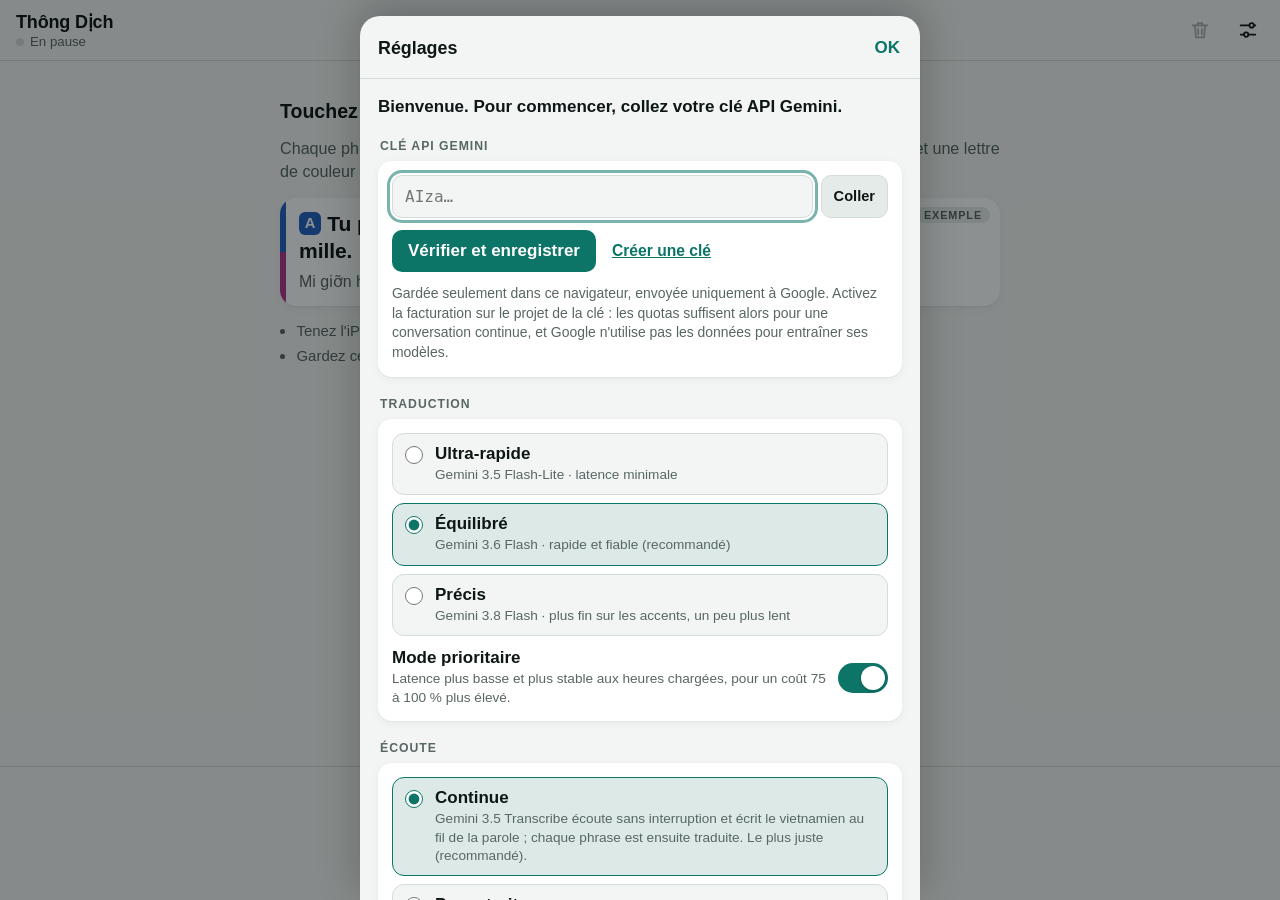
==== index.html @ 05a00b0d "Rename index-v2.0.html to index.html" ====
<!doctype html>
<html lang="fr">
<head>
<meta charset="utf-8">
<meta http-equiv="Content-Security-Policy" content="default-src 'none'; script-src 'sha256-yJY9fH6zPkQJFGFb/cnw4pHJV51orqykPOP0mcuPaDs=' 'self' blob: 'wasm-unsafe-eval' https://cdn.jsdelivr.net; style-src 'sha256-BxRQVYc7Wt/KEvdBtu6pNakLBa4/b3q5r8MsGTIOv+s='; img-src data:; connect-src 'self' https://generativelanguage.googleapis.com wss://generativelanguage.googleapis.com https://cdn.jsdelivr.net; worker-src blob:; base-uri 'none'; form-action 'none'">
<meta name="viewport" content="width=device-width, initial-scale=1, viewport-fit=cover">
<title>Thông Dịch</title>
<meta name="description" content="Interprète en direct : vietnamien du Centre vers le français, avec Gemini.">
<meta name="theme-color" content="#f2f5f4" media="(prefers-color-scheme: light)">
<meta name="theme-color" content="#0b1211" media="(prefers-color-scheme: dark)">
<meta name="apple-mobile-web-app-capable" content="yes">
<meta name="mobile-web-app-capable" content="yes">
<meta name="apple-mobile-web-app-title" content="Thông Dịch">
<meta name="apple-mobile-web-app-status-bar-style" content="default">
<meta name="format-detection" content="telephone=no">
<link rel="apple-touch-icon" href="[data-uri]">
<link rel="icon" type="image/png" href="[data-uri]">
<style>/* Une seule colonne plein écran : en-tête, fil de la conversation, gros bouton micro en bas.
   Lisible d'un coup d'œil : traduction en grand, vietnamien en retrait. */
:root {
  --bg: #f2f5f4;
  --surface: #ffffff;
  --sunken: #e5ebe9;
  --fg: #0e1716;
  --muted: #586664;
  --hair: #d3dcd9;
  --accent: #0d7468;
  --on-accent: #ffffff;
  --live: #d6312a;
  --warn: #c2530a;
  --bad: #d6312a;
  /* Une couleur par voix (A, B, C…), lisibles sur fond clair comme sombre. */
  --v1: #2563c4;
  --v2: #b0368f;
  --v3: #8a6100;
  --v4: #1f7a4a;
  --v5: #6d45d6;
  --v6: #b4441d;
  --on-voice: #ffffff;
  --banner-bg: #fbe9e7;
  --banner-fg: #7a1a14;
  --shadow: 0 1px 1px rgba(14, 23, 22, .04), 0 2px 10px rgba(14, 23, 22, .05);
  --font: -apple-system, BlinkMacSystemFont, "SF Pro Text", "Segoe UI", Roboto, "Noto Sans", "Helvetica Neue", Arial, sans-serif;
  color-scheme: light;
}
@media (prefers-color-scheme: dark) {
  :root {
    --bg: #0b1211;
    --surface: #141d1c;
    --sunken: #1d2827;
    --fg: #e8efed;
    --muted: #97a8a4;
    --hair: #263432;
    --accent: #3cc5b1;
    --on-accent: #04211d;
    --live: #ef4a40;
    --warn: #ff8b3e;
    --bad: #ff5d52;
    --v1: #79a8ff;
    --v2: #f07fd0;
    --v3: #e8c04e;
    --v4: #5fd08f;
    --v5: #b39dff;
    --v6: #ff9a6b;
    --on-voice: #0b1211;
    --banner-bg: #3b1714;
    --banner-fg: #ffd9d5;
    --shadow: none;
    color-scheme: dark;
  }
}

[hidden] { display: none !important; }
* { box-sizing: border-box; }
html { height: 100%; font-family: var(--font); font-size: 17px; -webkit-text-size-adjust: 100%; }
/* Taille du texte réglée par l'iPhone (Réglages › Luminosité et affichage › Taille du texte). */
@supports (font: -apple-system-body) {
  html { font: -apple-system-body; font-family: var(--font); }
}
body {
  height: 100%;
  margin: 0;
  background: var(--bg);
  color: var(--fg);
  overflow: hidden;
  -webkit-tap-highlight-color: transparent;
}
button { font: inherit; color: inherit; cursor: pointer; touch-action: manipulation; }
button:focus-visible, a:focus-visible, select:focus-visible, input:focus-visible {
  outline: 3px solid color-mix(in srgb, var(--accent) 55%, transparent);
  outline-offset: 2px;
}

.app { height: 100%; display: flex; flex-direction: column; }
@supports (height: 100dvh) { .app { height: 100dvh; } }

/* En-tête */
.top {
  display: flex;
  align-items: center;
  gap: 4px;
  padding-block: calc(env(safe-area-inset-top, 0px) + 8px) 8px;
  padding-left: max(16px, env(safe-area-inset-left, 0px));
  padding-right: max(10px, env(safe-area-inset-right, 0px));
  border-bottom: 1px solid var(--hair);
  background: var(--bg);
}
.brand { flex: 1; min-width: 0; }
.brand h1 { margin: 0; font-size: 1.06rem; font-weight: 700; letter-spacing: -.01em; }
.status {
  margin: 1px 0 0;
  display: flex;
  align-items: center;
  gap: 6px;
  font-size: .78rem;
  color: var(--muted);
  min-width: 0;
}
.status span:last-child { overflow: hidden; text-overflow: ellipsis; white-space: nowrap; }
.dot { flex: none; width: 8px; height: 8px; border-radius: 50%; background: var(--hair); }
.dot.on { background: var(--live); animation: pulse 1.6s ease-in-out infinite; }
@keyframes pulse { 50% { opacity: .35; } }

.icon-btn {
  min-width: 44px;
  height: 44px;
  display: inline-flex;
  align-items: center;
  justify-content: center;
  gap: 6px;
  border: 0;
  border-radius: 12px;
  background: transparent;
  padding: 0 10px;
}
.icon-btn svg { width: 22px; height: 22px; flex: none; }
.icon-btn:disabled { opacity: .3; cursor: default; }
.icon-btn .confirm { display: none; font-size: .88rem; font-weight: 700; }
.icon-btn.armed { background: var(--live); color: #fff; }
.icon-btn.armed .confirm { display: inline; }

/* Bandeau d'erreur */
.banner {
  display: flex;
  align-items: flex-start;
  gap: 8px;
  margin: 10px max(16px, env(safe-area-inset-right, 0px)) 0 max(16px, env(safe-area-inset-left, 0px));
  padding: 10px 6px 10px 12px;
  border-radius: 12px;
  background: var(--banner-bg);
  color: var(--banner-fg);
  font-size: .88rem;
  line-height: 1.38;
}
.banner p { margin: 0; flex: 1; min-width: 0; }
.banner button { flex: none; border: 0; background: transparent; font-size: 1.25rem; line-height: 1; padding: 0 8px; }

/* Conversation */
.feed {
  flex: 1;
  min-height: 0;
  overflow-y: auto;
  overscroll-behavior: contain;
  -webkit-overflow-scrolling: touch;
  padding-block: 12px 18px;
  padding-left: max(16px, env(safe-area-inset-left, 0px));
  padding-right: max(16px, env(safe-area-inset-right, 0px));
}
.lines, .empty { max-width: 720px; margin-inline: auto; }
.lines { display: flex; flex-direction: column; gap: 10px; }

.line {
  position: relative;
  min-width: 0;
  background: var(--surface);
  border-radius: 16px;
  padding: 12px 16px 13px 19px;
  box-shadow: var(--shadow);
  overflow: hidden;
  content-visibility: auto;
  contain-intrinsic-size: auto 84px;
}
.fr {
  margin: 0;
  font-size: 1.24rem;
  line-height: 1.3;
  font-weight: 600;
  letter-spacing: -.005em;
  overflow-wrap: anywhere;
  -webkit-user-select: text;
  user-select: text;
}
.line::before { content: ""; position: absolute; top: 0; bottom: 0; left: 0; width: 6px; background: var(--stripe, transparent); }
.who {
  display: inline-block;
  min-width: 1.5em;
  margin-right: .42em;
  padding: 0 .36em;
  border-radius: 6px;
  background: var(--v1);
  color: var(--on-voice);
  font-size: .7em;
  font-weight: 800;
  line-height: 1.55;
  text-align: center;
  vertical-align: .16em;
}
.turn { display: block; }
.turn + .turn { margin-top: 4px; }
.who.v2 { background: var(--v2); }
.who.v3 { background: var(--v3); }
.who.v4 { background: var(--v4); }
.who.v5 { background: var(--v5); }
.who.v6 { background: var(--v6); }
.example::before { background: linear-gradient(var(--v1) 0 50%, var(--v2) 50% 100%); }
.fr.wait { font-size: .92rem; font-weight: 500; color: var(--muted); }
.fr.wait::after { content: " …"; animation: pulse 1.1s ease-in-out infinite; }
.vi {
  margin: 6px 0 0;
  font-size: .94rem;
  line-height: 1.38;
  color: var(--muted);
  overflow-wrap: anywhere;
  -webkit-user-select: text;
  user-select: text;
}
.fr.wait + .vi { margin-top: 4px; }
.err { display: flex; flex-wrap: wrap; align-items: center; gap: 8px 12px; }
.err p { margin: 0; flex: 1 1 14em; min-width: 0; color: var(--warn); font-size: .9rem; line-height: 1.35; }
.retry {
  border: 1px solid var(--hair);
  background: var(--sunken);
  border-radius: 999px;
  padding: 7px 15px;
  font-size: .86rem;
  font-weight: 600;
}
.note-line { margin: 2px 0; text-align: center; font-size: .78rem; color: var(--muted); }
.interim {
  max-width: 720px;
  margin: 12px auto 0;
  padding: 0 6px;
  color: var(--muted);
  font-size: .95rem;
  font-style: italic;
  line-height: 1.4;
  overflow-wrap: anywhere;
}
.interim::before {
  content: "";
  display: inline-block;
  width: 8px;
  height: 8px;
  margin-right: 8px;
  border-radius: 50%;
  background: var(--live);
  vertical-align: .08em;
  animation: pulse 1.2s ease-in-out infinite;
}

/* Écran vide */
.empty { display: grid; gap: 14px; padding-top: 3vh; }
.empty-title { margin: 0; font-size: 1.15rem; font-weight: 700; }
.empty-text { margin: 0; color: var(--muted); font-size: .95rem; line-height: 1.45; }
.example { content-visibility: visible; }
.example-tag {
  position: absolute;
  top: 9px;
  right: 10px;
  padding: 2px 8px;
  border-radius: 999px;
  background: var(--sunken);
  color: var(--muted);
  font-size: .64rem;
  font-weight: 700;
  letter-spacing: .08em;
  text-transform: uppercase;
}
.example .fr { padding-right: 72px; }
.tips { margin: 0; padding-left: 1.1em; display: grid; gap: 4px; color: var(--muted); font-size: .88rem; line-height: 1.45; }

/* Bouton micro */
.dock {
  position: relative;
  display: grid;
  justify-items: center;
  gap: 16px;
  padding-block: 12px max(12px, env(safe-area-inset-bottom, 0px));
  padding-left: max(16px, env(safe-area-inset-left, 0px));
  padding-right: max(16px, env(safe-area-inset-right, 0px));
  border-top: 1px solid var(--hair);
  background: var(--bg);
}
.mic {
  position: relative;
  width: 78px;
  height: 78px;
  display: grid;
  place-items: center;
  padding: 0;
  border: 0;
  border-radius: 50%;
  background: var(--accent);
  color: var(--on-accent);
  box-shadow: 0 6px 20px color-mix(in srgb, var(--accent) 32%, transparent);
  transition: background .15s;
}
.mic svg { position: relative; width: 32px; height: 32px; }
.mic .i-stop { display: none; }
.mic.on { background: var(--live); color: #fff; box-shadow: 0 6px 20px color-mix(in srgb, var(--live) 38%, transparent); }
.mic.on .i-mic { display: none; }
.mic.on .i-stop { display: block; }
.ring {
  position: absolute;
  inset: -7px;
  border-radius: 50%;
  border: 5px solid color-mix(in srgb, var(--live) 36%, transparent);
  opacity: 0;
  transform: scale(calc(1 + var(--lvl, 0) * .25));
  transition: transform 80ms linear, opacity .2s;
  pointer-events: none;
}
.mic.on .ring { opacity: 1; }
.hint { margin: 0; font-size: .8rem; color: var(--muted); text-align: center; }
.live-pill {
  position: absolute;
  bottom: calc(100% + 10px);
  left: 50%;
  transform: translateX(-50%);
  z-index: 5;
  border: 0;
  border-radius: 999px;
  padding: 9px 16px;
  background: var(--fg);
  color: var(--bg);
  font-size: .86rem;
  font-weight: 700;
  white-space: nowrap;
  box-shadow: 0 4px 16px rgba(0, 0, 0, .18);
}

/* Réglages */
.sheet-backdrop {
  position: fixed;
  inset: 0;
  z-index: 30;
  display: flex;
  align-items: flex-end;
  justify-content: center;
  background: rgba(4, 10, 9, .45);
}
.sheet {
  width: 100%;
  max-width: 560px;
  max-height: calc(100% - env(safe-area-inset-top, 0px) - 16px);
  display: flex;
  flex-direction: column;
  background: var(--bg);
  border-radius: 20px 20px 0 0;
  box-shadow: 0 -8px 40px rgba(0, 0, 0, .25);
  animation: rise .22s ease-out;
}
@supports (height: 100dvh) { .sheet { max-height: calc(100dvh - env(safe-area-inset-top, 0px) - 16px); } }
@keyframes rise { from { transform: translateY(28px); opacity: 0; } to { transform: none; opacity: 1; } }
.sheet-head {
  display: flex;
  align-items: center;
  justify-content: space-between;
  padding-block: 12px 10px;
  padding-left: max(18px, env(safe-area-inset-left, 0px));
  padding-right: max(10px, env(safe-area-inset-right, 0px));
  border-bottom: 1px solid var(--hair);
}
.sheet-head h2 { margin: 0; font-size: 1.05rem; }
.text-btn { border: 0; background: transparent; color: var(--accent); font-weight: 700; padding: 10px 10px; border-radius: 10px; }
.sheet-body {
  overflow-y: auto;
  overscroll-behavior: contain;
  -webkit-overflow-scrolling: touch;
  display: grid;
  gap: 20px;
  padding-block: 16px max(24px, env(safe-area-inset-bottom, 0px));
  padding-left: max(18px, env(safe-area-inset-left, 0px));
  padding-right: max(18px, env(safe-area-inset-right, 0px));
}
.welcome { margin: 0; font-size: 1rem; font-weight: 600; line-height: 1.4; }
.group { display: grid; gap: 8px; min-width: 0; }
.group h3 { margin: 0 0 0 2px; font-size: .72rem; font-weight: 700; letter-spacing: .08em; text-transform: uppercase; color: var(--muted); }
.panel { display: grid; gap: 12px; padding: 14px; border-radius: 14px; background: var(--surface); box-shadow: var(--shadow); min-width: 0; }
.field { display: flex; gap: 8px; min-width: 0; }
input[type="password"], input[type="text"], select {
  width: 100%;
  min-width: 0;
  font: inherit;
  font-size: 16px;
  padding: 11px 12px;
  border: 1px solid var(--hair);
  border-radius: 10px;
  background: var(--bg);
  color: var(--fg);
}
.field input { flex: 1; font-family: ui-monospace, "SF Mono", Menlo, Consolas, monospace; font-size: 16px; }
.small-btn {
  flex: none;
  border: 1px solid var(--hair);
  border-radius: 10px;
  background: var(--sunken);
  padding: 0 12px;
  font-size: .86rem;
  font-weight: 600;
}
.row-btns { display: flex; flex-wrap: wrap; align-items: center; gap: 10px 16px; }
.primary-btn { border: 0; border-radius: 10px; background: var(--accent); color: var(--on-accent); padding: 11px 16px; font-weight: 700; }
.row-btns a { color: var(--accent); font-weight: 600; font-size: .92rem; }
.key-status { margin: 0; font-size: .88rem; line-height: 1.35; }
.key-status:empty { display: none; }
.key-status.ok { color: var(--accent); font-weight: 600; }
.key-status.bad { color: var(--bad); }
.key-status.busy { color: var(--muted); }
.note { margin: 0; font-size: .82rem; line-height: 1.42; color: var(--muted); }
.choices { display: grid; gap: 8px; }
.choice {
  display: flex;
  align-items: flex-start;
  gap: 12px;
  padding: 10px 12px;
  border: 1.5px solid var(--hair);
  border-radius: 12px;
  background: var(--bg);
  cursor: pointer;
}
.choice:has(input:checked) { border-color: var(--accent); background: color-mix(in srgb, var(--accent) 9%, var(--bg)); }
.choice input { flex: none; width: 18px; height: 18px; margin: 2px 0 0; accent-color: var(--accent); }
.choice span { display: grid; gap: 2px; min-width: 0; }
.choice small { font-size: .8rem; line-height: 1.35; color: var(--muted); }
.toggle { position: relative; display: flex; align-items: center; gap: 12px; cursor: pointer; }
.toggle > span { flex: 1; display: grid; gap: 2px; min-width: 0; }
.toggle small { font-size: .8rem; line-height: 1.38; color: var(--muted); }
.toggle input { position: absolute; opacity: 0; width: 1px; height: 1px; }
.toggle i { flex: none; position: relative; width: 50px; height: 30px; border-radius: 999px; background: var(--hair); transition: background .2s; }
.toggle i::after {
  content: "";
  position: absolute;
  top: 3px;
  left: 3px;
  width: 24px;
  height: 24px;
  border-radius: 50%;
  background: #fff;
  box-shadow: 0 1px 3px rgba(0, 0, 0, .25);
  transition: transform .2s;
}
.toggle input:checked + i { background: var(--accent); }
.toggle input:checked + i::after { transform: translateX(20px); }
.toggle input:focus-visible + i { outline: 3px solid color-mix(in srgb, var(--accent) 55%, transparent); outline-offset: 2px; }
.tech dl { display: grid; grid-template-columns: auto 1fr; gap: 6px 14px; margin: 0; font-size: .8rem; line-height: 1.35; }
.tech dt { color: var(--muted); }
.tech dd { margin: 0; min-width: 0; overflow-wrap: anywhere; font-variant-numeric: tabular-nums; }
.version { text-align: center; }

@media (prefers-reduced-motion: reduce) {
  .dot.on, .fr.wait::after, .interim::before { animation: none; }
  .ring, .mic, .toggle i, .toggle i::after { transition: none; }
  .sheet { animation: none; }
}
</style>
</head>
<body>
<div class="app" id="app">
  <header class="top">
    <div class="brand">
      <h1>Thông Dịch</h1>
      <p class="status"><span class="dot" id="dot"></span><span id="statusText">En pause</span></p>
    </div>
    <button type="button" class="icon-btn" id="clearBtn" aria-label="Effacer la conversation" disabled>
      <svg viewBox="0 0 24 24" fill="none" stroke="currentColor" stroke-width="1.9" stroke-linecap="round" stroke-linejoin="round" aria-hidden="true"><path d="M4 7h16"/><path d="M9.5 7V4.5h5V7"/><path d="M6.5 7l1 13h9l1-13"/><path d="M10 11v5.5M14 11v5.5"/></svg>
      <span class="confirm">Effacer ?</span>
    </button>
    <button type="button" class="icon-btn" id="settingsBtn" aria-label="Réglages">
      <svg viewBox="0 0 24 24" fill="none" stroke="currentColor" stroke-width="1.9" stroke-linecap="round" aria-hidden="true"><path d="M4 7h9.5M18.5 7H20M4 17h3.5M12.5 17H20"/><circle cx="16" cy="7" r="2.4"/><circle cx="10" cy="17" r="2.4"/></svg>
    </button>
  </header>

  <div class="banner" id="banner" role="alert" hidden>
    <p id="bannerText"></p>
    <button type="button" id="bannerClose" aria-label="Fermer le message">×</button>
  </div>

  <main class="feed" id="feed" aria-label="Conversation traduite">
    <section class="empty" id="empty">
      <p class="empty-title">Touchez le micro pour écouter</p>
      <p class="empty-text">Chaque phrase entendue s'affiche ici : la traduction en grand, le vietnamien en dessous, et une lettre de couleur par personne. L'écoute continue pendant que les traductions arrivent.</p>
      <article class="line example" aria-label="Exemple de phrase traduite">
        <span class="example-tag">Exemple</span>
        <p class="fr"><span class="who v1">A</span>Tu plaisantes ? <span class="who v2">B</span>C'est deux cent mille, pas cinq cent mille.</p>
        <p class="vi" lang="vi">Mi giỡn hả? / Hai trăm chớ không phải năm trăm.</p>
      </article>
      <ul class="tips">
        <li>Tenez l'iPhone tourné vers les personnes qui parlent.</li>
        <li>Gardez cette page au premier plan : l'écran reste allumé pendant l'écoute.</li>
      </ul>
    </section>
    <div class="lines" id="lines"></div>
    <p class="interim" id="interim" lang="vi" aria-live="off" hidden></p>
  </main>

  <footer class="dock">
    <button type="button" class="live-pill" id="livePill" hidden>↓ En direct</button>
    <button type="button" class="mic" id="micBtn" aria-label="Écouter" aria-pressed="false">
      <span class="ring" aria-hidden="true"></span>
      <svg class="i-mic" viewBox="0 0 24 24" fill="none" stroke="currentColor" stroke-width="2" stroke-linecap="round" stroke-linejoin="round" aria-hidden="true"><rect x="9" y="2.5" width="6" height="11.5" rx="3"/><path d="M5 11a7 7 0 0 0 14 0"/><path d="M12 18v3.5M8.5 21.5h7"/></svg>
      <svg class="i-stop" viewBox="0 0 24 24" aria-hidden="true"><rect x="6" y="6" width="12" height="12" rx="2.5" fill="currentColor"/></svg>
    </button>
    <p class="hint" id="hint">Toucher pour écouter</p>
  </footer>
</div>

<div class="sheet-backdrop" id="sheet" hidden>
  <section class="sheet" role="dialog" aria-modal="true" aria-labelledby="sheetTitle">
    <header class="sheet-head">
      <h2 id="sheetTitle">Réglages</h2>
      <button type="button" class="text-btn" id="sheetDone">OK</button>
    </header>
    <div class="sheet-body">
      <p class="welcome" id="welcome" hidden>Bienvenue. Pour commencer, collez votre clé API Gemini.</p>

      <section class="group">
        <h3>Clé API Gemini</h3>
        <div class="panel">
          <div class="field">
            <input id="keyInput" type="password" autocomplete="off" autocapitalize="off" autocorrect="off" spellcheck="false" placeholder="AIza…" aria-label="Clé API Gemini">
            <button type="button" class="small-btn" id="pasteBtn">Coller</button>
          </div>
          <div class="row-btns">
            <button type="button" class="primary-btn" id="checkBtn">Vérifier et enregistrer</button>
            <a href="https://aistudio.google.com/apikey" target="_blank" rel="noopener noreferrer">Créer une clé</a>
          </div>
          <p class="key-status" id="keyStatus" aria-live="polite"></p>
          <p class="note">Gardée seulement dans ce navigateur, envoyée uniquement à Google. Activez la facturation sur le projet de la clé : les quotas suffisent alors pour une conversation continue, et Google n'utilise pas les données pour entraîner ses modèles.</p>
        </div>
      </section>

      <section class="group">
        <h3>Traduction</h3>
        <div class="panel">
          <div class="choices" id="modelChoices" role="radiogroup" aria-label="Modèle"></div>
          <label class="toggle">
            <span><b>Mode prioritaire</b><small>Latence plus basse et plus stable aux heures chargées, pour un coût 75 à 100 % plus élevé.</small></span>
            <input type="checkbox" id="priorityToggle"><i aria-hidden="true"></i>
          </label>
        </div>
      </section>

      <section class="group">
        <h3>Écoute</h3>
        <div class="panel">
          <div class="choices" id="engineChoices" role="radiogroup" aria-label="Mode d'écoute"></div>
          <p class="note" id="engineNote" hidden>S'applique à la prochaine écoute.</p>
        </div>
      </section>

      <section class="group" id="cutGroup">
        <h3>Découpage des phrases</h3>
        <div class="panel">
          <div class="choices" id="cutChoices" role="radiogroup" aria-label="Découpage des phrases"></div>
        </div>
      </section>

      <section class="group">
        <h3>Micro</h3>
        <div class="panel">
          <select id="micSelect" aria-label="Micro utilisé"></select>
          <p class="note" id="micNames" hidden>Les noms des micros apparaissent après une première écoute.</p>
          <p class="note">Le micro de l'iPhone capte bien mieux les voix autour de vous. Ceux des AirPods visent la voix de la personne qui les porte.</p>
        </div>
      </section>

      <section class="group">
        <h3>Voix</h3>
        <div class="panel">
          <label class="toggle">
            <span><b>Une couleur par personne</b><small>Les voix sont reconnues sur l'appareil, sans rien envoyer de plus (modèle de 9 Mo téléchargé une fois). Moins fiable quand plusieurs personnes parlent en même temps.</small></span>
            <input type="checkbox" id="voicesToggle"><i aria-hidden="true"></i>
          </label>
        </div>
      </section>

      <section class="group">
        <h3>Affichage</h3>
        <div class="panel">
          <label class="toggle">
            <span><b>Afficher le texte vietnamien</b></span>
            <input type="checkbox" id="viToggle"><i aria-hidden="true"></i>
          </label>
        </div>
      </section>

      <section class="group tech">
        <h3>Infos techniques</h3>
        <div class="panel"><dl id="techInfo"></dl></div>
      </section>

      <p class="note version">Sur iPhone, ajoutez la page à l'écran d'accueil (Partager › Sur l'écran d'accueil) pour l'ouvrir comme une app. · Thông Dịch web 2.0</p>
    </div>
  </section>
</div>
<noscript><p class="note">Activez JavaScript pour utiliser Thông Dịch.</p></noscript>
<script>// ─── Traitement du son et du texte ───────────────────────────────────────────
// Code pur, sans dépendance au navigateur. Resampler et Segmenter tournent dans
// l'AudioWorklet (thread audio) : leur source y est recopiée telle quelle, elles
// ne doivent donc rien utiliser qui soit défini en dehors d'elles.

/** Descend le flux du micro (44,1 ou 48 kHz) à 16 kHz : passe-bas 6e ordre à 7 kHz puis interpolation. */
class Resampler {
  constructor(inRate, outRate) {
    this.ratio = inRate / outRate;
    this.t = 0;
    this.prev = 0;
    this.filters = [];
    if (inRate > outRate * 1.01) {
      const fc = outRate * 0.4375;
      const qs = [0.5176, 0.7071, 1.9319];
      for (let i = 0; i < qs.length; i++) {
        const w = 2 * Math.PI * fc / inRate;
        const c = Math.cos(w);
        const a = Math.sin(w) / (2 * qs[i]);
        const a0 = 1 + a;
        this.filters.push({
          b0: (1 - c) / 2 / a0, b1: (1 - c) / a0, b2: (1 - c) / 2 / a0,
          a1: -2 * c / a0, a2: (1 - a) / a0,
          x1: 0, x2: 0, y1: 0, y2: 0
        });
      }
    }
  }

  process(input) {
    const n = input.length;
    if (!n) return new Float32Array(0);
    const x = new Float32Array(input);
    for (let f = 0; f < this.filters.length; f++) {
      const s = this.filters[f];
      let x1 = s.x1, x2 = s.x2, y1 = s.y1, y2 = s.y2;
      for (let i = 0; i < n; i++) {
        const v = x[i];
        const y = s.b0 * v + s.b1 * x1 + s.b2 * x2 - s.a1 * y1 - s.a2 * y2;
        x2 = x1; x1 = v; y2 = y1; y1 = y;
        x[i] = y;
      }
      s.x1 = x1; s.x2 = x2; s.y1 = y1; s.y2 = y2;
    }
    if (this.ratio === 1) return x;
    const out = new Float32Array(Math.ceil((n - this.t) / this.ratio) + 1);
    let k = 0;
    let t = this.t;
    while (t <= n - 1) {
      const i = Math.floor(t);
      const frac = t - i;
      const a = i < 0 ? this.prev : x[i];
      const b = i + 1 < n ? x[i + 1] : a;
      out[k++] = a + (b - a) * frac;
      t += this.ratio;
    }
    this.t = t - n;
    this.prev = x[n - 1];
    return out.subarray(0, k);
  }
}

/**
 * Découpe la parole en phrases (16 kHz mono, trames de 20 ms). Détection par énergie
 * au-dessus d'un bruit de fond adaptatif (15e percentile des 2,5 dernières secondes).
 * Portage exact de SpeechSegmenter.swift.
 */
class Segmenter {
  constructor(tuning) {
    const t = Object.assign({
      endSilence: 0.45,      // silence qui clôt une phrase
      maxSegment: 5.0,       // longueur max d'un extrait pendant un monologue
      cutSearchWindow: 1.5,  // fenêtre où chercher le point le plus calme pour couper
      preRoll: 0.4,          // audio gardé avant le début détecté (première syllabe)
      tailKeep: 0.3,         // fin de phrase gardée (particules finales prononcées bas)
      minVoiced: 0.2,        // parole effective minimale (ignore claquements, klaxons brefs)
      startMarginDB: 8,
      keepMarginDB: 5,
      absoluteFloorDB: -58,
      noiseWindow: 2.5
    }, tuning || {});
    this.t = t;
    this.N = 320;
    this.startFrames = 3;
    this.calibrationFrames = 10;
    const fd = this.N / 16000;
    this.endSilenceFrames = Math.max(1, Math.round(t.endSilence / fd));
    this.maxFrames = Math.max(20, Math.round(t.maxSegment / fd));
    this.cutWindowFrames = Math.min(this.maxFrames - 1, Math.max(1, Math.round(t.cutSearchWindow / fd)));
    this.idleCapacity = Math.max(0, Math.round(t.preRoll / fd)) + this.startFrames;
    this.tailKeepFrames = Math.max(0, Math.round(t.tailKeep / fd));
    this.minVoicedFrames = Math.max(1, Math.round(t.minVoiced / fd));
    this.historySize = Math.max(25, Math.round(t.noiseWindow / fd));

    this.buf = new Float32Array(this.N);
    this.fill = 0;
    this.history = [];
    this.cursor = 0;
    this.noiseFloor = -60;
    this.framesSeen = 0;
    this.idle = [];        // trames hors parole gardées pour le pré-roll : {f, e, v}
    this.speechRun = 0;
    this.inSpeech = false;
    this.cur = [];         // trames de la phrase en cours
    this.silenceRun = 0;
    this.peak = 0;         // niveau max (0…1) depuis la dernière lecture, pour l'interface
  }

  /** Ajoute des échantillons à 16 kHz. Renvoie les phrases terminées (Float32Array). */
  push(input) {
    const out = [];
    let i = 0;
    while (i < input.length) {
      const take = Math.min(this.N - this.fill, input.length - i);
      this.buf.set(input.subarray(i, i + take), this.fill);
      this.fill += take;
      i += take;
      if (this.fill === this.N) {
        const seg = this.frame(this.buf.slice());
        this.fill = 0;
        if (seg) out.push(seg);
      }
    }
    return out;
  }

  /** À l'arrêt : rend la phrase en cours, même incomplète. */
  flush() {
    let seg = null;
    if (this.inSpeech) {
      const end = this.cur.length - this.silenceRun + Math.min(this.silenceRun, this.tailKeepFrames);
      seg = this.make(end);
    }
    this.reset();
    this.speechRun = 0;
    this.idle = [];
    this.fill = 0;
    return seg;
  }

  frame(f) {
    let sum = 0;
    for (let k = 0; k < f.length; k++) sum += f[k] * f[k];
    const db = 20 * Math.log10(Math.max(Math.sqrt(sum / f.length), 1e-6));
    const ui = Math.min(1, Math.max(0, (db + 60) / 50));
    if (ui > this.peak) this.peak = ui;
    this.framesSeen++;
    this.pushHistory(db);

    // Calibration : les premières trames estiment le bruit ambiant.
    if (this.framesSeen <= this.calibrationFrames) {
      this.noiseFloor = this.percentile();
      this.pushIdle({ f: f, e: db, v: false });
      return null;
    }

    const t = this.t;
    const isStart = db > Math.max(this.noiseFloor + t.startMarginDB, t.absoluteFloorDB);
    const isKeep = db > Math.max(this.noiseFloor + t.keepMarginDB, t.absoluteFloorDB);
    this.noiseFloor = this.noiseFloor * 0.8 + this.percentile() * 0.2;

    if (!this.inSpeech) {
      this.pushIdle({ f: f, e: db, v: isKeep });
      this.speechRun = isStart ? this.speechRun + 1 : 0;
      if (this.speechRun >= this.startFrames) {
        // Début de parole : la phrase démarre avec le pré-roll.
        this.inSpeech = true;
        this.cur = this.idle;
        this.idle = [];
        this.silenceRun = 0;
        this.speechRun = 0;
      }
      return null;
    }

    this.cur.push({ f: f, e: db, v: isKeep });
    this.silenceRun = isKeep ? 0 : this.silenceRun + 1;

    // Fin de phrase : assez de silence.
    if (this.silenceRun >= this.endSilenceFrames) {
      const total = this.cur.length;
      const end = total - this.silenceRun + Math.min(this.silenceRun, this.tailKeepFrames);
      const seg = this.make(end);
      // Le silence de fin sert de pré-roll à la phrase suivante.
      const keepFrom = Math.max(end, total - this.idleCapacity);
      this.idle = this.cur.slice(keepFrom);
      this.reset();
      return seg;
    }

    // Monologue trop long : coupe au point le plus calme des dernières secondes.
    if (this.cur.length >= this.maxFrames) {
      const total = this.cur.length;
      let cut = total - this.cutWindowFrames;
      for (let k = cut; k < total; k++) {
        if (this.cur[k].e < this.cur[cut].e) cut = k;
      }
      const end = cut + 1;
      const seg = this.make(end);
      this.cur = this.cur.slice(end);
      let run = 0;
      for (let k = this.cur.length - 1; k >= 0 && !this.cur[k].v; k--) run++;
      this.silenceRun = run;
      return seg;
    }
    return null;
  }

  make(count) {
    const n = Math.min(Math.max(count, 0), this.cur.length);
    let voiced = 0;
    for (let k = 0; k < n; k++) if (this.cur[k].v) voiced++;
    if (voiced < this.minVoicedFrames) return null;
    const out = new Float32Array(n * this.N);
    for (let k = 0; k < n; k++) out.set(this.cur[k].f, k * this.N);
    return out;
  }

  reset() {
    this.inSpeech = false;
    this.cur = [];
    this.silenceRun = 0;
  }

  pushIdle(fr) {
    this.idle.push(fr);
    const excess = this.idle.length - this.idleCapacity;
    if (excess > 0) this.idle.splice(0, excess);
  }

  pushHistory(db) {
    if (this.history.length < this.historySize) {
      this.history.push(db);
    } else {
      this.history[this.cursor] = db;
      this.cursor = (this.cursor + 1) % this.historySize;
    }
  }

  /** Bruit de fond = 15e percentile des niveaux récents. */
  percentile() {
    if (!this.history.length) return -60;
    const s = this.history.slice().sort(function (a, b) { return a - b; });
    const v = s[Math.floor(s.length * 15 / 100)];
    return Math.min(Math.max(v, -85), -25);
  }
}

/** WAV PCM 16 bits mono. Remonte les voix lointaines (gain plafonné à ×8). */
function encodeWAV(samples, rate) {
  let peak = 0;
  for (let i = 0; i < samples.length; i++) {
    const a = Math.abs(samples[i]);
    if (a > peak) peak = a;
  }
  const gain = peak > 0.0005 ? Math.min(0.89 / peak, 8) : 1;
  const n = samples.length;
  const buf = new ArrayBuffer(44 + n * 2);
  const v = new DataView(buf);
  const text = (o, s) => { for (let i = 0; i < s.length; i++) v.setUint8(o + i, s.charCodeAt(i)); };
  text(0, 'RIFF'); v.setUint32(4, 36 + n * 2, true); text(8, 'WAVE');
  text(12, 'fmt '); v.setUint32(16, 16, true); v.setUint16(20, 1, true); v.setUint16(22, 1, true);
  v.setUint32(24, rate, true); v.setUint32(28, rate * 2, true); v.setUint16(32, 2, true); v.setUint16(34, 16, true);
  text(36, 'data'); v.setUint32(40, n * 2, true);
  for (let i = 0; i < n; i++) {
    const s = Math.max(-1, Math.min(1, samples[i] * gain));
    v.setInt16(44 + i * 2, Math.round(s * 32767), true);
  }
  return new Uint8Array(buf);
}

function toBase64(bytes) {
  if (typeof bytes.toBase64 === 'function') return bytes.toBase64();
  let bin = '';
  for (let i = 0; i < bytes.length; i += 0x8000) {
    bin += String.fromCharCode.apply(null, bytes.subarray(i, i + 0x8000));
  }
  return btoa(bin);
}

/** Vide ou seulement de la ponctuation (« - », « […] », « … »). */
function isBlank(text) {
  return /^[\s\-–—.…\[\]()?]*$/.test(text || '');
}

/** Aucune parole : vide, ponctuation, ou seulement des bruits notés entre crochets ou parenthèses ([vỗ tay], (cười)…). */
function isNoiseOnly(text) {
  return isBlank(String(text || '').replace(/\[[^\]]*\]|\([^)]*\)/g, ' '));
}

/** Lit « VI: … / FR: … / TON: … », y compris une réponse partielle pendant le streaming. */
function parseResponse(raw) {
  const label = (name, line) => {
    if (line.length < name.length || line.slice(0, name.length).toUpperCase() !== name) return null;
    const rest = line.slice(name.length).replace(/^ +/, '');
    if (rest[0] !== ':' && rest[0] !== '：') return null;
    return rest.slice(1).trim();
  };
  let field = null;
  const vi = [], fr = [];
  let tone = '';
  for (const rawLine of String(raw || '').split(/\r\n|[\n\r\u2028\u2029\u0085\v\f]/)) {
    const line = rawLine.split('**').join('').trim();
    let value;
    if ((value = label('VI', line)) !== null) { field = 'vi'; vi.push(value); }
    else if ((value = label('FR', line)) !== null) { field = 'fr'; fr.push(value); }
    else if ((value = label('TON', line)) !== null) { field = 'ton'; tone += value; }
    else if (line) {
      if (field === 'vi') vi.push(line);
      else if (field === 'fr') fr.push(line);
    }
  }
  const join = (parts) => parts.filter(Boolean).join(' ').trim();
  const digit = tone.match(/\d/);
  const value = digit ? Number(digit[0]) : NaN;
  return { vi: join(vi), fr: join(fr), tone: value >= 0 && value <= 3 ? value : null };
}

if (typeof module !== 'undefined') {
  module.exports = { Resampler, Segmenter, encodeWAV, toBase64, isBlank, isNoiseOnly, parseResponse };
}

// ─── Reconnaissance des voix ─────────────────────────────────────────────────
// Chaque phrase captée donne une « empreinte vocale » (CAM++, calculée sur l'iPhone dans
// un worker). Les empreintes proches sont regroupées : une voix = une couleur.
// Fbank est recopiée dans le worker : elle ne doit rien utiliser de défini ailleurs.

/** Bancs de filtres mel 80 bandes, compatibles Kaldi (25 ms / 10 ms, fenêtre de Povey). */
class Fbank {
  constructor() {
    this.len = 400;
    this.shift = 160;
    this.nfft = 512;
    this.bins = 80;
    const win = new Float64Array(this.len);
    for (let i = 0; i < this.len; i++) win[i] = Math.pow(0.5 - 0.5 * Math.cos(2 * Math.PI * i / (this.len - 1)), 0.85);
    this.win = win;
    // Filtres triangulaires sur l'échelle mel de Kaldi, de 20 Hz à 7 600 Hz.
    const mel = (f) => 1127 * Math.log(1 + f / 700);
    const lo = mel(20), hi = mel(16000 / 2 - 400), delta = (hi - lo) / (this.bins + 1);
    const half = this.nfft / 2, width = 16000 / this.nfft;
    this.banks = [];
    for (let b = 0; b < this.bins; b++) {
      const left = lo + b * delta, center = left + delta, right = center + delta;
      const w = [];
      let first = -1;
      for (let k = 0; k < half; k++) {
        const m = mel(width * k);
        if (m > left && m < right) {
          if (first < 0) first = k;
          w.push(m <= center ? (m - left) / (center - left) : (right - m) / (right - center));
        }
      }
      this.banks.push({ first, w: Float64Array.from(w) });
    }
    // Tables de la FFT 512 points.
    this.cos = new Float64Array(half);
    this.sin = new Float64Array(half);
    for (let i = 0; i < half; i++) { this.cos[i] = Math.cos(2 * Math.PI * i / this.nfft); this.sin[i] = Math.sin(2 * Math.PI * i / this.nfft); }
    this.rev = new Uint16Array(this.nfft);
    const bits = Math.log2(this.nfft);
    for (let i = 0; i < this.nfft; i++) {
      let r = 0;
      for (let j = 0; j < bits; j++) r = (r << 1) | ((i >> j) & 1);
      this.rev[i] = r;
    }
  }

  /** Log-mel bruts, Float32Array de T × 80 (10 ms par trame). */
  compute(x) {
    const n = x.length;
    if (n < this.len) return { data: new Float32Array(0), frames: 0 };
    const frames = 1 + Math.floor((n - this.len) / this.shift);
    const out = new Float32Array(frames * this.bins);
    const re = new Float64Array(this.nfft), im = new Float64Array(this.nfft);
    const frame = new Float64Array(this.len);
    const power = new Float64Array(this.nfft / 2 + 1);
    for (let f = 0; f < frames; f++) {
      const off = f * this.shift;
      let dc = 0;
      for (let i = 0; i < this.len; i++) { frame[i] = x[off + i]; dc += frame[i]; }
      dc /= this.len;
      for (let i = 0; i < this.len; i++) frame[i] -= dc;
      for (let i = this.len - 1; i > 0; i--) frame[i] -= 0.97 * frame[i - 1];
      frame[0] -= 0.97 * frame[0];
      re.fill(0); im.fill(0);
      for (let i = 0; i < this.len; i++) re[this.rev[i]] = frame[i] * this.win[i];
      for (let size = 2; size <= this.nfft; size <<= 1) {
        const halfSize = size >> 1, step = this.nfft / size;
        for (let start = 0; start < this.nfft; start += size) {
          for (let j = 0; j < halfSize; j++) {
            const c = this.cos[j * step], s = -this.sin[j * step];
            const a = start + j, b = a + halfSize;
            const tr = re[b] * c - im[b] * s, ti = re[b] * s + im[b] * c;
            re[b] = re[a] - tr; im[b] = im[a] - ti;
            re[a] += tr; im[a] += ti;
          }
        }
      }
      for (let k = 0; k <= this.nfft / 2; k++) power[k] = re[k] * re[k] + im[k] * im[k];
      for (let b = 0; b < this.bins; b++) {
        const bank = this.banks[b];
        let e = 0;
        for (let k = 0; k < bank.w.length; k++) e += bank.w[k] * power[bank.first + k];
        out[f * this.bins + b] = Math.log(Math.max(e, 1.1920929e-7));
      }
    }
    return { data: out, frames };
  }

  /**
   * Découpe un extrait en fenêtres de 1,5 s (pas de 0,75 s), moyenne retirée dans chaque
   * fenêtre, prêtes à passer ensemble dans le modèle : {data, n, frames, spans:[[début, fin] en s]}.
   * Les fenêtres presque silencieuses sont écartées.
   */
  windows(x) {
    const { data, frames } = this.compute(x);
    if (frames < 50) return { data: new Float32Array(0), n: 0, frames: 0, spans: [] };
    const W = Math.min(150, frames), hop = 75, B = this.bins;
    const starts = [];
    for (let s = 0; s + W <= frames; s += hop) starts.push(s);
    if (starts[starts.length - 1] + W < frames) starts.push(frames - W);
    // Énergie de chaque fenêtre (moyenne des log-mel) pour écarter les passages sans voix.
    const level = starts.map((s) => {
      let sum = 0;
      for (let f = s; f < s + W; f++) for (let b = 0; b < B; b++) sum += data[f * B + b];
      return sum / (W * B);
    });
    const top = Math.max.apply(null, level);
    const keep = starts.filter((s, i) => level[i] > top - 3);
    const out = new Float32Array(keep.length * W * B);
    const mean = new Float64Array(B);
    keep.forEach((s, i) => {
      mean.fill(0);
      for (let f = s; f < s + W; f++) for (let b = 0; b < B; b++) mean[b] += data[f * B + b];
      for (let b = 0; b < B; b++) mean[b] /= W;
      for (let f = 0; f < W; f++) for (let b = 0; b < B; b++) out[(i * W + f) * B + b] = data[(s + f) * B + b] - mean[b];
    });
    return { data: out, n: keep.length, frames: W, spans: keep.map((s) => [s / 100, (s + W) / 100]) };
  }
}

/** Garde la partie parlée d'un extrait (coupe le silence au début et à la fin). */
function voicedPart(x) {
  const hop = 160, n = Math.floor(x.length / hop);
  if (n < 3) return x;
  const db = new Float64Array(n);
  let max = -200;
  for (let i = 0; i < n; i++) {
    let s = 0;
    for (let k = i * hop; k < (i + 1) * hop; k++) s += x[k] * x[k];
    db[i] = 10 * Math.log10(s / hop + 1e-12);
    if (db[i] > max) max = db[i];
  }
  let a = 0, b = n - 1;
  while (a < n && db[a] < max - 35) a++;
  while (b > a && db[b] < max - 35) b--;
  const from = Math.max(0, (a - 10) * hop), to = Math.min(x.length, (b + 11) * hop);
  return x.subarray(from, to);
}

/**
 * Regroupement en ligne : chaque fenêtre de 1,5 s rejoint la voix la plus proche si elle
 * lui ressemble assez. Une nouvelle voix naît quand au moins deux fenêtres se ressemblent
 * entre elles sans ressembler à aucune voix connue (une fenêtre isolée reste sans couleur).
 * Les voix devenues trop proches sont fusionnées.
 */
class VoiceClusters {
  constructor(options) {
    this.o = Object.assign({ join: 0.4, margin: 0.35, pair: 0.45, merge: 0.55, max: 6 }, options || {});
    this.list = [];
    this.pending = [];   // fenêtres orphelines récentes, candidates à une nouvelle voix
    this.nextId = 1;
  }

  static dot(a, b) {
    let s = 0;
    for (let i = 0; i < a.length; i++) s += a[i] * b[i];
    return s;
  }

  static normalize(v) {
    let n = 0;
    for (let i = 0; i < v.length; i++) n += v[i] * v[i];
    n = Math.sqrt(n) || 1;
    const out = new Float32Array(v.length);
    for (let i = 0; i < v.length; i++) out[i] = v[i] / n;
    return out;
  }

  best(e) {
    let best = null, score = -1;
    for (const c of this.list) {
      const s = VoiceClusters.dot(e, c.centroid);
      if (s > score) { score = s; best = c; }
    }
    return { best, score };
  }

  /**
   * Seuil d'une voix : plus ses fenêtres se ressemblent entre elles (voix nette, peu de
   * bruit), plus il faut lui ressembler pour la rejoindre. |somme| / nombre = similarité
   * moyenne des fenêtres à leur centre.
   */
  threshold(c) {
    if (c.weight < 3) return this.o.join;
    let n = 0;
    for (let i = 0; i < c.sum.length; i++) n += c.sum[i] * c.sum[i];
    return Math.max(this.o.join, Math.sqrt(n) / c.weight - this.o.margin);
  }

  /** Une voix par fenêtre (identifiant ou null), dans l'ordre des fenêtres. */
  assign(embeddings) {
    const ids = [];
    const fresh = [];
    for (const raw of embeddings) {
      const e = VoiceClusters.normalize(raw);
      const { best, score } = this.best(e);
      if (best && score >= this.threshold(best)) {
        this.add(best, e);
        ids.push(best.id);
      } else {
        ids.push(null);
        fresh.push({ e, index: ids.length - 1 });
      }
    }
    // Fenêtres orphelines : une nouvelle voix si deux d'entre elles se ressemblent.
    const pool = this.pending.concat(fresh.map((f) => ({ e: f.e, index: f.index, current: true })));
    for (let i = 0; i < pool.length && this.list.length < this.o.max; i++) {
      if (pool[i].used) continue;
      const group = [pool[i]];
      for (let j = i + 1; j < pool.length; j++) {
        if (!pool[j].used && VoiceClusters.dot(pool[i].e, pool[j].e) >= this.o.pair) group.push(pool[j]);
      }
      if (group.length < 2) continue;
      const c = { id: this.nextId++, sum: new Float32Array(pool[i].e.length), weight: 0, centroid: pool[i].e };
      for (const g of group) {
        this.add(c, g.e);
        g.used = true;
        if (g.current) ids[g.index] = c.id;
      }
      this.list.push(c);
    }
    // Les orphelines restantes attendent (les 8 plus récentes).
    this.pending = pool.filter((p) => !p.used).map((p) => ({ e: p.e })).slice(-8);
    return ids;
  }

  add(c, e) {
    for (let i = 0; i < e.length; i++) c.sum[i] += e[i];
    c.weight++;
    c.centroid = VoiceClusters.normalize(c.sum);
  }

  /** Fusionne les voix devenues trop proches. Renvoie {ancien id: id gardé}. */
  mergeClose() {
    const merged = {};
    for (;;) {
      let pair = null, score = this.o.merge;
      for (let i = 0; i < this.list.length; i++) {
        for (let j = i + 1; j < this.list.length; j++) {
          const s = VoiceClusters.dot(this.list[i].centroid, this.list[j].centroid);
          if (s > score) { score = s; pair = [this.list[i], this.list[j]]; }
        }
      }
      if (!pair) break;
      const [keep, drop] = pair[0].id < pair[1].id ? pair : [pair[1], pair[0]];
      for (let i = 0; i < keep.sum.length; i++) keep.sum[i] += drop.sum[i];
      keep.weight += drop.weight;
      keep.centroid = VoiceClusters.normalize(keep.sum);
      this.list = this.list.filter((c) => c !== drop);
      merged[drop.id] = keep.id;
      for (const k of Object.keys(merged)) if (merged[k] === drop.id) merged[k] = keep.id;
    }
    return merged;
  }

  reset() {
    this.list = [];
    this.pending = [];
    this.nextId = 1;
  }
}

/** Suite des voix d'une phrase : [A, A, null, B, B] → [A, B]. */
function voiceRuns(ids) {
  const runs = [];
  for (const id of ids) if (id !== null && runs[runs.length - 1] !== id) runs.push(id);
  return runs;
}

if (typeof module !== 'undefined') {
  module.exports = { Fbank, voicedPart, VoiceClusters, voiceRuns };
}

// ─── Thông Dịch : interprète vietnamien (Centre) → français ──────────────────
// L'écoute et la traduction sont indépendantes : le découpage en phrases tourne sur
// le thread audio (AudioWorklet) et chaque phrase part aussitôt vers Gemini, en
// parallèle des précédentes. Rien n'est perdu pendant qu'une traduction est en cours.

const PROMPT = "Tu es traducteur vietnamien → français. Tu reçois un court extrait audio capté par le micro d'un téléphone : des gens qui parlent autour, avec l'accent du Sud (Saigon), du Centre ou du Nord, souvent à plusieurs et avec du bruit.\n\nTa seule tâche : transcrire ce qui est dit, puis le traduire fidèlement. Tu ne juges pas, tu n'interprètes ni les intentions ni les émotions, tu ne commentes pas.\n\nLIGNE VI (transcription)\n- Vietnamien avec diacritiques, tel que prononcé, en gardant les mots régionaux et familiers.\n- Plusieurs personnes : sépare les répliques par « / ». Si elles parlent en même temps, transcris d'abord la voix la plus claire ; un passage trop mêlé pour être compris devient […], sans fondre les phrases ensemble.\n- Passage inaudible : […]. N'invente jamais rien.\n- Ignore les bruits, les rires, les applaudissements et la musique : ne les note pas.\n- Ignore aussi ce qui est dit en anglais ou en français : ne le transcris pas et ne le traduis pas.\n\nLIGNE FR (traduction)\n- Traduis exactement ce qui est dit : même sens, même niveau de langue, ni plus ni moins. En français courant et naturel, sans mot à mot.\n- N'ajoute ni émotion, ni intensité, ni exclamation, ni juron absents des mots prononcés. Une phrase neutre reste neutre, même dite fort ou vite : ne déduis aucune humeur du volume, du débit ou de l'accent.\n- Les particules finales (nè, nha, hen, nhen, mà, hỉ, hè, tề, nờ, nghe, à, hả, ơi…) sont des marques ordinaires de l'oral : elles n'indiquent ni agacement ni agressivité.\n- Tao/mày (tau/mi au Centre) sont des pronoms familiers ordinaires entre amis, en famille ou entre égaux : traduis-les par « je » et « tu », sans y voir d'hostilité. Anh, em, chị, cô, chú, bác, ông, bà, o, mệ : tu ou vous selon la relation ; ổng, bả, ảnh, chỉ, nó, hắn : il ou elle.\n- Une insulte ou une menace dite avec des mots explicites se traduit telle quelle, sans l'adoucir ni l'amplifier.\n- Chiffres, sommes, heures, lieux, noms : exacts. Argent à l'oral, les milliers sont souvent sous-entendus (« hai trăm » = 200 000 đ, « năm chục » = 50 000 đ) ; argot : « xị » ou « lít » = 100 000 đ, « củ » = 1 000 000 đ.\n- Passage ambigu : donne la lecture la plus probable suivie de (?).\n- L'extrait peut commencer ou finir au milieu d'une phrase : traduis le fragment tel quel, sans le compléter.\n- Autre langue que le vietnamien, l'anglais ou le français : transcris-la et traduis-la quand même en français.\n- Le contexte précédent, s'il est fourni, sert à comprendre de quoi on parle et à lever les ambiguïtés : ne le retraduis pas.\n\nPARLER DU SUD (Saigon)\n- Les tons hỏi et ngã se confondent ; v, d et gi se prononcent souvent comme un « y » : déduis le mot du contexte.\n- Mots fréquents : hông, hổng = không ; dzậy = vậy ; dzô, vô = vào ; dìa = về ; nè = này (« tiens », « regarde ») ; hồi sáng = sáng nay ; hồi nãy = lúc nãy ; bữa nay = hôm nay ; mắc = đắt ; mắc cười = buồn cười ; xài = dùng, tiêu ; kêu = gọi ; tụi = bọn ; ổng, bả, ảnh, chỉ = ông ấy, bà ấy, anh ấy, chị ấy ; bển = bên đó ; chén = bát ; muỗng = thìa ; trái = quả ; heo = lợn ; nhậu = boire entre amis ; « cái quần (què) » = rejet moqueur (« mon œil », « n'importe quoi »).\n\nPARLERS DU CENTRE (Huế, Quảng Trị, Quảng Bình, Nghệ An, Hà Tĩnh, Đà Nẵng, Quảng Nam, Quảng Ngãi, Bình Định)\n- Les tons hỏi, ngã et nặng se confondent souvent : déduis le mot du contexte.\n- Mots fréquents : mô = đâu, tê = kia, ni = này, nớ = đó, răng = sao, rứa = vậy/thế, ri = thế này, chi = gì, chừ = bây giờ, mần = làm, nỏ = không, ưng = thích, tau = tao, mi = mày, hắn = nó, bọn bay = chúng mày, mạ = mẹ, o = cô, mệ = bà, eng = anh, ả = chị, nác = nước, trốc = đầu, chộ = thấy, nhởi = chơi, bổ = ngã, đọi = bát.\n- Accent quảng (Đà Nẵng, Quảng Nam) : voyelles déformées (« Quảng Nôm » = Quảng Nam).\n\nFORMAT STRICT : deux lignes, rien d'autre, pas de markdown.\nVI: <transcription>\nFR: <traduction>\n\nAucune parole vietnamienne intelligible (bruit, rires, applaudissements, musique, silence, ou seulement de l'anglais ou du français) : réponds uniquement par la ligne VI: -";

const MODELS = [
  { id: 'gemini-3.5-flash-lite', title: 'Ultra-rapide', sub: 'Gemini 3.5 Flash-Lite · latence minimale', thinking: 'minimal' },
  { id: 'gemini-3.6-flash', title: 'Équilibré', sub: 'Gemini 3.6 Flash · rapide et fiable (recommandé)', thinking: 'minimal' },
  { id: 'gemini-3.8-flash', title: 'Précis', sub: 'Gemini 3.8 Flash · plus fin sur les accents, un peu plus lent', thinking: 'low' }
];
const DEFAULT_MODEL = 'gemini-3.6-flash';
const API = 'https://generativelanguage.googleapis.com/v1beta';
const FORCE_SCRIPT_PROCESSOR = /[?&]audio=script\b/.test(location.search);

// ─── Réglages (gardés dans ce navigateur seulement) ──────────────────────────
const store = {
  get(key, fallback) {
    try {
      const raw = localStorage.getItem('td.' + key);
      return raw === null ? fallback : JSON.parse(raw);
    } catch (e) { return fallback; }
  },
  set(key, value) {
    try { localStorage.setItem('td.' + key, JSON.stringify(value)); } catch (e) { /* stockage indisponible */ }
  }
};

const S = {
  apiKey: store.get('apiKey', ''),
  model: store.get('model', DEFAULT_MODEL),
  priority: store.get('priority', true),
  showVi: store.get('showVi', true),
  cut: store.get('cut', 'complete'),
  engine: store.get('engine', 'live'),
  micId: store.get('micId', ''),
  micLabel: store.get('micLabel', ''),
  voices: store.get('voices', true)
};
if (!MODELS.some((m) => m.id === S.model)) S.model = DEFAULT_MODEL;
function save(key, value) { S[key] = value; store.set(key, value); }

function userText(context) {
  if (!context.length) return "Transcris et traduis l'extrait audio suivant.";
  const recent = context.map((c) => 'VI: ' + c.vi + '\nFR: ' + c.fr).join('\n');
  return 'Contexte récent (pour comprendre de quoi on parle, ne pas retraduire) :\n' + recent +
    "\n\nTranscris et traduis l'extrait audio suivant.";
}

// ─── Client Gemini ───────────────────────────────────────────────────────────
// Un seul appel par phrase : l'audio part avec la consigne, Gemini renvoie en streaming
// la transcription puis la traduction. Si l'API refuse un paramètre optionnel, on passe
// à une configuration plus simple (une seule fois, avant le premier succès).
const CONFIGS = [
  { api: 'interactions', tier: true, safety: true, thinking: true, label: 'Interactions API' },
  { api: 'interactions', tier: false, safety: true, thinking: true, label: 'Interactions API (sans mode prioritaire)' },
  { api: 'interactions', tier: false, safety: false, thinking: true, label: 'Interactions API (simplifiée)' },
  { api: 'generate', tier: false, safety: true, thinking: true, label: 'generateContent' },
  { api: 'generate', tier: false, safety: false, thinking: false, label: 'generateContent (simplifiée)' }
];
let cfgIndex = 0;
const tech = { note: '', mode: '', rate: 0, ttfb: null, total: null, probe: null };

class GemError extends Error {
  constructor(kind, message, status) {
    super(message || kind);
    this.kind = kind;       // http | stream | empty | network | timeout
    this.status = status || 0;
  }
}

function currentModel() { return MODELS.find((m) => m.id === S.model) || MODELS[1]; }

function buildRequest(cfg, opts) {
  const m = currentModel();
  if (cfg.api === 'interactions') {
    const body = {
      model: m.id,
      input: [{ type: 'text', text: opts.text }],
      generation_config: { max_output_tokens: opts.maxTokens },
      store: false,
      stream: true
    };
    if (opts.system) body.system_instruction = opts.system;
    if (opts.audio) body.input.push({ type: 'audio', data: opts.audio, mime_type: 'audio/wav' });
    if (cfg.thinking) body.generation_config.thinking_level = m.thinking;
    // Une dispute contient insultes et menaces : elles doivent être traduites, pas filtrées.
    if (cfg.safety) body.safety_settings = ['harassment', 'hate_speech', 'sexually_explicit', 'dangerous_content'].map((type) => ({ type, threshold: 'off' }));
    if (cfg.tier && S.priority) body.service_tier = 'priority';
    return { url: API + '/interactions', body };
  }
  const parts = [{ text: opts.text }];
  if (opts.audio) parts.push({ inlineData: { mimeType: 'audio/wav', data: opts.audio } });
  const body = { contents: [{ role: 'user', parts }], generationConfig: { maxOutputTokens: opts.maxTokens } };
  if (opts.system) body.systemInstruction = { parts: [{ text: opts.system }] };
  if (cfg.thinking) body.generationConfig.thinkingConfig = { thinkingLevel: m.thinking };
  if (cfg.safety) {
    body.safetySettings = ['HARM_CATEGORY_HARASSMENT', 'HARM_CATEGORY_HATE_SPEECH', 'HARM_CATEGORY_SEXUALLY_EXPLICIT', 'HARM_CATEGORY_DANGEROUS_CONTENT']
      .map((category) => ({ category, threshold: 'OFF' }));
  }
  return { url: API + '/models/' + m.id + ':streamGenerateContent?alt=sse', body };
}

function errorText(raw) {
  try {
    const json = JSON.parse(raw);
    const obj = Array.isArray(json) ? json[0] : json;
    if (obj && obj.error && obj.error.message) return obj.error.message;
    if (obj && obj.message) return obj.message;
  } catch (e) { /* pas du JSON */ }
  return String(raw || '').slice(0, 300);
}

/** Texte apporté par un événement SSE, quel que soit le format (Interactions ou generateContent). */
function eventText(o, sseName) {
  const type = o.event_type || sseName || '';
  if (type === 'error' || (o.error && !o.candidates)) {
    throw new GemError('stream', (o.error && o.error.message) || 'erreur inconnue');
  }
  if (type === 'interaction.completed' || type === 'interaction.complete') {
    if (o.interaction && o.interaction.status === 'failed') throw new GemError('stream', 'échec de la génération');
    return '';
  }
  const texts = (items) => (Array.isArray(items) ? items : [])
    .filter((i) => i && i.type === 'text' && typeof i.text === 'string').map((i) => i.text).join('');
  if (type === 'step.start') return o.step && o.step.type !== 'thought' ? texts(o.step.content) : '';
  if (type === 'content.start') return o.content ? texts([o.content]) : '';
  if (o.delta) return o.delta.type === 'text' && typeof o.delta.text === 'string' ? o.delta.text : '';
  if (o.candidates) {
    const c = o.candidates[0];
    const parts = c && c.content && c.content.parts;
    return Array.isArray(parts) ? parts.filter((p) => !p.thought && typeof p.text === 'string').map((p) => p.text).join('') : '';
  }
  if (o.promptFeedback && o.promptFeedback.blockReason) {
    throw new GemError('stream', 'contenu bloqué (' + o.promptFeedback.blockReason + ')');
  }
  return '';
}

async function streamOnce(cfg, opts) {
  const req = buildRequest(cfg, opts);
  const ctl = new AbortController();
  let timedOut = false;
  let idleTimer = 0;
  const arm = () => {
    clearTimeout(idleTimer);
    idleTimer = setTimeout(() => { timedOut = true; ctl.abort(); }, 20000);
  };
  const hardTimer = setTimeout(() => { timedOut = true; ctl.abort(); }, 60000);
  arm();
  let text = '';
  try {
    let res;
    try {
      res = await fetch(req.url, {
        method: 'POST',
        headers: { 'Content-Type': 'application/json', 'x-goog-api-key': S.apiKey },
        body: JSON.stringify(req.body),
        signal: ctl.signal,
        cache: 'no-store'
      });
    } catch (e) {
      throw new GemError(timedOut ? 'timeout' : 'network', e && e.message);
    }
    if (!res.ok) {
      const raw = await res.text().catch(() => '');
      throw new GemError('http', errorText(raw), res.status);
    }
    const reader = res.body.getReader();
    const decoder = new TextDecoder();
    let buf = '';
    let eventName = '';
    let data = [];
    const dispatch = () => {
      if (!data.length) { eventName = ''; return; }
      const payload = data.join('\n');
      const name = eventName;
      data = [];
      eventName = '';
      if (payload === '[DONE]') return;
      let obj;
      try { obj = JSON.parse(payload); } catch (e) { return; }
      const added = eventText(obj, name);
      if (added) {
        text += added;
        if (opts.onText) opts.onText(text);
      }
    };
    const line = (l) => {
      if (l.endsWith('\r')) l = l.slice(0, -1);
      if (l === '') { dispatch(); return; }
      if (l[0] === ':') return;
      const colon = l.indexOf(':');
      const field = colon < 0 ? l : l.slice(0, colon);
      let value = colon < 0 ? '' : l.slice(colon + 1);
      if (value[0] === ' ') value = value.slice(1);
      if (field === 'event') eventName = value;
      else if (field === 'data') data.push(value);
    };
    for (;;) {
      let chunk;
      try { chunk = await reader.read(); } catch (e) {
        throw new GemError(timedOut ? 'timeout' : 'network', e && e.message);
      }
      if (chunk.done) break;
      arm();
      buf += decoder.decode(chunk.value, { stream: true });
      let nl;
      while ((nl = buf.indexOf('\n')) >= 0) {
        line(buf.slice(0, nl));
        buf = buf.slice(nl + 1);
      }
    }
    buf += decoder.decode();
    if (buf) line(buf);
    dispatch();
  } finally {
    clearTimeout(idleTimer);
    clearTimeout(hardTimer);
  }
  if (!text) throw new GemError('empty', 'Réponse vide de Gemini.');
  return text;
}

function isKeyError(err) {
  return err && err.kind === 'http' &&
    (err.status === 401 || err.status === 403 || (err.status === 400 && /api.?key/i.test(err.message)));
}

function isTransient(err) {
  if (!err) return false;
  if (err.kind === 'http') return err.status === 408 || err.status === 429 || err.status >= 500;
  return err.kind === 'stream' || err.kind === 'empty' || err.kind === 'network' || err.kind === 'timeout';
}

/** Paramètre refusé par l'API (et pas un problème de clé, de modèle ou d'audio déjà validé). */
function shouldSimplify(err, cfg, withAudio) {
  if (!err || err.kind !== 'http' || isKeyError(err)) return false;
  if (err.status === 404) return cfg.api === 'interactions' && err.message.indexOf(S.model) < 0;
  if (err.status !== 400) return false;
  return withAudio ? !cfg.audioProven : !cfg.proven;
}

function errorMessage(err) {
  if (!err) return 'Erreur inconnue.';
  switch (err.kind) {
    case 'network':
      return navigator.onLine === false
        ? "Pas de connexion. L'audio est gardé et repartira dès que le réseau revient."
        : 'Réseau : impossible de joindre Gemini.';
    case 'timeout': return 'Délai dépassé (réseau lent).';
    case 'stream': return 'Gemini : ' + err.message;
    case 'empty': return 'Réponse vide de Gemini.';
    case 'http':
      if (/referer|referrer/i.test(err.message)) return "Cette clé n'accepte pas les appels depuis ce site : ajoutez l'adresse de la page dans ses restrictions (Google Cloud).";
      if (isKeyError(err)) return err.status === 400 ? 'Clé API invalide : vérifiez-la dans les réglages.' : 'Clé API refusée : vérifiez-la dans les réglages.';
      if (err.status === 404) return 'Modèle introuvable : choisissez-en un autre dans les réglages.';
      if (err.status === 429) return 'Quota Gemini atteint. Activez la facturation sur le projet de la clé (Google AI Studio).';
      if (err.status >= 500) return 'Gemini est momentanément indisponible.';
      return 'Erreur Gemini ' + err.status + ' : ' + err.message;
    default: return String(err.message || err);
  }
}

const sleep = (ms) => new Promise((r) => setTimeout(r, ms));

/** Configuration suivante qui change vraiment la requête (sans mode prioritaire, la 1re et la 2e sont identiques). */
function nextConfig(index) {
  const same = (a, b) => a.api === b.api && a.safety === b.safety && a.thinking === b.thinking && (a.tier && S.priority) === (b.tier && S.priority);
  let next = index + 1;
  while (next < CONFIGS.length - 1 && same(CONFIGS[next], CONFIGS[index])) next++;
  return next;
}

/** Appel complet : simplification automatique et nouvelles tentatives sur les erreurs passagères. */
async function gemini(opts) {
  let attempt = 0;
  let simplifications = 0;
  for (;;) {
    const index = cfgIndex;
    const cfg = CONFIGS[index];
    attempt++;
    try {
      const text = await streamOnce(cfg, opts);
      cfg.proven = true;
      if (opts.audio) cfg.audioProven = true;
      return text;
    } catch (err) {
      if (shouldSimplify(err, cfg, !!opts.audio) && simplifications < CONFIGS.length) {
        if (index === cfgIndex && cfgIndex < CONFIGS.length - 1) {
          cfgIndex = err.status === 404 ? CONFIGS.findIndex((c) => c.api === 'generate') : nextConfig(cfgIndex);
          tech.note = 'Paramètre refusé (' + err.status + ' : ' + err.message.slice(0, 120) + ')';
        }
        if (index !== cfgIndex) {
          simplifications++;
          attempt--;
          continue;
        }
      }
      if (attempt >= 3 || !isTransient(err)) throw err;
      await sleep(err.status === 429 ? 1500 * attempt : 400 * attempt);
    }
  }
}

/** Requête minuscule (texte seul) : vérifie la clé et les paramètres, et ouvre la connexion à l'avance. */
async function probe() {
  const t0 = performance.now();
  try {
    await gemini({ text: 'Réponds uniquement : OK', maxTokens: 256 });
    return { ok: true, ms: performance.now() - t0 };
  } catch (err) {
    if (err.kind === 'empty') return { ok: true, ms: performance.now() - t0 };
    return { ok: false, err };
  }
}

function warmUp() {
  if (!S.apiKey) return;
  probe().then((r) => {
    tech.probe = r;
    if (!r.ok && (isKeyError(r.err) || (r.err.kind === 'http' && (r.err.status === 404 || r.err.status === 429)))) {
      showBanner(errorMessage(r.err));
    }
    if (!sheet.hidden) renderTech();
  });
}

// ─── Interface ───────────────────────────────────────────────────────────────
const $ = (id) => document.getElementById(id);
const app = $('app');
const feed = $('feed');
const linesEl = $('lines');
const emptyEl = $('empty');
const micBtn = $('micBtn');
const hint = $('hint');
const statusText = $('statusText');
const dot = $('dot');
const clearBtn = $('clearBtn');
const livePill = $('livePill');
const banner = $('banner');
const sheet = $('sheet');

const lines = [];
let lineSeq = 0;
let listening = false;
let starting = false;
let inFlight = 0;
let follow = true;
let micName = '';
let micBusy = false;

function showBanner(text) {
  $('bannerText').textContent = text;
  banner.hidden = false;
}
function hideBanner() { banner.hidden = true; }
$('bannerClose').addEventListener('click', hideBanner);

function updateStatus() {
  let text;
  if (listening) {
    text = (micBusy ? 'Micro occupé' : (micName || 'Micro')) +
      (engine === 'live' && live.on && live.state !== 'connected' ? (live.state === 'reconnecting' ? ' · reconnexion…' : ' · connexion…') : '') +
      (inFlight ? ' · ' + inFlight + ' en cours' : '');
  } else {
    text = starting ? 'Démarrage…' : 'En pause';
  }
  statusText.textContent = text;
  dot.classList.toggle('on', listening && !micBusy);
  micBtn.classList.toggle('on', listening);
  micBtn.setAttribute('aria-label', listening ? "Arrêter l'écoute" : 'Écouter');
  micBtn.setAttribute('aria-pressed', listening ? 'true' : 'false');
  hint.textContent = listening ? 'En écoute · toucher pour arrêter' : (starting ? 'Démarrage du micro…' : 'Toucher pour écouter');
  clearBtn.disabled = !linesEl.children.length;
  emptyEl.hidden = linesEl.children.length > 0;
}

function setLevel(v) {
  micBtn.style.setProperty('--lvl', listening ? v.toFixed(3) : '0');
}

// Lignes : rendu groupé à chaque image, seuls les nœuds modifiés sont touchés.
const dirty = new Set();
let rafId = 0;
function render(line) {
  dirty.add(line);
  if (!rafId) rafId = requestAnimationFrame(flushRender);
}
function flushRender() {
  rafId = 0;
  dirty.forEach(paint);
  dirty.clear();
  if (follow) toBottom();
}

function mountLine(line) {
  const el = document.createElement('article');
  const fr = document.createElement('p');
  fr.className = 'fr';
  const vi = document.createElement('p');
  vi.className = 'vi';
  vi.lang = 'vi';
  const err = document.createElement('div');
  err.className = 'err';
  const errText = document.createElement('p');
  const retry = document.createElement('button');
  retry.type = 'button';
  retry.className = 'retry';
  retry.textContent = 'Réessayer';
  retry.addEventListener('click', () => retryLine(line));
  err.append(errText, retry);
  el.append(fr, vi, err);
  line.el = el;
  line.parts = { fr, vi, err, errText };
  linesEl.appendChild(el);
  paint(line);
  updateStatus();
  if (follow) toBottom();
}

function paint(line) {
  if (!line.el) return;
  const p = line.parts;
  line.el.className = 'line is-' + line.status;
  const failed = line.status === 'failed';
  p.err.hidden = !failed;
  p.fr.hidden = failed;
  if (failed) p.errText.textContent = line.error;
  const labels = S.voices && line.voiceIds ? voiceRuns(line.voiceIds).map(voiceLabel) : [];
  if (labels.length) {
    const n = labels.length;
    line.el.style.setProperty('--stripe', n === 1 ? 'var(--v' + labels[0].color + ')'
      : 'linear-gradient(' + labels.map((l, i) => 'var(--v' + l.color + ') ' + (i * 100 / n) + '% ' + ((i + 1) * 100 / n) + '%').join(', ') + ')');
  } else {
    line.el.style.removeProperty('--stripe');
  }
  if (line.fr) {
    renderFrench(p.fr, line.fr, labels);
    p.fr.classList.remove('wait');
  } else if (!failed) {
    p.fr.textContent = '';
    for (const l of labels) p.fr.append(voiceChip(l));
    p.fr.append('Traduction');
    p.fr.classList.add('wait');
  }
  const showVi = S.showVi && !isBlank(line.vi);
  p.vi.hidden = !showVi;
  if (showVi) p.vi.textContent = line.vi;
}

function addNote(text) {
  const note = document.createElement('p');
  note.className = 'note-line';
  note.textContent = text;
  linesEl.appendChild(note);
  updateStatus();
  if (follow) toBottom();
}

function toBottom() { feed.scrollTop = feed.scrollHeight; }

feed.addEventListener('scroll', () => {
  const atBottom = feed.scrollTop + feed.clientHeight >= feed.scrollHeight - 60;
  if (atBottom !== follow) {
    follow = atBottom;
    livePill.hidden = follow;
  }
}, { passive: true });

livePill.addEventListener('click', () => {
  follow = true;
  livePill.hidden = true;
  feed.scrollTo({ top: feed.scrollHeight, behavior: 'smooth' });
});

// Effacer : un deuxième appui confirme (dans les 3 secondes).
let clearArmed = 0;
clearBtn.addEventListener('click', () => {
  if (clearArmed) {
    clearTimeout(clearArmed);
    clearArmed = 0;
    clearBtn.classList.remove('armed');
    clearAll();
    return;
  }
  clearBtn.classList.add('armed');
  clearArmed = setTimeout(() => { clearArmed = 0; clearBtn.classList.remove('armed'); }, 3000);
});

function clearAll() {
  for (const line of lines) { line.dead = true; line.el = null; }
  lines.length = 0;
  voiceReset();
  live.lastLine = null;
  liveHideInterim();
  linesEl.textContent = '';
  follow = true;
  livePill.hidden = true;
  updateStatus();
}

// ─── Traduction ──────────────────────────────────────────────────────────────
function enqueue(samples) {
  const line = {
    id: ++lineSeq,
    createdAt: Date.now(),
    audio: toBase64(encodeWAV(samples, 16000)),
    vi: '', fr: '',
    status: 'waiting', error: '', autoRetry: false, voiceIds: null
  };
  lines.push(line);
  mountLine(line);
  translate(line);
  voiceEmbed(line, samples);
}

function recentContext(line) {
  const index = lines.indexOf(line);
  const cutoff = line.createdAt - 120000;
  const out = [];
  for (let k = index - 1; k >= 0 && out.length < 4; k--) {
    const prev = lines[k];
    if (prev.createdAt < cutoff) break;
    if (prev.status === 'done' && prev.fr) out.unshift({ vi: prev.vi, fr: prev.fr });
  }
  return out;
}

async function translate(line) {
  if (!line.audio || line.dead) return;
  if (!S.apiKey) {
    Object.assign(line, { status: 'failed', error: 'Ajoutez votre clé API Gemini dans les réglages.', autoRetry: false });
    render(line);
    return;
  }
  Object.assign(line, { status: 'waiting', error: '', autoRetry: false, vi: '', fr: '' });
  render(line);
  inFlight++;
  updateStatus();
  const t0 = performance.now();
  let first = 0;
  try {
    const raw = await gemini({
      system: PROMPT,
      text: userText(recentContext(line)),
      audio: line.audio,
      maxTokens: 1024,
      onText: (text) => {
        if (!first) first = performance.now();
        if (line.dead) return;
        const parsed = parseResponse(text);
        line.vi = parsed.vi;
        line.fr = parsed.fr;
        line.status = 'streaming';
        render(line);
      }
    });
    tech.ttfb = first ? first - t0 : null;
    tech.total = performance.now() - t0;
    finishLine(line, raw);
    retryFailed();
  } catch (err) {
    if (!line.dead) {
      // Clé refusée : l'audio est gardé et repartira dès qu'une clé valide sera enregistrée.
      Object.assign(line, { status: 'failed', error: errorMessage(err), autoRetry: isTransient(err) || isKeyError(err) });
      render(line);
    }
    if (isKeyError(err)) showBanner(errorMessage(err));
  } finally {
    inFlight--;
    updateStatus();
  }
}

function finishLine(line, raw) {
  if (line.dead) return;
  const parsed = parseResponse(raw);
  if (isNoiseOnly(parsed.vi) && isNoiseOnly(parsed.fr)) {
    // Bruit, rires, applaudissements, musique, silence : la ligne disparaît.
    removeLine(line);
    return;
  }
  Object.assign(line, {
    vi: parsed.vi,
    fr: parsed.fr || '(pas de traduction)',
    status: 'done',
    audio: null
  });
  render(line);
}

function removeLine(line) {
  line.dead = true;
  const i = lines.indexOf(line);
  if (i >= 0) lines.splice(i, 1);
  if (line.el) line.el.remove();
  line.el = null;
  updateStatus();
}

function retryLine(line) {
  if (line.status !== 'failed') return;
  if (line.kind === 'live') translateText(line);
  else translate(line);
}

/** Le réseau est revenu : on relance les phrases perdues pendant la coupure. */
function retryFailed() {
  for (const line of lines) {
    if (line.status === 'failed' && line.autoRetry && (line.kind === 'live' || line.audio)) retryLine(line);
  }
}
window.addEventListener('online', retryFailed);

// ─── Voix : une couleur par personne ─────────────────────────────────────────
// L'empreinte vocale de chaque phrase est calculée sur l'appareil (CAM++, ONNX Runtime Web,
// dans un worker) pendant que Gemini traduit. Rien de plus n'est envoyé sur le réseau.
// ONNX Runtime Web : copie publiée à côté de la page (dossier ort/) si elle existe, sinon jsDelivr.
const ORT_DIRS = [new URL('ort/', location.href).href, 'https://cdn.jsdelivr.net/npm/onnxruntime-web@1.22.0/dist/'];
const VOICE_MODEL = 'voix.onnx';
const VOICE_WORKER = [
  Fbank.toString(),
  voicedPart.toString(),
  `const fb = new Fbank();
let ort = null;
let ready = null;
async function runtime(dirs) {
  let last = null;
  for (const dir of dirs) {
    try {
      const m = await import(dir + 'ort.wasm.min.mjs');
      m.env.wasm.wasmPaths = dir;
      m.env.wasm.numThreads = 1;
      return m;
    } catch (e) { last = e; }
  }
  throw new Error('moteur ONNX introuvable (' + ((last && last.message) || last) + ')');
}
async function load(url, dirs) {
  ort = await runtime(dirs);
  let res = null;
  try {
    const cache = await caches.open('td-voix-1');
    res = await cache.match(url);
    if (!res) {
      const fresh = await fetch(url);
      if (!fresh.ok) throw new Error('modèle introuvable (' + fresh.status + ')');
      await cache.put(url, fresh.clone()).catch(() => {});
      res = fresh;
    }
  } catch (e) {
    if (e && /introuvable/.test(e.message)) throw e;
    res = await fetch(url);
    if (!res.ok) throw new Error('modèle introuvable (' + res.status + ')');
  }
  const buf = await res.arrayBuffer();
  const session = await ort.InferenceSession.create(buf, { executionProviders: ['wasm'], graphOptimizationLevel: 'all' });
  return { session, size: buf.byteLength };
}
self.onmessage = async (e) => {
  const m = e.data;
  if (m.type === 'init') {
    ready = load(m.url, m.ort);
    ready.then((r) => postMessage({ type: 'ready', size: r.size }), (err) => postMessage({ type: 'error', message: String((err && err.message) || err) }));
    return;
  }
  if (m.type === 'embed') {
    const list = [];
    const t0 = performance.now();
    try {
      const { session } = await ready;
      const w = fb.windows(voicedPart(m.samples));
      if (w.n) {
        const out = await session.run({ [session.inputNames[0]]: new ort.Tensor('float32', w.data, [w.n, w.frames, 80]) });
        const all = out[session.outputNames[0]].data, d = all.length / w.n;
        for (let i = 0; i < w.n; i++) list.push(all.slice(i * d, (i + 1) * d));
      }
    } catch (err) { /* modèle indisponible : la phrase reste sans couleur */ }
    postMessage({ type: 'embeddings', id: m.id, list, ms: performance.now() - t0 });
  }
};`
].join('\n');

const voice = { worker: null, state: 'off', error: '', size: 0, ms: 0, seq: 0, waiting: new Map(), clusters: new VoiceClusters(), labels: new Map() };

function voiceStart() {
  if (!S.voices || voice.worker || typeof Worker === 'undefined') return;
  try {
    const url = URL.createObjectURL(new Blob([VOICE_WORKER], { type: 'text/javascript' }));
    voice.worker = new Worker(url, { type: 'module' });
    voice.worker.onmessage = (e) => voiceMessage(e.data);
    voice.worker.onerror = (e) => { voice.state = 'error'; voice.error = (e && e.message) || 'le calcul des voix a échoué'; if (!sheet.hidden) renderTech(); };
    voice.state = 'loading';
    voice.worker.postMessage({ type: 'init', url: new URL(VOICE_MODEL, location.href).href, ort: ORT_DIRS });
  } catch (e) {
    voice.state = 'error';
    voice.error = String((e && e.message) || e);
  }
}

function voiceStop() {
  if (voice.worker) voice.worker.terminate();
  voice.worker = null;
  voice.state = 'off';
  voice.waiting.clear();
}

function voiceEmbed(line, samples) {
  if (!S.voices || !voice.worker || voice.state === 'error') return;
  const id = ++voice.seq;
  voice.waiting.set(id, line);
  voice.worker.postMessage({ type: 'embed', id, samples }, [samples.buffer]);
}

function voiceMessage(m) {
  if (m.type === 'ready') {
    voice.state = 'ready';
    voice.size = m.size;
  } else if (m.type === 'error') {
    voice.state = 'error';
    voice.error = m.message;
  } else if (m.type === 'embeddings') {
    voice.ms = m.ms;
    const line = voice.waiting.get(m.id);
    voice.waiting.delete(m.id);
    if (!line || line.dead || !m.list.length) return;
    line.voiceIds = voice.clusters.assign(m.list);
    const merged = voice.clusters.mergeClose();
    if (Object.keys(merged).length) {
      for (const other of lines) {
        if (!other.voiceIds) continue;
        other.voiceIds = other.voiceIds.map((id) => (id !== null && merged[id] ? merged[id] : id));
        render(other);
      }
    }
    render(line);
  }
  if (!sheet.hidden) renderTech();
}

function voiceReset() {
  voice.clusters.reset();
  voice.labels.clear();
  voice.waiting.clear();
}

/** Lettre et couleur d'une voix, dans l'ordre d'apparition (A, B, C…). */
function voiceLabel(id) {
  if (!voice.labels.has(id)) {
    const n = voice.labels.size;
    voice.labels.set(id, { letter: String.fromCharCode(65 + (n % 26)), color: (n % 6) + 1 });
  }
  return voice.labels.get(id);
}

function voiceChip(label) {
  const chip = document.createElement('span');
  chip.className = 'who v' + label.color;
  chip.textContent = label.letter;
  chip.setAttribute('aria-label', 'Voix ' + label.letter);
  return chip;
}

/** Traduction avec la lettre de chaque voix ; « / » sépare les répliques quand Gemini en entend plusieurs. */
function renderFrench(el, text, labels) {
  el.textContent = '';
  const turns = text.split(/\s+\/\s+/);
  if (labels.length > 1 && turns.length === labels.length) {
    turns.forEach((turn, i) => {
      const row = document.createElement('span');
      row.className = 'turn';
      row.append(voiceChip(labels[i]), frenchSpacing(turn));
      el.append(row);
    });
    return;
  }
  for (const l of labels) el.append(voiceChip(l));
  el.append(frenchSpacing(text));
}

// ─── Écoute continue : Gemini 3.5 Transcribe Live ────────────────────────────
// Le micro part en continu (PCM 16 kHz, morceaux de 100 ms) vers un modèle fait pour la
// transcription. Il renvoie le vietnamien au fil de la parole, puis une transcription finale
// à chaque pause, avec sa langue et ses horodatages. Chaque phrase finale est traduite en
// texte seul. Une session dure au plus 10 minutes : la suivante s'ouvre avant, sans coupure.
const LIVE_URL = 'wss://generativelanguage.googleapis.com/ws/google.ai.generativelanguage.v1beta.GenerativeService.BidiGenerateContent';
const LIVE_MODEL = 'models/gemini-3.5-transcribe-live';
const LIVE_ROTATE_MS = 9 * 60 * 1000;
const RATE = 16000;

const TRANSLATE_PROMPT = `Tu es traducteur vietnamien → français. On te donne la transcription automatique de ce qui vient d'être dit autour d'une personne qui ne parle pas vietnamien : accent du Sud (Saigon), du Centre ou du Nord, souvent une conversation à plusieurs, avec du bruit. La transcription peut contenir des erreurs.

Ta seule tâche : traduire la phrase en français, fidèlement. Tu ne juges pas, tu n'interprètes ni les intentions ni les émotions, tu ne commentes pas.

- Même sens, même niveau de langue, ni plus ni moins. Français courant et naturel, sans mot à mot.
- N'ajoute ni émotion, ni intensité, ni exclamation, ni juron absents du texte.
- Mot sans doute mal transcrit : prends le sens le plus vraisemblable d'après la phrase et le contexte, suivi de (?). Passage qui n'a aucun sens : traduis ce qui est sûr et mets […] pour le reste. N'invente rien.
- Phrases de plusieurs personnes mêlées : traduis séparément chaque morceau compréhensible, séparés par « / », sans les fondre en une seule phrase.
- Phrase incomplète : traduis le fragment tel quel, sans le compléter.
- Particules finales (nè, nha, hen, mà, hả, ơi, hỉ, tề, nghe…) : marques ordinaires de l'oral, sans agacement ni agressivité. Tao/mày (tau/mi au Centre) : « je » et « tu » familiers, sans hostilité. Anh, chị, em, cô, chú, bác, ông, bà : tu ou vous selon la relation ; ổng, bả, ảnh, chỉ, nó, hắn : il ou elle.
- Insulte ou menace dite avec des mots explicites : traduis-la telle quelle, sans l'adoucir ni l'amplifier.
- Chiffres, sommes, heures, lieux, noms : exacts. À l'oral, les milliers sont souvent sous-entendus (« hai trăm » = 200 000 đ, « năm chục » = 50 000 đ) ; argot : « xị » ou « lít » = 100 000 đ, « củ » = 1 000 000 đ.
- Sud : hông, hổng = không ; dzậy = vậy ; dzô = vào ; dìa = về ; nè = này ; hồi sáng = sáng nay ; hồi nãy = lúc nãy ; mắc = đắt ; xài = dùng ; kêu = gọi ; tụi = bọn ; bển = bên đó ; « cái quần (què) » = rejet moqueur (« mon œil », « n'importe quoi »).
- Centre : mô = đâu, tê = kia, ni = này, nớ = đó, răng = sao, rứa = vậy, chi = gì, chừ = bây giờ, mần = làm, nỏ = không, ưng = thích, hắn = nó, mạ = mẹ, o = cô, mệ = bà, nác = nước, trốc = đầu, chộ = thấy.
- Le contexte précédent sert à comprendre de quoi on parle : ne le retraduis pas.
- Texte en anglais ou en français, ou sans parole réelle : réponds uniquement -

Réponds uniquement par la traduction française, sur une ligne, sans guillemets ni étiquette.`;

let engine = 'clips';
const live = {
  on: false, current: null, next: null, sessions: new Set(), queue: [], ring: [], pos: 0,
  worked: false, retries: 0, state: 'off', error: '', lastLine: null, interimTimer: 0, rotateTimer: 0, seq: 0
};

/** Lettres propres au vietnamien (absentes du français et de l'anglais). */
const VIET_ONLY = /[áảãạăằắẳẵặấầẩẫậđẻẽẹếềểễệìíỉĩịòóỏõọốồổỗộơờớởỡợúủũụưừứửữựỳýỷỹỵ]/i;
function isForeignSpeech(text, code) {
  if (code) {
    if (/^vi/i.test(code)) return false;
    if (/^(en|fr)/i.test(code)) return true;
  }
  return !VIET_ONLY.test(text);
}

function durationSeconds(d) {
  if (d === undefined || d === null) return null;
  if (typeof d === 'number') return d;
  if (typeof d === 'string') { const v = parseFloat(d); return Number.isFinite(v) ? v : null; }
  if (typeof d === 'object') { const v = Number(d.seconds || 0) + Number(d.nanos || 0) / 1e9; return Number.isFinite(v) ? v : null; }
  return null;
}

function liveStart() {
  for (const old of live.sessions) { old.closing = true; try { old.ws.close(); } catch (e) { /* déjà fermée */ } }
  Object.assign(live, { on: true, current: null, next: null, queue: [], ring: [], pos: 0, worked: false, retries: 0, state: 'connecting', error: '', lastLine: null });
  live.sessions = new Set();
  liveOpen('current');
}

function liveOpen(role) {
  const session = { id: ++live.seq, ws: null, ready: false, base: null, closing: false, setupTimer: 0 };
  live.sessions.add(session);
  if (role === 'next') live.next = session; else live.current = session;
  let ws;
  try {
    ws = new WebSocket(LIVE_URL + '?key=' + encodeURIComponent(S.apiKey));
  } catch (e) {
    setTimeout(() => liveClosed(session, { code: 0, reason: 'connexion impossible' }), 0);
    return session;
  }
  session.ws = ws;
  ws.onopen = () => {
    ws.send(JSON.stringify({
      setup: {
        model: LIVE_MODEL,
        generationConfig: { responseModalities: ['TEXT'] },
        inputAudioTranscription: { languageCodes: ['vi-VN', 'en-US'] }
      }
    }));
  };
  ws.onmessage = (e) => {
    if (typeof e.data === 'string') liveMessage(session, e.data);
    else if (e.data && typeof e.data.text === 'function') e.data.text().then((t) => liveMessage(session, t));
    else if (e.data instanceof ArrayBuffer) liveMessage(session, new TextDecoder().decode(e.data));
  };
  ws.onerror = () => { /* la fermeture suit et donne la raison */ };
  ws.onclose = (e) => liveClosed(session, e);
  session.setupTimer = setTimeout(() => {
    if (!session.ready) { try { ws.close(4000, 'pas de réponse du serveur'); } catch (e) { /* déjà fermée */ } }
  }, 8000);
  return session;
}

function liveMessage(session, text) {
  let msg;
  try { msg = JSON.parse(text); } catch (e) { return; }
  if (msg.setupComplete) {
    session.ready = true;
    clearTimeout(session.setupTimer);
    Object.assign(live, { worked: true, retries: 0, state: 'connected', error: '' });
    if (session === live.next) {
      const old = live.current;
      live.current = session;
      live.next = null;
      if (old) liveEnd(old);
    }
    if (session === live.current) {
      liveFlushQueue();
      clearTimeout(live.rotateTimer);
      live.rotateTimer = setTimeout(liveRotate, LIVE_ROTATE_MS);
    }
    updateStatus();
    if (!sheet.hidden) renderTech();
    return;
  }
  if (msg.goAway) {
    if (session === live.current) liveRotate();
    return;
  }
  const c = msg.serverContent;
  if (!c) return;
  if (c.interimInputTranscription && c.interimInputTranscription.text) liveInterim(c.interimInputTranscription.text);
  if (c.inputTranscription && c.inputTranscription.text) liveFinal(session, c.inputTranscription);
}

/** Morceau de 100 ms venu du micro. */
function liveSend(chunk) {
  live.ring.push(chunk);
  if (live.ring.length > 900) live.ring.shift();   // 90 s gardées pour la reconnaissance des voix
  live.pos = chunk.end;
  if (!live.on) return;
  const s = live.current;
  if (s && s.ready && s.ws && s.ws.readyState === 1) liveWrite(s, chunk);
  else {
    live.queue.push(chunk);
    if (live.queue.length > 300) live.queue.shift();   // 30 s au plus pendant une reconnexion
  }
}

function liveWrite(session, chunk) {
  if (session.base === null) session.base = chunk.end - chunk.data.length;
  session.ws.send(JSON.stringify({
    realtimeInput: { audio: { data: toBase64(new Uint8Array(chunk.data.buffer, chunk.data.byteOffset, chunk.data.byteLength)), mimeType: 'audio/pcm;rate=16000' } }
  }));
}

function liveFlushQueue() {
  const s = live.current;
  if (!s || !s.ready || !s.ws || s.ws.readyState !== 1) return;
  while (live.queue.length) liveWrite(s, live.queue.shift());
}

/** Relève avant la limite de 10 minutes (ou à l'annonce du serveur). */
function liveRotate() {
  if (!live.on || live.next) return;
  liveOpen('next');
}

/** Fin propre : le serveur finalise la phrase en cours, puis la session se ferme. */
function liveEnd(session) {
  if (session.closing) return;
  session.closing = true;
  try { if (session.ws && session.ws.readyState === 1) session.ws.send(JSON.stringify({ realtimeInput: { audioStreamEnd: true } })); } catch (e) { /* fermée */ }
  setTimeout(() => { try { session.ws.close(1000, 'fin'); } catch (e) { /* fermée */ } }, 3000);
}

function liveClosed(session, e) {
  clearTimeout(session.setupTimer);
  live.sessions.delete(session);
  if (session.closing || !live.on) return;
  const reason = (e && e.reason) || ('fermeture ' + ((e && e.code) || '?'));
  if (session === live.next) {
    live.next = null;
    setTimeout(liveRotate, 5000);
    return;
  }
  if (session !== live.current) return;
  live.current = null;
  // Refusé dès l'ouverture (modèle indisponible, clé…) : retour au mode par extraits.
  if (!session.ready && !live.worked) { liveFallback(reason); return; }
  if (++live.retries > 4) { liveFallback(reason); return; }
  Object.assign(live, { state: 'reconnecting', error: reason });
  updateStatus();
  setTimeout(() => { if (live.on && !live.current) liveOpen('current'); }, Math.min(4000, 250 * Math.pow(2, live.retries)));
}

/** Au retour au premier plan : rouvrir si iOS a coupé la connexion. */
function liveEnsure() {
  if (!live.on) return;
  const s = live.current;
  if (!s || (s.ws && s.ws.readyState > 1)) {
    if (s) { s.closing = true; live.sessions.delete(s); }
    live.current = null;
    liveOpen('current');
  }
}

function liveFallback(reason) {
  live.on = false;
  Object.assign(live, { state: 'error', error: reason });
  for (const s of live.sessions) { s.closing = true; try { s.ws.close(); } catch (e) { /* fermée */ } }
  live.sessions = new Set();
  live.current = null;
  live.next = null;
  clearTimeout(live.rotateTimer);
  liveHideInterim();
  engine = 'clips';
  if (cap.node) cap.node.port.postMessage({ type: 'stream', on: false });
  // L'audio pas encore transcrit passe par le découpage habituel : rien n'est perdu.
  const pending = live.queue.splice(0);
  if (pending.length) {
    const seg = new Segmenter(currentTuning());
    for (const c of pending) {
      const f = new Float32Array(c.data.length);
      for (let i = 0; i < f.length; i++) f[i] = c.data[i] / 32768;
      for (const out of seg.push(f)) enqueue(out);
    }
    const last = seg.flush();
    if (last) enqueue(last);
  }
  showBanner('Écoute continue indisponible (' + reason + "). L'app traduit par extraits, comme avant.");
  updateStatus();
}

async function liveStop() {
  live.on = false;
  clearTimeout(live.rotateTimer);
  liveHideInterim();
  const s = live.current;
  if (s && s.ready && s.ws && s.ws.readyState === 1) {
    liveEnd(s);
    await sleep(1500);   // laisse arriver la dernière phrase
  }
  for (const x of live.sessions) { x.closing = true; try { x.ws.close(1000, 'fin'); } catch (e) { /* fermée */ } }
  live.sessions = new Set();
  live.current = null;
  live.next = null;
  live.state = 'off';
}

function liveInterim(text) {
  const el = $('interim');
  el.textContent = text;
  el.hidden = false;
  emptyEl.hidden = true;
  clearTimeout(live.interimTimer);
  live.interimTimer = setTimeout(liveHideInterim, 4000);
  if (follow) toBottom();
}

function liveHideInterim() {
  clearTimeout(live.interimTimer);
  const el = $('interim');
  el.hidden = true;
  el.textContent = '';
  emptyEl.hidden = linesEl.children.length > 0;
}

function liveFinal(session, tr) {
  const text = String(tr.text || '').replace(/\s+/g, ' ').trim();
  if (!text) return;
  liveHideInterim();
  const now = performance.now();
  const at = (d) => {
    const v = durationSeconds(d);
    return v === null || session.base === null ? null : session.base + Math.round(v * RATE);
  };
  let end = at(tr.endOffset);
  let start = at(tr.startOffset);
  if (end === null) end = live.pos - Math.round(0.6 * RATE);
  if (start === null || start >= end) start = end - Math.round(Math.min(8, Math.max(0.8, text.split(' ').length * 0.25)) * RATE);
  // Une phrase livrée en plusieurs morceaux rapprochés reste une seule ligne.
  const prev = live.lastLine;
  if (prev && !prev.dead && prev.session === session && now - prev.finalAt < 350) {
    prev.vi += ' ' + text;
    prev.finalAt = now;
    prev.span[1] = Math.max(prev.span[1], end);
    render(prev);
    translateText(prev);
    return;
  }
  if (isForeignSpeech(text, tr.languageCode)) return;   // anglais ou français : rien à traduire
  const line = {
    id: ++lineSeq, kind: 'live', session, createdAt: Date.now(), finalAt: now,
    vi: text, fr: '', status: 'waiting', error: '', autoRetry: false, voiceIds: null, span: [start, end]
  };
  live.lastLine = line;
  lines.push(line);
  mountLine(line);
  translateText(line);
  liveVoice(line);
}

/** Audio d'une phrase, retrouvé dans les 90 dernières secondes, pour la couleur de la voix. */
function liveVoice(line) {
  if (!S.voices || !voice.worker || voice.state === 'error') return;
  const a = Math.max(0, line.span[0] - Math.round(0.15 * RATE));
  const b = Math.min(live.pos, line.span[1] + Math.round(0.15 * RATE));
  if (b - a < 0.6 * RATE) return;
  const out = new Float32Array(Math.min(b - a, 12 * RATE));
  let filled = 0;
  for (const c of live.ring) {
    const cs = c.end - c.data.length;
    if (c.end <= a || cs >= b) continue;
    for (let i = Math.max(a, cs); i < Math.min(b, c.end) && i - a < out.length; i++) { out[i - a] = c.data[i - cs] / 32768; filled++; }
  }
  if (filled >= 0.6 * RATE) voiceEmbed(line, out);
}

function cleanFrench(text) {
  return String(text || '').replace(/\s*\n+\s*/g, ' ').replace(/^\s*FR\s*[:：]\s*/i, '').replace(/^["«“]\s*|\s*["»”]$/g, '').trim();
}

function translateUserText(context, vi) {
  const recent = context.length ? 'Contexte récent (ne pas retraduire) :\n' + context.map((c) => 'VI: ' + c.vi + '\nFR: ' + c.fr).join('\n') + '\n\n' : '';
  return recent + 'Phrase à traduire :\n' + vi;
}

/** Traduction d'une phrase transcrite (texte seul : plus rapide qu'avec l'audio). */
async function translateText(line) {
  if (line.dead) return;
  if (line.translating) { line.again = true; return; }
  if (!S.apiKey) {
    Object.assign(line, { status: 'failed', error: 'Ajoutez votre clé API Gemini dans les réglages.', autoRetry: false });
    render(line);
    return;
  }
  line.translating = true;
  line.again = false;
  Object.assign(line, { status: 'waiting', error: '', autoRetry: false, fr: '' });
  render(line);
  inFlight++;
  updateStatus();
  const vi = line.vi;
  const t0 = performance.now();
  let first = 0;
  try {
    const raw = await gemini({
      system: TRANSLATE_PROMPT,
      text: translateUserText(recentContext(line), vi),
      maxTokens: 512,
      onText: (text) => {
        if (!first) first = performance.now();
        if (line.dead || line.vi !== vi) return;
        line.fr = cleanFrench(text);
        line.status = 'streaming';
        render(line);
      }
    });
    tech.ttfb = first ? first - t0 : null;
    tech.total = performance.now() - t0;
    if (!line.dead && line.vi === vi && !line.again) {
      const fr = cleanFrench(raw);
      if (fr === '-' || isNoiseOnly(fr)) removeLine(line);
      else { Object.assign(line, { fr, status: 'done' }); render(line); }
    }
    retryFailed();
  } catch (err) {
    if (!line.dead) {
      Object.assign(line, { status: 'failed', error: errorMessage(err), autoRetry: isTransient(err) || isKeyError(err) });
      render(line);
    }
    if (isKeyError(err)) showBanner(errorMessage(err));
  } finally {
    line.translating = false;
    inFlight--;
    updateStatus();
    if (line.again && !line.dead) translateText(line);
  }
}

// ─── Micro ───────────────────────────────────────────────────────────────────
const WORKLET_SOURCE = [
  Resampler.toString(),
  Segmenter.toString(),
  `class TDCapture extends AudioWorkletProcessor {
  constructor(options) {
    super();
    const o = (options && options.processorOptions) || {};
    this.rs = new Resampler(sampleRate, 16000);
    this.seg = new Segmenter(o.tuning);
    this.count = 0;
    this.every = Math.round(sampleRate * 0.05);
    this.stream = !!o.stream;
    this.pcm = new Int16Array(1600);
    this.fill = 0;
    this.pos = 0;
    this.port.onmessage = (e) => {
      const m = e.data || {};
      if (m.type === 'stream') { this.stream = !!m.on; return; }
      if (m.type === 'flush' || m.type === 'tune') {
        const s = this.seg.flush();
        if (s) this.port.postMessage({ type: 'segment', samples: s }, [s.buffer]);
        if (m.type === 'tune') this.seg = new Segmenter(m.tuning);
        else this.port.postMessage({ type: 'flushed', id: m.id });
      }
    };
  }
  process(inputs) {
    const input = inputs[0];
    if (input && input.length) {
      const down = this.rs.process(input[0]);
      if (this.stream) {
        for (let i = 0; i < down.length; i++) {
          const v = down[i] > 1 ? 1 : down[i] < -1 ? -1 : down[i];
          this.pcm[this.fill++] = v < 0 ? v * 32768 : v * 32767;
          if (this.fill === 1600) {
            this.port.postMessage({ type: 'pcm', data: this.pcm, end: this.pos + i + 1 }, [this.pcm.buffer]);
            this.pcm = new Int16Array(1600);
            this.fill = 0;
          }
        }
      }
      this.pos += down.length;
      const segs = this.seg.push(down);
      if (!this.stream) for (const s of segs) this.port.postMessage({ type: 'segment', samples: s }, [s.buffer]);
      this.count += input[0].length;
      if (this.count >= this.every) {
        this.port.postMessage({ type: 'level', v: this.seg.peak });
        this.seg.peak = 0;
        this.count = 0;
      }
    }
    return true;
  }
}
registerProcessor('td-capture', TDCapture);`
].join('\n');

// Découpage : attendre la fin de la phrase donne à Gemini plus de contexte (moins d'erreurs) ;
// le mode rapide coupe plus tôt, au prix de phrases parfois tronquées.
const CUTS = [
  { id: 'complete', title: 'Phrases complètes', sub: 'Attend 0,7\u00a0s de silence, extraits jusqu\'à 8\u00a0s : plus juste, la traduction arrive un peu plus tard (recommandé)', tuning: { endSilence: 0.7, maxSegment: 8, cutSearchWindow: 2 } },
  { id: 'fast', title: 'Rapide', sub: 'Coupe dès 0,45\u00a0s de silence, extraits jusqu\'à 5\u00a0s : plus réactif, mais phrases parfois coupées', tuning: {} }
];
function currentTuning() {
  return (CUTS.find((c) => c.id === S.cut) || CUTS[0]).tuning;
}
/** Change le découpage pendant l'écoute : la phrase en cours part telle quelle. */
function applyTuning() {
  if (!listening) return;
  if (cap.node) cap.node.port.postMessage({ type: 'tune', tuning: currentTuning() });
  else if (cap.dsp) {
    const s = cap.dsp.flush();
    if (s) enqueue(s);
    cap.dsp = new Segmenter(currentTuning());
  }
}

const cap = { ctx: null, stream: null, src: null, node: null, sp: null, dsp: null, sink: null, url: '', lastAudio: 0, failures: 0 };
const flushWaiters = new Map();
let flushSeq = 0;
let recovering = false;
let hiddenAt = 0;
let heardWhileHidden = false;
let mutedSince = 0;

function onCapture(msg) {
  cap.lastAudio = performance.now();
  if (document.hidden) heardWhileHidden = true;
  if (msg.type === 'level') setLevel(msg.v);
  else if (msg.type === 'pcm') liveSend(msg);
  else if (msg.type === 'segment') { if (engine === 'clips') enqueue(msg.samples); }
  else if (msg.type === 'flushed') {
    const done = flushWaiters.get(msg.id);
    flushWaiters.delete(msg.id);
    if (done) done();
  }
}

const getMic = (audio) => navigator.mediaDevices.getUserMedia({ audio, video: false });

async function openStream() {
  const base = { echoCancellation: false, noiseSuppression: false, autoGainControl: false, channelCount: 1 };
  let stream = null;
  if (S.micId) {
    try { stream = await getMic(Object.assign({}, base, { deviceId: { exact: S.micId } })); } catch (e) {
      if (e.name === 'NotAllowedError' || e.name === 'SecurityError') throw e;
    }
  }
  if (!stream) stream = await getMic(base);
  // Les identifiants de micro changent d'une session à l'autre : on retrouve le choix par son nom.
  const track = stream.getAudioTracks()[0];
  if (S.micLabel && track && track.label !== S.micLabel) {
    try {
      const devices = await navigator.mediaDevices.enumerateDevices();
      const wanted = devices.find((d) => d.kind === 'audioinput' && d.label === S.micLabel);
      if (wanted) {
        const again = await getMic(Object.assign({}, base, { deviceId: { exact: wanted.deviceId } }));
        stream.getTracks().forEach((t) => t.stop());
        stream = again;
        save('micId', wanted.deviceId);
      }
    } catch (e) { /* on garde le micro par défaut */ }
  }
  return stream;
}

async function buildGraph(ctx) {
  cap.sink = ctx.createGain();
  cap.sink.gain.value = 0;
  cap.sink.connect(ctx.destination);
  if (ctx.audioWorklet && typeof AudioWorkletNode !== 'undefined' && !FORCE_SCRIPT_PROCESSOR) {
    try {
      if (!cap.url) cap.url = URL.createObjectURL(new Blob([WORKLET_SOURCE], { type: 'text/javascript' }));
      await ctx.audioWorklet.addModule(cap.url);
      const node = new AudioWorkletNode(ctx, 'td-capture', {
        numberOfInputs: 1, numberOfOutputs: 1, outputChannelCount: [1],
        channelCount: 1, channelCountMode: 'explicit', channelInterpretation: 'speakers',
        processorOptions: { tuning: currentTuning(), stream: engine === 'live' }
      });
      node.port.onmessage = (e) => onCapture(e.data);
      node.connect(cap.sink);
      cap.node = node;
      tech.mode = 'AudioWorklet';
    } catch (e) {
      cap.node = null;
    }
  }
  if (!cap.node) {
    // Secours : même traitement, sur le thread principal.
    const sp = ctx.createScriptProcessor(2048, 1, 1);
    const rs = new Resampler(ctx.sampleRate, 16000);
    cap.dsp = new Segmenter(currentTuning());
    let pcm = new Int16Array(1600), fill = 0, pos = 0;
    sp.onaudioprocess = (e) => {
      const seg = cap.dsp;
      if (!seg) return;
      const down = rs.process(e.inputBuffer.getChannelData(0));
      if (engine === 'live') {
        for (let i = 0; i < down.length; i++) {
          const v = Math.max(-1, Math.min(1, down[i]));
          pcm[fill++] = v < 0 ? v * 32768 : v * 32767;
          if (fill === 1600) { onCapture({ type: 'pcm', data: pcm, end: pos + i + 1 }); pcm = new Int16Array(1600); fill = 0; }
        }
      }
      pos += down.length;
      const segs = seg.push(down);
      for (const s of segs) onCapture({ type: 'segment', samples: s });
      onCapture({ type: 'level', v: seg.peak });
      seg.peak = 0;
    };
    sp.connect(cap.sink);
    cap.sp = sp;
    tech.mode = 'ScriptProcessor';
  }
  tech.rate = ctx.sampleRate;
}

function attachStream(stream) {
  cap.stream = stream;
  cap.src = cap.ctx.createMediaStreamSource(stream);
  cap.src.connect(cap.node || cap.sp);
  const track = stream.getAudioTracks()[0];
  micName = shortMicName(track && track.label);
  mutedSince = track && track.muted ? performance.now() : 0;
  micBusy = false;
  if (track) {
    track.onended = () => { if (listening) recover(); };
    track.onmute = () => { mutedSince = performance.now(); };
    track.onunmute = () => { mutedSince = 0; micBusy = false; updateStatus(); };
  }
}

function shortMicName(label) {
  if (!label) return 'Micro';
  const clean = label.replace(/^(Default|Par défaut)\s*-\s*/i, '').replace(/\s*\([^)]*\)\s*$/, '');
  return clean.length > 30 ? clean.slice(0, 29) + '…' : clean;
}

function micError(e) {
  const name = e && e.name;
  if (name === 'NotAllowedError' || name === 'SecurityError') {
    return "Le micro est bloqué pour ce site. Autorisez-le (Safari : menu de la page › Réglages du site web › Micro, ou Réglages iOS › Apps › Safari › Micro), puis réessayez.";
  }
  if (name === 'NotFoundError' || name === 'OverconstrainedError') return 'Aucun micro trouvé.';
  if (name === 'NotReadableError' || name === 'AbortError') return 'Le micro est utilisé par une autre app (appel en cours ?). Réessayez.';
  return 'Impossible de démarrer le micro : ' + ((e && (e.message || e.name)) || 'erreur inconnue');
}

function flushCapture() {
  return new Promise((resolve) => {
    if (cap.node) {
      const id = ++flushSeq;
      flushWaiters.set(id, resolve);
      cap.node.port.postMessage({ type: 'flush', id });
      setTimeout(() => { if (flushWaiters.delete(id)) resolve(); }, 400);
    } else {
      if (cap.dsp) {
        const s = cap.dsp.flush();
        if (s) enqueue(s);
      }
      resolve();
    }
  });
}

async function startListening() {
  if (listening || starting) return;
  if (!S.apiKey) { openSettings(true); return; }
  if (!navigator.mediaDevices || !navigator.mediaDevices.getUserMedia) {
    showBanner(window.isSecureContext ? "Ce navigateur ne donne pas accès au micro." : "Le micro n'est accessible que sur une page sécurisée (https).");
    return;
  }
  starting = true;
  engine = S.engine === 'clips' ? 'clips' : 'live';
  updateStatus();
  lockScreen();   // demandé pendant le toucher : Safari l'accorde plus volontiers
  // L'AudioContext doit naître pendant le toucher (règle de Safari), avant toute attente.
  const AC = window.AudioContext || window.webkitAudioContext;
  let ctx;
  try { ctx = new AC({ latencyHint: 'interactive' }); } catch (e) { ctx = new AC(); }
  cap.ctx = ctx;
  const resumed = ctx.resume().catch(() => {});
  try {
    const stream = await openStream();
    await resumed;
    await buildGraph(ctx);
    attachStream(stream);
    if (ctx.state !== 'running') await ctx.resume().catch(() => {});
    ctx.onstatechange = () => { if (listening && !document.hidden && ctx.state !== 'running' && ctx.state !== 'closed') ctx.resume().catch(() => {}); };
    listening = true;
    cap.lastAudio = performance.now();
    cap.failures = 0;
    hideBanner();
    lockScreen();
    if (engine === 'live') liveStart();
    warmUp();
    voiceStart();
  } catch (e) {
    try { ctx.close(); } catch (x) { /* déjà fermé */ }
    Object.assign(cap, { ctx: null, node: null, sp: null, dsp: null, sink: null, src: null, stream: null });
    unlockScreen();
    showBanner(micError(e));
  } finally {
    starting = false;
    updateStatus();
  }
}

async function stopListening() {
  if (!listening) return;
  listening = false;
  micBusy = false;
  setLevel(0);
  updateStatus();
  unlockScreen();
  if (engine === 'live') await liveStop();
  else await flushCapture().catch(() => {});
  try { if (cap.src) cap.src.disconnect(); } catch (e) { /* déjà déconnecté */ }
  if (cap.stream) cap.stream.getTracks().forEach((t) => t.stop());
  try { if (cap.node) cap.node.port.onmessage = null; } catch (e) { /* rien */ }
  try { if (cap.ctx) await cap.ctx.close(); } catch (e) { /* déjà fermé */ }
  Object.assign(cap, { ctx: null, node: null, sp: null, dsp: null, sink: null, src: null, stream: null });
  updateStatus();
}

/** Le micro s'est arrêté (iOS, autre app, changement de micro) : on le rouvre. */
async function recover() {
  if (recovering || !listening || !cap.ctx) return;
  recovering = true;
  try {
    try { if (cap.src) cap.src.disconnect(); } catch (e) { /* rien */ }
    if (cap.stream) cap.stream.getTracks().forEach((t) => t.stop());
    const stream = await openStream();
    if (!listening || !cap.ctx) { stream.getTracks().forEach((t) => t.stop()); return; }
    attachStream(stream);
    if (cap.ctx.state !== 'running') await cap.ctx.resume().catch(() => {});
    cap.lastAudio = performance.now();
    cap.failures = 0;
    updateStatus();
  } catch (e) {
    cap.failures++;
    if (cap.failures >= 3 || (e && e.name === 'NotAllowedError')) {
      await stopListening();
      showBanner(micError(e));
    }
  } finally {
    recovering = false;
  }
}

// Surveillance : relance le micro s'il ne livre plus rien (interruption iOS, appel, Siri…).
setInterval(() => {
  if (!listening || document.hidden || recovering || !cap.ctx) return;
  if (cap.ctx.state !== 'running') {
    cap.ctx.resume().catch(() => {});
    if (performance.now() - cap.lastAudio > 4000) showBanner("L'écoute est en pause : touchez l'écran pour la reprendre.");
    return;
  }
  const track = cap.stream && cap.stream.getAudioTracks()[0];
  if (track && track.muted && mutedSince) {
    if (!micBusy) { micBusy = true; updateStatus(); }
    if (performance.now() - mutedSince > 4000) { mutedSince = performance.now(); recover(); }
    return;
  }
  if (!track || track.readyState === 'ended' || performance.now() - cap.lastAudio > 3000) recover();
}, 1000);

// Un toucher n'importe où relance l'audio si Safari l'a suspendu.
document.addEventListener('pointerdown', () => {
  if (listening && !wakeLock) lockScreen();
  if (listening && cap.ctx && cap.ctx.state !== 'running') {
    cap.ctx.resume().then(() => { if (cap.ctx && cap.ctx.state === 'running') hideBanner(); }).catch(() => {});
  }
}, true);

document.addEventListener('visibilitychange', () => {
  if (!listening) return;
  if (document.hidden) {
    hiddenAt = Date.now();
    heardWhileHidden = false;
    flushCapture();
    return;
  }
  lockScreen();
  if (cap.ctx && cap.ctx.state !== 'running') cap.ctx.resume().catch(() => {});
  cap.lastAudio = performance.now();
  if (engine === 'live') liveEnsure();
  if (hiddenAt) {
    const gap = (Date.now() - hiddenAt) / 1000;
    hiddenAt = 0;
    // Sur iPhone le micro s'arrête quand la page passe en arrière-plan ; ailleurs il continue.
    if (gap >= 2 && !heardWhileHidden) addNote('Écoute coupée pendant ' + formatGap(gap) + ' (écran verrouillé ou autre app)');
    warmUp();
  }
});

function formatGap(sec) {
  if (sec < 60) return Math.round(sec) + '\u00a0s';
  const m = Math.floor(sec / 60);
  const s = Math.round(sec % 60);
  return m + '\u00a0min' + (s ? ' ' + s + '\u00a0s' : '');
}

/** Typographie française : espace insécable avant ? ! : ; » et après «, pour qu'aucun signe ne reste seul en début de ligne. */
function frenchSpacing(text) {
  return text.replace(/ ([?!:;»])/g, '\u00a0$1').replace(/« /g, '«\u00a0');
}

// Écran toujours allumé pendant l'écoute (Safari arrête le micro quand l'écran se verrouille).
let wakeLock = null;
async function lockScreen() {
  if (!('wakeLock' in navigator) || wakeLock || document.hidden) return;
  try {
    wakeLock = await navigator.wakeLock.request('screen');
    wakeLock.addEventListener('release', () => { wakeLock = null; });
  } catch (e) { wakeLock = null; }
}
function unlockScreen() {
  try { if (wakeLock) wakeLock.release(); } catch (e) { /* déjà libéré */ }
  wakeLock = null;
}

micBtn.addEventListener('click', () => {
  if (listening) stopListening();
  else startListening();
});

document.addEventListener('keydown', (e) => {
  if (e.code !== 'Space' || !sheet.hidden || e.target.closest('input, select, textarea, button, a')) return;
  e.preventDefault();
  micBtn.click();
});

// ─── Réglages ────────────────────────────────────────────────────────────────
const keyInput = $('keyInput');
const keyStatus = $('keyStatus');

function openSettings(welcome) {
  $('welcome').hidden = !welcome;
  keyInput.value = S.apiKey;
  setKeyStatus('', '');
  renderModels();
  renderEngines();
  renderCuts();
  $('priorityToggle').checked = S.priority;
  $('viToggle').checked = S.showVi;
  $('voicesToggle').checked = S.voices;
  fillMics();
  renderTech();
  sheet.hidden = false;
  document.body.classList.add('sheet-open');
  if (welcome) setTimeout(() => keyInput.focus(), 60);
}

function closeSettings() {
  const key = keyInput.value.trim();
  if (key && key !== S.apiKey) saveKey(key, false);
  sheet.hidden = true;
  document.body.classList.remove('sheet-open');
}

$('settingsBtn').addEventListener('click', () => openSettings(false));
$('sheetDone').addEventListener('click', closeSettings);
sheet.addEventListener('click', (e) => { if (e.target === sheet) closeSettings(); });
document.addEventListener('keydown', (e) => { if (e.key === 'Escape' && !sheet.hidden) closeSettings(); });

function setKeyStatus(text, kind) {
  keyStatus.textContent = text;
  keyStatus.className = 'key-status' + (kind ? ' ' + kind : '');
}

function resetConfigs() {
  cfgIndex = 0;
  tech.note = '';
  for (const c of CONFIGS) { c.proven = false; c.audioProven = false; }
}

async function saveKey(key, showResult) {
  save('apiKey', key);
  resetConfigs();
  if (showResult) setKeyStatus('Vérification…', 'busy');
  const r = await probe();
  tech.probe = r;
  if (r.ok) {
    if (showResult) setKeyStatus('✓ Clé valide · Gemini répond en ' + seconds(r.ms), 'ok');
    hideBanner();
    retryFailed();
  } else {
    const msg = isKeyError(r.err) ? "Clé refusée par Google. Vérifiez qu'elle a été copiée en entier." : errorMessage(r.err);
    if (showResult) setKeyStatus(msg, 'bad');
    else showBanner(msg);
  }
  if (!sheet.hidden) renderTech();
}

$('checkBtn').addEventListener('click', () => {
  const key = keyInput.value.trim();
  if (!key) { setKeyStatus('Collez d\'abord la clé.', 'bad'); keyInput.focus(); return; }
  saveKey(key, true);
});

$('pasteBtn').addEventListener('click', async () => {
  try {
    const text = (await navigator.clipboard.readText()).trim();
    if (text) {
      keyInput.value = text;
      setKeyStatus('', '');
    }
  } catch (e) {
    keyInput.focus();
    setKeyStatus('Appuyez longuement dans le champ puis « Coller ».', '');
  }
});

const ENGINES = [
  { id: 'live', title: 'Continue', sub: "Gemini 3.5 Transcribe écoute sans interruption et écrit le vietnamien au fil de la parole ; chaque phrase est ensuite traduite. Le plus juste (recommandé)." },
  { id: 'clips', title: 'Par extraits', sub: "L'ancien mode : chaque phrase est envoyée en audio à Gemini, qui transcrit et traduit d'un coup." }
];
function renderEngines() {
  const box = $('engineChoices');
  box.textContent = '';
  for (const en of ENGINES) {
    const label = document.createElement('label');
    label.className = 'choice';
    const input = document.createElement('input');
    input.type = 'radio';
    input.name = 'engine';
    input.value = en.id;
    input.id = 'engine-' + en.id;
    input.checked = en.id === (S.engine === 'clips' ? 'clips' : 'live');
    input.addEventListener('change', () => {
      save('engine', en.id);
      $('cutGroup').hidden = en.id !== 'clips';
      $('engineNote').hidden = !listening;
    });
    const text = document.createElement('span');
    const title = document.createElement('b');
    title.textContent = en.title;
    const sub = document.createElement('small');
    sub.textContent = en.sub;
    text.append(title, sub);
    label.append(input, text);
    box.appendChild(label);
  }
  $('cutGroup').hidden = S.engine !== 'clips';
  $('engineNote').hidden = true;
}

function renderCuts() {
  const box = $('cutChoices');
  box.textContent = '';
  for (const c of CUTS) {
    const label = document.createElement('label');
    label.className = 'choice';
    const input = document.createElement('input');
    input.type = 'radio';
    input.name = 'cut';
    input.value = c.id;
    input.id = 'cut-' + c.id;
    input.checked = c.id === (CUTS.find((x) => x.id === S.cut) || CUTS[0]).id;
    input.addEventListener('change', () => {
      save('cut', c.id);
      applyTuning();
    });
    const text = document.createElement('span');
    const title = document.createElement('b');
    title.textContent = c.title;
    const sub = document.createElement('small');
    sub.textContent = c.sub;
    text.append(title, sub);
    label.append(input, text);
    box.appendChild(label);
  }
}

function renderModels() {
  const box = $('modelChoices');
  box.textContent = '';
  for (const m of MODELS) {
    const label = document.createElement('label');
    label.className = 'choice';
    const input = document.createElement('input');
    input.type = 'radio';
    input.name = 'model';
    input.value = m.id;
    input.id = 'model-' + m.id;
    input.checked = m.id === S.model;
    input.addEventListener('change', () => {
      save('model', m.id);
      resetConfigs();
      if (S.apiKey) warmUp();
    });
    const text = document.createElement('span');
    const title = document.createElement('b');
    title.textContent = m.title;
    const sub = document.createElement('small');
    sub.textContent = m.sub;
    text.append(title, sub);
    label.append(input, text);
    box.appendChild(label);
  }
}

$('priorityToggle').addEventListener('change', (e) => save('priority', e.target.checked));
$('voicesToggle').addEventListener('change', (e) => {
  save('voices', e.target.checked);
  if (e.target.checked) { if (listening) voiceStart(); } else voiceStop();
  lines.forEach(render);
  renderTech();
});
$('viToggle').addEventListener('change', (e) => {
  save('showVi', e.target.checked);
  lines.forEach(render);
});

async function fillMics() {
  const select = $('micSelect');
  select.textContent = '';
  const def = document.createElement('option');
  def.value = '';
  def.textContent = 'Micro par défaut';
  select.appendChild(def);
  let devices = [];
  try { devices = (await navigator.mediaDevices.enumerateDevices()).filter((d) => d.kind === 'audioinput' && d.deviceId && d.deviceId !== 'default'); } catch (e) { devices = []; }
  let unnamed = 0;
  devices.forEach((d, i) => {
    const o = document.createElement('option');
    o.value = d.deviceId;
    o.textContent = d.label || 'Micro ' + (i + 1);
    if (!d.label) unnamed++;
    o.dataset.label = d.label;
    select.appendChild(o);
  });
  const match = devices.find((d) => (S.micLabel && d.label === S.micLabel) || d.deviceId === S.micId);
  select.value = match ? match.deviceId : '';
  $('micNames').hidden = !(unnamed && !listening);
}

$('micSelect').addEventListener('change', (e) => {
  const option = e.target.selectedOptions[0];
  save('micId', e.target.value);
  save('micLabel', e.target.value ? (option.dataset.label || '') : '');
  if (listening) recover();
});

function seconds(ms) {
  return (ms / 1000).toFixed(1).replace('.', ',') + '\u00a0s';
}

function liveStatusText() {
  if (engine === 'live' && live.on) {
    if (live.state === 'connected') return 'continue · Gemini 3.5 Transcribe connecté';
    if (live.state === 'reconnecting') return 'continue · reconnexion (' + live.error + ')';
    return 'continue · connexion…';
  }
  if (live.state === 'error') return 'par extraits (continue indisponible : ' + live.error + ')';
  return S.engine === 'clips' ? 'par extraits' : 'continue (au démarrage de l\'écoute)';
}

function voiceStatus() {
  if (!S.voices) return 'désactivées';
  if (voice.state === 'off') return 'au démarrage de l\'écoute';
  if (voice.state === 'loading') return 'chargement du modèle…';
  if (voice.state === 'error') return 'indisponibles : ' + voice.error;
  const n = voice.clusters.list.length;
  return (n ? n + ' voix reconnue' + (n > 1 ? 's' : '') : 'prêtes') + ' · modèle ' + (voice.size / 1e6).toFixed(1).replace('.', ',') + '\u00a0Mo' + (voice.ms ? ' · ' + Math.round(voice.ms) + '\u00a0ms par phrase' : '');
}

function renderTech() {
  const rows = [
    ['Écoute', liveStatusText()],
    ['Connexion', CONFIGS[cfgIndex].label + (S.priority && CONFIGS[cfgIndex].tier ? ' · prioritaire' : '')],
    ['Audio', tech.mode ? tech.mode + ' · ' + tech.rate + ' Hz → 16 kHz' : 'pas encore démarré'],
    ['Dernière phrase', tech.total ? (tech.ttfb ? 'premiers mots ' + seconds(tech.ttfb) + ' · ' : '') + 'complète ' + seconds(tech.total) : '—'],
    ['Écran allumé', 'wakeLock' in navigator ? (wakeLock ? 'actif' : 'pendant l\'écoute') : 'non pris en charge'],
    ['Voix', voiceStatus()]
  ];
  if (tech.probe && !tech.probe.ok) rows.push(['Dernier test', errorMessage(tech.probe.err)]);
  if (tech.note) rows.push(['Note', tech.note]);
  const dl = $('techInfo');
  dl.textContent = '';
  for (const [k, v] of rows) {
    const dt = document.createElement('dt');
    dt.textContent = k;
    const dd = document.createElement('dd');
    dd.textContent = v;
    dl.append(dt, dd);
  }
}

// ─── Démarrage ───────────────────────────────────────────────────────────────
updateStatus();
if (!S.apiKey) openSettings(true);
</script>
</body>
</html>
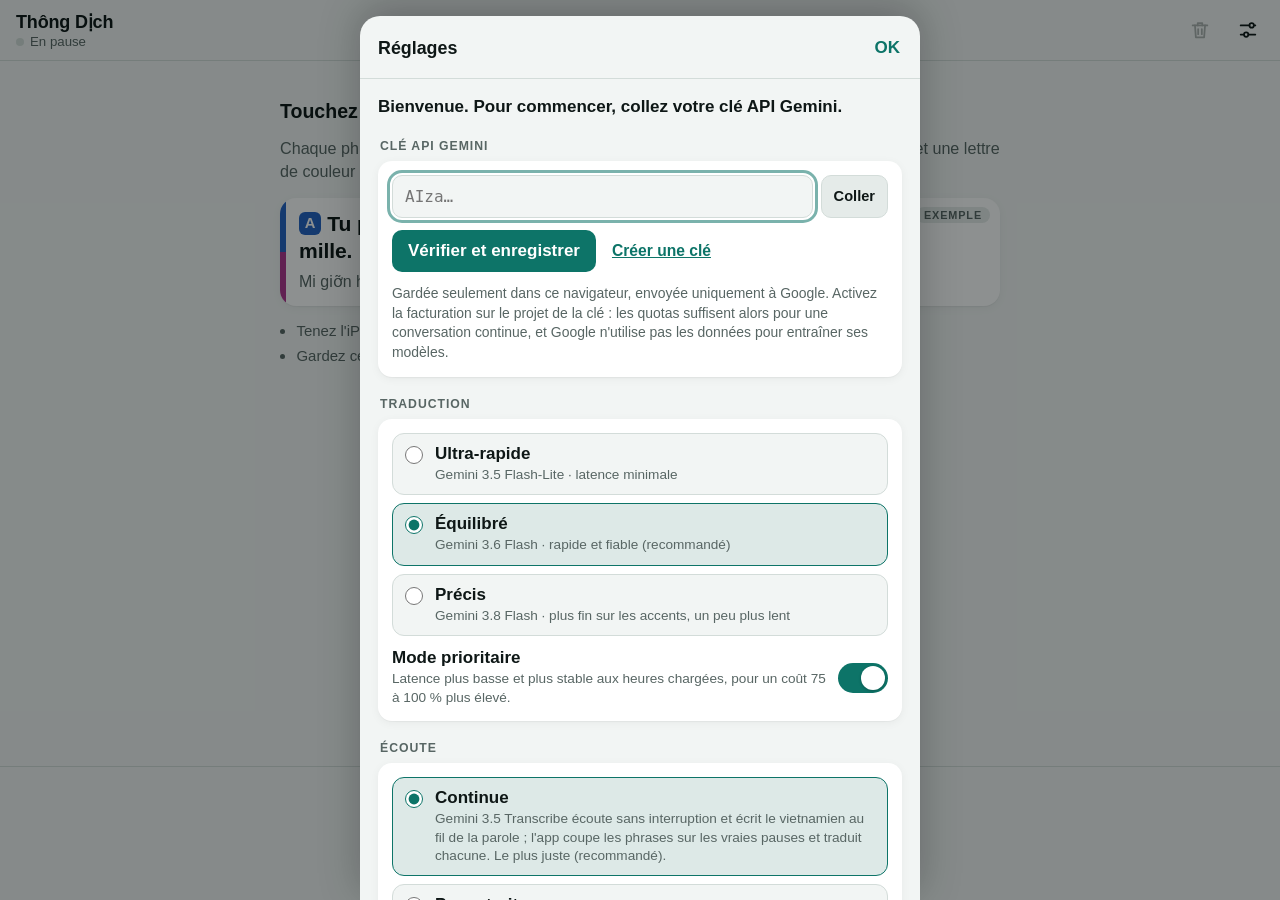
==== commit 5ad19143: "Version 2.2 : phrases découpées par l'app, voix lointaines transcrites En écoute continue, la détect" ====
--- a/index.html
+++ b/index.html
@@ -2,7 +2,7 @@
 <html lang="fr">
 <head>
 <meta charset="utf-8">
-<meta http-equiv="Content-Security-Policy" content="default-src 'none'; script-src 'sha256-yJY9fH6zPkQJFGFb/cnw4pHJV51orqykPOP0mcuPaDs=' 'self' blob: 'wasm-unsafe-eval' https://cdn.jsdelivr.net; style-src 'sha256-BxRQVYc7Wt/KEvdBtu6pNakLBa4/b3q5r8MsGTIOv+s='; img-src data:; connect-src 'self' https://generativelanguage.googleapis.com wss://generativelanguage.googleapis.com https://cdn.jsdelivr.net; worker-src blob:; base-uri 'none'; form-action 'none'">
+<meta http-equiv="Content-Security-Policy" content="default-src 'none'; script-src 'sha256-14CaXYsXapu0q/La3n14waj1UbkkfhUVKiIC4ZBx8+4=' 'self' blob: 'wasm-unsafe-eval' https://cdn.jsdelivr.net; style-src 'sha256-BxRQVYc7Wt/KEvdBtu6pNakLBa4/b3q5r8MsGTIOv+s='; img-src data:; connect-src 'self' https://generativelanguage.googleapis.com wss://generativelanguage.googleapis.com https://cdn.jsdelivr.net; worker-src blob:; base-uri 'none'; form-action 'none'">
 <meta name="viewport" content="width=device-width, initial-scale=1, viewport-fit=cover">
 <title>Thông Dịch</title>
 <meta name="description" content="Interprète en direct : vietnamien du Centre vers le français, avec Gemini.">
@@ -600,13 +600,13 @@
         <div class="panel"><dl id="techInfo"></dl></div>
       </section>
 
-      <p class="note version">Sur iPhone, ajoutez la page à l'écran d'accueil (Partager › Sur l'écran d'accueil) pour l'ouvrir comme une app. · Thông Dịch web 2.0</p>
+      <p class="note version">Sur iPhone, ajoutez la page à l'écran d'accueil (Partager › Sur l'écran d'accueil) pour l'ouvrir comme une app. · Thông Dịch web 2.2</p>
     </div>
   </section>
 </div>
 <noscript><p class="note">Activez JavaScript pour utiliser Thông Dịch.</p></noscript>
 <script>// ─── Traitement du son et du texte ───────────────────────────────────────────
-// Code pur, sans dépendance au navigateur. Resampler et Segmenter tournent dans
+// Code pur, sans dépendance au navigateur. Resampler, Segmenter, Agc, Turns et Capture tournent dans
 // l'AudioWorklet (thread audio) : leur source y est recopiée telle quelle, elles
 // ne doivent donc rien utiliser qui soit défini en dehors d'elles.
 
@@ -711,6 +711,7 @@
     this.cur = [];         // trames de la phrase en cours
     this.silenceRun = 0;
     this.peak = 0;         // niveau max (0…1) depuis la dernière lecture, pour l'interface
+    this.onFrame = null;   // (parole ?, numéro de trame) : décision de chaque trame, pour Turns
   }
 
   /** Ajoute des échantillons à 16 kHz. Renvoie les phrases terminées (Float32Array). */
@@ -749,7 +750,8 @@
     let sum = 0;
     for (let k = 0; k < f.length; k++) sum += f[k] * f[k];
     const db = 20 * Math.log10(Math.max(Math.sqrt(sum / f.length), 1e-6));
-    const ui = Math.min(1, Math.max(0, (db + 60) / 50));
+    // Niveau affiché : écart au bruit de fond, pour qu'une voix lointaine fasse bouger l'anneau.
+    const ui = Math.min(1, Math.max(0, (db - this.noiseFloor - 3) / 27));
     if (ui > this.peak) this.peak = ui;
     this.framesSeen++;
     this.pushHistory(db);
@@ -758,6 +760,7 @@
     if (this.framesSeen <= this.calibrationFrames) {
       this.noiseFloor = this.percentile();
       this.pushIdle({ f: f, e: db, v: false });
+      if (this.onFrame) this.onFrame(false, this.framesSeen);
       return null;
     }
 
@@ -765,6 +768,7 @@
     const isStart = db > Math.max(this.noiseFloor + t.startMarginDB, t.absoluteFloorDB);
     const isKeep = db > Math.max(this.noiseFloor + t.keepMarginDB, t.absoluteFloorDB);
     this.noiseFloor = this.noiseFloor * 0.8 + this.percentile() * 0.2;
+    if (this.onFrame) this.onFrame(isKeep, this.framesSeen);
 
     if (!this.inSpeech) {
       this.pushIdle({ f: f, e: db, v: isKeep });
@@ -853,14 +857,291 @@
   }
 }
 
-/** WAV PCM 16 bits mono. Remonte les voix lointaines (gain plafonné à ×8). */
+/**
+ * Gain automatique guidé par la parole, pour l'écoute continue (16 kHz, trames de 20 ms).
+ * Le micro est pris brut, sans traitement d'iOS : une voix à deux ou trois mètres arrive
+ * 20 à 30 dB plus bas qu'une voix collée au micro, trop bas pour que Gemini l'entende.
+ * On mesure le niveau de la parole seule (trames nettement au-dessus du bruit de fond) et on
+ * la ramène vers un niveau constant. Le gain ne suit que la parole et reste figé pendant les
+ * silences, pour ne pas faire monter le bruit ; il baisse tout de suite sur une voix forte,
+ * et un limiteur doux absorbe les attaques. Un passe-haut coupe le grondement sous ~75 Hz
+ * (moteurs, vent, téléphone manipulé), qui fausserait la mesure.
+ */
+class Agc {
+  constructor(options) {
+    const o = Object.assign({
+      target: -22,      // dBFS visé pour le haut de la parole (trames de 20 ms)
+      maxGain: 30,      // dB au plus : voix à deux ou trois mètres
+      minGain: -6,      // dB : baisse aussi une voix criée tout près du micro
+      startGain: 12,    // dB avant la première parole
+      rise: 0.5,        // dB par trame au moins quand le gain monte…
+      riseFrac: 0.15,   // …ou cette part de l'écart : une voix lointaine est remontée en ~0,5 s
+      fall: 2,          // dB par trame quand il baisse (100 dB/s)
+      up: 0.25,         // suivi d'une voix plus forte (part de l'écart rattrapée par trame)
+      down: 0.08,       // suivi d'une voix plus faible
+      hot: -10,         // trame plus forte que ça après gain : baisse immédiate
+      margin: 6,        // dB au-dessus du bruit de fond pour compter comme parole
+      floor: -66,       // dBFS : en dessous, jamais de la parole
+      noiseWindow: 2.5  // s : fenêtre du bruit de fond
+    }, options || {});
+    this.o = o;
+    this.N = 320;
+    this.sum = 0;
+    this.n = 0;
+    this.x1 = 0;
+    this.y1 = 0;
+    this.history = [];
+    this.historySize = Math.max(25, Math.round(o.noiseWindow * 16000 / this.N));
+    this.cursor = 0;
+    this.level = o.target - o.startGain;   // haut de la parole, avant gain (dBFS)
+    this.gainDb = o.startGain;
+    this.g = Math.pow(10, o.startGain / 20);   // gain appliqué, en rampe vers gainDb
+    this.step = 0;
+    this.limited = 0;   // échantillons passés par le limiteur
+  }
+
+  /** Filtre et amplifie sur place ; renvoie le même tableau. */
+  process(x) {
+    for (let i = 0; i < x.length; i++) {
+      const v = x[i] - this.x1 + 0.97 * this.y1;
+      this.x1 = x[i];
+      this.y1 = v;
+      this.sum += v * v;
+      let y = v * this.g;
+      this.g += this.step;
+      const a = y < 0 ? -y : y;
+      if (a > 0.9) {
+        y = (y < 0 ? -1 : 1) * (0.9 + 0.1 * Math.tanh((a - 0.9) / 0.1));
+        this.limited++;
+      }
+      x[i] = y;
+      if (++this.n === this.N) this.frame();
+    }
+    return x;
+  }
+
+  frame() {
+    const o = this.o;
+    const db = 10 * Math.log10(Math.max(this.sum / this.N, 1e-12));
+    this.sum = 0;
+    this.n = 0;
+    if (this.history.length < this.historySize) this.history.push(db);
+    else {
+      this.history[this.cursor] = db;
+      this.cursor = (this.cursor + 1) % this.historySize;
+    }
+    const sorted = this.history.slice().sort(function (a, b) { return a - b; });
+    const noise = sorted[Math.floor(sorted.length * 15 / 100)];
+    // Parole : suit vite une voix plus forte, lentement une voix plus faible.
+    if (this.history.length >= 10 && db > Math.max(noise + o.margin, o.floor)) {
+      this.level += (db > this.level ? o.up : o.down) * (db - this.level);
+    }
+    const goal = Math.min(o.maxGain, Math.max(o.minGain, o.target - this.level));
+    const climb = Math.max(o.rise, o.riseFrac * (goal - this.gainDb));
+    let gain = goal > this.gainDb ? Math.min(goal, this.gainDb + climb) : Math.max(goal, this.gainDb - o.fall);
+    if (db + gain > o.hot) gain = Math.max(o.minGain, o.hot - db);
+    this.gainDb = gain;
+    this.step = (Math.pow(10, gain / 20) - this.g) / this.N;
+  }
+}
+
+/**
+ * Phrases de l'écoute continue : une fenêtre = une phrase ou une réplique, que Gemini transcrit
+ * d'un bloc et qui est traduite d'un bloc. Elle se ferme sur une vraie pause (endSilence) ;
+ * pendant un long monologue, sur la première courte pause passé softMax de parole, au plus tard
+ * à hardMax. Un long silence est aussi refermé (idleMax), toujours pendant le silence.
+ * Reçoit la décision parole / silence de Segmenter pour chaque trame de 20 ms.
+ */
+class Turns {
+  constructor(tuning) {
+    const t = Object.assign({
+      endSilence: 0.8,   // pause qui clôt une phrase
+      softMax: 8,        // passé cette durée depuis le premier mot, une courte pause suffit…
+      softPause: 0.25,   // …de cette longueur
+      hardMax: 14,       // durée maximale depuis le premier mot
+      idleMax: 20,       // fenêtre sans parole refermée après cette durée
+      minVoiced: 0.2     // parole minimale pour qu'une fenêtre compte
+    }, tuning || {});
+    const fd = 0.02;
+    this.endFrames = Math.max(1, Math.round(t.endSilence / fd));
+    this.softFrames = Math.max(1, Math.round(t.softMax / fd));
+    this.pauseFrames = Math.max(1, Math.round(t.softPause / fd));
+    this.hardFrames = Math.max(this.softFrames, Math.round(t.hardMax / fd));
+    this.idleFrames = Math.max(1, Math.round(t.idleMax / fd));
+    this.minVoiced = Math.max(1, Math.round(t.minVoiced / fd));
+    this.reset(0);
+  }
+
+  reset(at) {
+    this.start = at;
+    this.frames = 0;
+    this.voiced = 0;
+    this.run = 0;
+    this.silence = 0;
+    this.first = -1;
+    this.last = -1;
+    this.spoke = false;
+  }
+
+  /**
+   * Trame de 20 ms finissant à `end` (position en échantillons). Rend { type: 'speech' } au
+   * début de la parole, { type: 'cut' } à la fin de la fenêtre, sinon null.
+   */
+  frame(keep, end) {
+    this.frames++;
+    let event = null;
+    // Une trame isolée au-dessus du bruit (claquement, klaxon bref) ne compte pas : il en faut deux de suite.
+    this.run = keep ? this.run + 1 : 0;
+    if (this.run >= 2) {
+      if (this.first < 0) this.first = end - 640;
+      this.voiced += this.run === 2 ? 2 : 1;
+      this.last = end;
+      this.silence = 0;
+      if (!this.spoke && this.voiced >= this.minVoiced) {
+        this.spoke = true;
+        event = { type: 'speech', at: end };
+      }
+    } else {
+      this.silence++;
+    }
+    const speech = this.voiced >= this.minVoiced;
+    if (!speech) {
+      // Pas encore de vraie parole : un bruit bref suivi d'une pause est oublié, et un long
+      // silence est refermé (pendant le silence, donc sans couper personne).
+      if (this.first >= 0 && this.silence >= this.endFrames) { this.first = -1; this.last = -1; this.voiced = 0; }
+      if (this.frames >= this.idleFrames && this.silence >= this.endFrames) return this.cut(end);
+      return event;
+    }
+    const spoken = (end - this.first) / 320;   // trames depuis le premier mot
+    if (this.silence >= this.endFrames ||
+        (spoken >= this.softFrames && this.silence >= this.pauseFrames) ||
+        spoken >= this.hardFrames) {
+      return this.cut(end);
+    }
+    return event;
+  }
+
+  /** Ferme la fenêtre à la position `at` et en ouvre une nouvelle. */
+  cut(at) {
+    const w = {
+      type: 'cut', at: at, start: this.start, first: this.first, last: this.last,
+      voiced: this.voiced * 0.02, speech: this.voiced >= this.minVoiced
+    };
+    this.reset(at);
+    return w;
+  }
+}
+
+/**
+ * Chaîne du micro à 16 kHz, commune à l'AudioWorklet et au mode de secours (ScriptProcessor).
+ * Par extraits : rend chaque phrase découpée (« segment »). En continu : flux PCM 16 bits par
+ * morceaux de 100 ms avec gain automatique, et marqueurs de fin de phrase (« cut ») placés
+ * exactement entre deux morceaux. `post(message, transferts)` reçoit les messages pour l'app.
+ */
+class Capture {
+  constructor(options, post) {
+    const o = options || {};
+    this.post = post;
+    this.stream = !!o.stream;
+    this.pos = 0;          // échantillons à 16 kHz reçus depuis le début
+    this.agc = new Agc();
+    this.pcm = new Int16Array(1600);
+    this.fill = 0;
+    this.events = [];
+    this.count = 0;
+    this.retune(o.tuning, o.turns);
+  }
+
+  retune(tuning, turns) {
+    const self = this;
+    this.seg = new Segmenter(tuning);
+    this.segBase = this.pos;
+    this.seg.onFrame = function (keep, n) { self.frame(keep, self.segBase + n * 320); };
+    this.turns = new Turns(turns);
+    this.turns.reset(this.pos);
+  }
+
+  frame(keep, end) {
+    if (!this.stream) return;
+    const e = this.turns.frame(keep, end);
+    if (e) this.events.push(e);
+  }
+
+  /** Échantillons à 16 kHz (modifiés sur place en continu). */
+  process(down) {
+    const base = this.pos;
+    const segs = this.seg.push(down);
+    if (this.stream) {
+      this.agc.process(down);
+      let k = 0;
+      for (let i = 0; i < down.length; i++) {
+        const v = down[i] > 1 ? 1 : down[i] < -1 ? -1 : down[i];
+        this.pcm[this.fill++] = v < 0 ? v * 32768 : v * 32767;
+        const at = base + i + 1;
+        if (this.fill === 1600) this.sendPcm(at);
+        while (k < this.events.length && this.events[k].at <= at) {
+          const e = this.events[k++];
+          if (e.type === 'cut') this.sendPcm(at);
+          this.post(e);
+        }
+      }
+      while (k < this.events.length) this.post(this.events[k++]);
+      this.events.length = 0;
+    } else {
+      for (const s of segs) this.post({ type: 'segment', samples: s }, [s.buffer]);
+    }
+    this.pos = base + down.length;
+    this.count += down.length;
+    if (this.count >= 800) {
+      this.post({ type: 'level', v: this.seg.peak, gain: this.stream ? this.agc.gainDb : null });
+      this.seg.peak = 0;
+      this.count = 0;
+    }
+  }
+
+  sendPcm(at) {
+    if (!this.fill) return;
+    let data;
+    if (this.fill === this.pcm.length) {
+      data = this.pcm;
+      this.pcm = new Int16Array(1600);
+    } else {
+      data = this.pcm.slice(0, this.fill);
+    }
+    this.fill = 0;
+    this.post({ type: 'pcm', data: data, end: at }, [data.buffer]);
+  }
+
+  /** Commandes de l'app : stream (continu ou extraits), flush (rendre la phrase en cours), tune. */
+  command(m) {
+    if (m.type === 'stream') {
+      this.stream = !!m.on;
+      this.turns.reset(this.pos);
+      return;
+    }
+    if (m.type !== 'flush' && m.type !== 'tune') return;
+    if (this.stream) {
+      this.sendPcm(this.pos);
+      this.post(this.turns.cut(this.pos));
+    } else {
+      const s = this.seg.flush();
+      // La trame entamée est abandonnée : on recale la position des trames suivantes.
+      this.segBase = this.pos - this.seg.framesSeen * 320;
+      if (s) this.post({ type: 'segment', samples: s }, [s.buffer]);
+    }
+    if (m.type === 'tune') this.retune(m.tuning, m.turns);
+    else this.post({ type: 'flushed', id: m.id });
+  }
+}
+
+/** WAV PCM 16 bits mono. Remonte les voix lointaines (gain plafonné à ×16). */
 function encodeWAV(samples, rate) {
   let peak = 0;
   for (let i = 0; i < samples.length; i++) {
     const a = Math.abs(samples[i]);
     if (a > peak) peak = a;
   }
-  const gain = peak > 0.0005 ? Math.min(0.89 / peak, 8) : 1;
+  const gain = peak > 0.0005 ? Math.min(0.89 / peak, 16) : 1;
   const n = samples.length;
   const buf = new ArrayBuffer(44 + n * 2);
   const v = new DataView(buf);
@@ -924,7 +1205,7 @@
 }
 
 if (typeof module !== 'undefined') {
-  module.exports = { Resampler, Segmenter, encodeWAV, toBase64, isBlank, isNoiseOnly, parseResponse };
+  module.exports = { Resampler, Segmenter, Agc, Turns, Capture, encodeWAV, toBase64, isBlank, isNoiseOnly, parseResponse };
 }
 
 // ─── Reconnaissance des voix ─────────────────────────────────────────────────
@@ -1262,7 +1543,7 @@
   { api: 'generate', tier: false, safety: false, thinking: false, label: 'generateContent (simplifiée)' }
 ];
 let cfgIndex = 0;
-const tech = { note: '', mode: '', rate: 0, ttfb: null, total: null, probe: null };
+const tech = { note: '', mode: '', rate: 0, gain: null, ttfb: null, total: null, probe: null };
 
 class GemError extends Error {
   constructor(kind, message, status) {
@@ -1695,7 +1976,8 @@
   for (const line of lines) { line.dead = true; line.el = null; }
   lines.length = 0;
   voiceReset();
-  live.lastLine = null;
+  if (live.win) live.win.line = null;
+  for (const w of live.wins) w.line = null;
   liveHideInterim();
   linesEl.textContent = '';
   follow = true;
@@ -1983,14 +2265,30 @@
 }
 
 // ─── Écoute continue : Gemini 3.5 Transcribe Live ────────────────────────────
-// Le micro part en continu (PCM 16 kHz, morceaux de 100 ms) vers un modèle fait pour la
-// transcription. Il renvoie le vietnamien au fil de la parole, puis une transcription finale
-// à chaque pause, avec sa langue et ses horodatages. Chaque phrase finale est traduite en
-// texte seul. Une session dure au plus 10 minutes : la suivante s'ouvre avant, sans coupure.
+// Le micro part en continu (PCM 16 kHz) vers un modèle fait pour la transcription. C'est l'app
+// qui découpe la parole en phrases (fenêtres closes sur une vraie pause, voir Turns) et qui le
+// dit au serveur (activité manuelle) : la détection de parole de Google, faite pour quelqu'un
+// qui parle à son téléphone, ignorait les voix éloignées et coupait à la moindre hésitation.
+// Chaque fenêtre donne une ligne, traduite en texte seul dès que sa transcription est arrivée.
+// Une session dure au plus 10 minutes : la suivante s'ouvre avant et prend le relais entre deux
+// phrases. Si le serveur refuse ces options, on revient à sa détection, puis au mode par extraits.
 const LIVE_URL = 'wss://generativelanguage.googleapis.com/ws/google.ai.generativelanguage.v1beta.GenerativeService.BidiGenerateContent';
 const LIVE_MODEL = 'models/gemini-3.5-transcribe-live';
 const LIVE_ROTATE_MS = 9 * 60 * 1000;
 const RATE = 16000;
+// Du plus complet au plus simple : on descend d'un cran si le serveur refuse la configuration.
+const LIVE_LEVELS = [
+  { manual: true, vocab: true },
+  { manual: true, vocab: false },
+  { manual: false, vocab: false }
+];
+// Mots du Centre et du Sud à bien reconnaître (la documentation conseille 100 termes au plus).
+const LIVE_VOCAB = [
+  'mô', 'tê', 'răng', 'rứa', 'chừ', 'mần', 'nỏ', 'ưng', 'mạ', 'mệ', 'nác', 'trốc', 'chộ', 'tau', 'hắn', 'bọ', 'ôn',
+  'đi mô', 'ở mô', 'mần chi', 'nói chi', 'làm chi', 'cái chi', 'chi rứa', 'răng rứa', 'rứa hả', 'rứa thì',
+  'bữa ni', 'chỗ ni', 'cái ni', 'cái nớ', 'bên tê', 'bây chừ', 'mi nói', 'mi đi',
+  'hông', 'hổng', 'dzậy', 'dzô', 'dìa', 'bển', 'ổng', 'bả', 'mắc quá', 'xị', 'củ'
+];
 
 const TRANSLATE_PROMPT = `Tu es traducteur vietnamien → français. On te donne la transcription automatique de ce qui vient d'être dit autour d'une personne qui ne parle pas vietnamien : accent du Sud (Saigon), du Centre ou du Nord, souvent une conversation à plusieurs, avec du bruit. La transcription peut contenir des erreurs.
 
@@ -2007,14 +2305,17 @@
 - Sud : hông, hổng = không ; dzậy = vậy ; dzô = vào ; dìa = về ; nè = này ; hồi sáng = sáng nay ; hồi nãy = lúc nãy ; mắc = đắt ; xài = dùng ; kêu = gọi ; tụi = bọn ; bển = bên đó ; « cái quần (què) » = rejet moqueur (« mon œil », « n'importe quoi »).
 - Centre : mô = đâu, tê = kia, ni = này, nớ = đó, răng = sao, rứa = vậy, chi = gì, chừ = bây giờ, mần = làm, nỏ = không, ưng = thích, hắn = nó, mạ = mẹ, o = cô, mệ = bà, nác = nước, trốc = đầu, chộ = thấy.
 - Le contexte précédent sert à comprendre de quoi on parle : ne le retraduis pas.
-- Texte en anglais ou en français, ou sans parole réelle : réponds uniquement -
+- Passages en anglais ou en français : ne les traduis pas. Texte entièrement en anglais ou en français, ou sans parole réelle : réponds uniquement -
 
 Réponds uniquement par la traduction française, sur une ligne, sans guillemets ni étiquette.`;
 
 let engine = 'clips';
 const live = {
   on: false, current: null, next: null, sessions: new Set(), queue: [], ring: [], pos: 0,
-  worked: false, retries: 0, state: 'off', error: '', lastLine: null, interimTimer: 0, rotateTimer: 0, seq: 0
+  worked: false, retries: 0, state: 'off', error: '', note: '',
+  level: 0, heard: false, misses: 0,
+  win: null, wins: [], winSeq: 0, switchWithin: 20000,
+  interimTimer: 0, rotateTimer: 0, switchTimer: 0, seq: 0
 };
 
 /** Lettres propres au vietnamien (absentes du français et de l'anglais). */
@@ -2035,15 +2336,26 @@
   return null;
 }
 
+const wsOpen = (s) => !!(s && s.ws && s.ws.readyState === 1);
+function wsSend(s, msg) {
+  try { if (wsOpen(s)) s.ws.send(JSON.stringify(msg)); } catch (e) { /* fermée : la reconnexion suit */ }
+}
+
 function liveStart() {
   for (const old of live.sessions) { old.closing = true; try { old.ws.close(); } catch (e) { /* déjà fermée */ } }
-  Object.assign(live, { on: true, current: null, next: null, queue: [], ring: [], pos: 0, worked: false, retries: 0, state: 'connecting', error: '', lastLine: null });
+  clearTimeout(live.switchTimer);
+  Object.assign(live, {
+    on: true, current: null, next: null, queue: [], ring: [], pos: 0, worked: false, retries: 0,
+    state: 'connecting', error: '', note: '', heard: false, misses: 0, wins: []
+  });
+  live.win = winOpen(0);
   live.sessions = new Set();
   liveOpen('current');
 }
 
 function liveOpen(role) {
-  const session = { id: ++live.seq, ws: null, ready: false, base: null, closing: false, setupTimer: 0 };
+  const level = LIVE_LEVELS[live.level];
+  const session = { id: ++live.seq, ws: null, ready: false, base: null, closing: false, setupTimer: 0, manual: level.manual, activity: false };
   live.sessions.add(session);
   if (role === 'next') live.next = session; else live.current = session;
   let ws;
@@ -2055,13 +2367,12 @@
   }
   session.ws = ws;
   ws.onopen = () => {
-    ws.send(JSON.stringify({
-      setup: {
-        model: LIVE_MODEL,
-        generationConfig: { responseModalities: ['TEXT'] },
-        inputAudioTranscription: { languageCodes: ['vi-VN', 'en-US'] }
-      }
-    }));
+    const transcription = { languageCodes: ['vi-VN', 'en-US'] };
+    if (level.vocab) transcription.customVocabulary = LIVE_VOCAB;
+    const setup = { model: LIVE_MODEL, generationConfig: { responseModalities: ['TEXT'] }, inputAudioTranscription: transcription };
+    // L'app signale elle-même début et fin de chaque phrase : la détection de Google est coupée.
+    if (level.manual) setup.realtimeInputConfig = { automaticActivityDetection: { disabled: true } };
+    ws.send(JSON.stringify({ setup }));
   };
   ws.onmessage = (e) => {
     if (typeof e.data === 'string') liveMessage(session, e.data);
@@ -2084,68 +2395,120 @@
     clearTimeout(session.setupTimer);
     Object.assign(live, { worked: true, retries: 0, state: 'connected', error: '' });
     if (session === live.next) {
-      const old = live.current;
-      live.current = session;
-      live.next = null;
-      if (old) liveEnd(old);
-    }
-    if (session === live.current) {
-      liveFlushQueue();
-      clearTimeout(live.rotateTimer);
-      live.rotateTimer = setTimeout(liveRotate, LIVE_ROTATE_MS);
+      // Relève prête : elle prend la main à la prochaine fin de phrase (au plus tard après un délai).
+      if (!live.current || !live.current.ready || !wsOpen(live.current)) { liveSwitch(); liveFlushQueue(); }
+      else {
+        clearTimeout(live.switchTimer);
+        live.switchTimer = setTimeout(() => { liveSwitch(); liveFlushQueue(); }, live.switchWithin);
+      }
+    } else if (session === live.current) {
+      liveBegin(session);
     }
     updateStatus();
     if (!sheet.hidden) renderTech();
     return;
   }
   if (msg.goAway) {
-    if (session === live.current) liveRotate();
+    if (session === live.current) liveRotate(durationSeconds(msg.goAway.timeLeft));
     return;
   }
   const c = msg.serverContent;
   if (!c) return;
+  live.heard = true;   // le serveur répond : l'activité manuelle fonctionne
   if (c.interimInputTranscription && c.interimInputTranscription.text) liveInterim(c.interimInputTranscription.text);
   if (c.inputTranscription && c.inputTranscription.text) liveFinal(session, c.inputTranscription);
-}
-
-/** Morceau de 100 ms venu du micro. */
+  if (c.turnComplete && session.manual) {
+    // Activité manuelle : la phrase finie la plus ancienne a reçu toute sa transcription.
+    const w = live.wins.find((x) => !x.sealed && x.line);
+    if (w) winSeal(w);
+  }
+}
+
+/** La session devient celle qui reçoit l'audio. */
+function liveBegin(session) {
+  if (session.manual && !session.activity) {
+    wsSend(session, { realtimeInput: { activityStart: {} } });
+    session.activity = true;
+  }
+  liveFlushQueue();
+  clearTimeout(live.rotateTimer);
+  live.rotateTimer = setTimeout(() => liveRotate(), LIVE_ROTATE_MS);
+}
+
+/** Morceau d'audio venu du micro (100 ms, ou moins juste avant une fin de phrase). */
 function liveSend(chunk) {
   live.ring.push(chunk);
-  if (live.ring.length > 900) live.ring.shift();   // 90 s gardées pour la reconnaissance des voix
+  while (live.ring.length && chunk.end - live.ring[0].end > 90 * RATE) live.ring.shift();   // 90 s pour la couleur des voix
   live.pos = chunk.end;
   if (!live.on) return;
-  const s = live.current;
-  if (s && s.ready && s.ws && s.ws.readyState === 1) liveWrite(s, chunk);
-  else {
-    live.queue.push(chunk);
-    if (live.queue.length > 300) live.queue.shift();   // 30 s au plus pendant une reconnexion
+  live.queue.push(chunk);
+  if (live.queue.length > 400) live.queue.shift();   // ~30 s au plus pendant une reconnexion
+  liveFlushQueue();
+}
+
+/** Envoie l'audio et les fins de phrase en attente, dans l'ordre, à la session courante. */
+function liveFlushQueue() {
+  while (live.queue.length) {
+    const s = live.current;
+    if (!s || !s.ready || !wsOpen(s)) return;
+    const item = live.queue.shift();
+    if (item.cut) liveBoundary(s);
+    else liveWrite(s, item);
   }
 }
 
 function liveWrite(session, chunk) {
   if (session.base === null) session.base = chunk.end - chunk.data.length;
-  session.ws.send(JSON.stringify({
+  wsSend(session, {
     realtimeInput: { audio: { data: toBase64(new Uint8Array(chunk.data.buffer, chunk.data.byteOffset, chunk.data.byteLength)), mimeType: 'audio/pcm;rate=16000' } }
-  }));
-}
-
-function liveFlushQueue() {
-  const s = live.current;
-  if (!s || !s.ready || !s.ws || s.ws.readyState !== 1) return;
-  while (live.queue.length) liveWrite(s, live.queue.shift());
+  });
+}
+
+/** Fin de phrase côté serveur : on clôt l'activité, puis on en ouvre une autre (ou la relève prend la main). */
+function liveBoundary(s) {
+  if (s.manual && s.activity) {
+    wsSend(s, { realtimeInput: { activityEnd: {} } });
+    s.activity = false;
+  }
+  if (live.next && live.next.ready && wsOpen(live.next)) liveSwitch();
+  else if (s.manual) {
+    wsSend(s, { realtimeInput: { activityStart: {} } });
+    s.activity = true;
+  }
 }
 
 /** Relève avant la limite de 10 minutes (ou à l'annonce du serveur). */
-function liveRotate() {
-  if (!live.on || live.next) return;
+function liveRotate(timeLeft) {
+  if (!live.on) return;
+  live.switchWithin = timeLeft ? Math.max(300, (timeLeft - 1.5) * 1000) : 20000;
+  if (live.next) {
+    if (live.next.ready) { clearTimeout(live.switchTimer); live.switchTimer = setTimeout(() => { liveSwitch(); liveFlushQueue(); }, live.switchWithin); }
+    return;
+  }
   liveOpen('next');
+}
+
+function liveSwitch() {
+  const next = live.next;
+  if (!next || !next.ready) return;
+  clearTimeout(live.switchTimer);
+  const old = live.current;
+  live.current = next;
+  live.next = null;
+  if (old) liveEnd(old);
+  liveBegin(next);
 }
 
 /** Fin propre : le serveur finalise la phrase en cours, puis la session se ferme. */
 function liveEnd(session) {
   if (session.closing) return;
   session.closing = true;
-  try { if (session.ws && session.ws.readyState === 1) session.ws.send(JSON.stringify({ realtimeInput: { audioStreamEnd: true } })); } catch (e) { /* fermée */ }
+  if (session.manual) {
+    if (session.activity) wsSend(session, { realtimeInput: { activityEnd: {} } });
+    session.activity = false;
+  } else {
+    wsSend(session, { realtimeInput: { audioStreamEnd: true } });
+  }
   setTimeout(() => { try { session.ws.close(1000, 'fin'); } catch (e) { /* fermée */ } }, 3000);
 }
 
@@ -2156,13 +2519,25 @@
   const reason = (e && e.reason) || ('fermeture ' + ((e && e.code) || '?'));
   if (session === live.next) {
     live.next = null;
-    setTimeout(liveRotate, 5000);
+    setTimeout(() => liveRotate(), 5000);
     return;
   }
   if (session !== live.current) return;
   live.current = null;
-  // Refusé dès l'ouverture (modèle indisponible, clé…) : retour au mode par extraits.
-  if (!session.ready && !live.worked) { liveFallback(reason); return; }
+  if (!session.ready && !live.worked) {
+    // Refusé dès l'ouverture : on retire d'abord les options (vocabulaire, activité manuelle),
+    // puis on passe au mode par extraits si le modèle lui-même est indisponible.
+    const config = /realtime|activity|vocabular|unknown name|cannot find field|unrecognized|invalid json/i.test(reason);
+    const fatal = !config && /not found|not supported|permission|api.?key|unauthenticated|billing|quota|exhausted/i.test(reason);
+    if (!fatal && live.level < LIVE_LEVELS.length - 1) {
+      live.level++;
+      live.note = 'option refusée par le serveur (' + reason + ')';
+      liveOpen('current');
+      return;
+    }
+    liveFallback(reason);
+    return;
+  }
   if (++live.retries > 4) { liveFallback(reason); return; }
   Object.assign(live, { state: 'reconnecting', error: reason });
   updateStatus();
@@ -2180,6 +2555,20 @@
   }
 }
 
+/** Nouvelle session au niveau courant (après un changement de niveau). */
+function liveReconnect() {
+  for (const s of [live.current, live.next]) {
+    if (!s) continue;
+    s.closing = true;
+    live.sessions.delete(s);
+    try { s.ws.close(1000, 'changement de réglage'); } catch (e) { /* fermée */ }
+  }
+  clearTimeout(live.switchTimer);
+  live.current = null;
+  live.next = null;
+  liveOpen('current');
+}
+
 function liveFallback(reason) {
   live.on = false;
   Object.assign(live, { state: 'error', error: reason });
@@ -2188,11 +2577,12 @@
   live.current = null;
   live.next = null;
   clearTimeout(live.rotateTimer);
+  clearTimeout(live.switchTimer);
   liveHideInterim();
   engine = 'clips';
-  if (cap.node) cap.node.port.postMessage({ type: 'stream', on: false });
+  capCommand({ type: 'stream', on: false });
   // L'audio pas encore transcrit passe par le découpage habituel : rien n'est perdu.
-  const pending = live.queue.splice(0);
+  const pending = live.queue.splice(0).filter((c) => c.data);
   if (pending.length) {
     const seg = new Segmenter(currentTuning());
     for (const c of pending) {
@@ -2208,13 +2598,18 @@
 }
 
 async function liveStop() {
+  clearTimeout(live.rotateTimer);
+  clearTimeout(live.switchTimer);
+  if (live.on) await flushCapture();   // la phrase en cours est close et part au serveur
   live.on = false;
-  clearTimeout(live.rotateTimer);
   liveHideInterim();
   const s = live.current;
-  if (s && s.ready && s.ws && s.ws.readyState === 1) {
+  if (s && s.ready && wsOpen(s)) {
     liveEnd(s);
-    await sleep(1500);   // laisse arriver la dernière phrase
+    // Laisse arriver la dernière transcription (2,5 s au plus).
+    const t0 = performance.now();
+    while (performance.now() - t0 < 2500 && live.wins.some((w) => w.speech && !w.line && !w.sealed)) await sleep(100);
+    await sleep(300);
   }
   for (const x of live.sessions) { x.closing = true; try { x.ws.close(1000, 'fin'); } catch (e) { /* fermée */ } }
   live.sessions = new Set();
@@ -2241,55 +2636,133 @@
   emptyEl.hidden = linesEl.children.length > 0;
 }
 
+// ─── Phrases (fenêtres) ──────────────────────────────────────────────────────
+// Une fenêtre va d'une fin de phrase à la suivante (positions en échantillons, depuis le début
+// de l'écoute). Toutes les transcriptions qui y tombent forment une seule ligne.
+function winOpen(start) {
+  return { id: ++live.winSeq, start, end: null, first: -1, last: -1, voiced: 0, speech: false, line: null, closedAt: 0, sealed: false, timer: 0 };
+}
+
+/** La parole a commencé dans la fenêtre ouverte. */
+function liveSpeech() {
+  if (live.win) live.win.speech = true;
+}
+
+/** Fin de phrase détectée par l'app, à sa place exacte dans le flux. */
+function liveCut(c) {
+  if (!live.on) return;
+  const w = live.win;
+  if (w) {
+    Object.assign(w, { start: Math.min(w.start, c.start), end: c.at, first: c.first, last: c.last, voiced: c.voiced, speech: c.speech, closedAt: performance.now() });
+    winClosed(w);
+  }
+  live.win = winOpen(c.at);
+  live.queue.push({ cut: true });
+  liveFlushQueue();
+}
+
+function winClosed(w) {
+  live.wins.push(w);
+  w.timer = setTimeout(() => winSeal(w), w.speech ? 6000 : 1500);
+  const line = w.line;
+  if (line && !line.dead) {
+    line.span = winSpan(w);
+    translateText(line);   // la phrase est complète : traduction définitive
+    liveVoice(line);
+  }
+}
+
+/** La fenêtre ne recevra plus de transcription. */
+function winSeal(w) {
+  if (w.sealed) return;
+  w.sealed = true;
+  clearTimeout(w.timer);
+  const i = live.wins.indexOf(w);
+  if (i >= 0) live.wins.splice(i, 1);
+  if (!w.line && w.speech && w.voiced >= 1) liveMiss();
+}
+
+function winSpan(w) {
+  return [w.first >= 0 ? w.first : w.start, w.last >= 0 ? w.last : (w.end === null ? live.pos : w.end)];
+}
+
+/** Fenêtre d'une transcription : par ses horodatages, sinon par l'ordre d'arrivée. */
+function winFor(session, tr) {
+  const open = live.win;
+  const pending = live.wins.filter((w) => !w.sealed);
+  const a = durationSeconds(tr.startOffset), b = durationSeconds(tr.endOffset);
+  if (a !== null && b !== null && b >= a && session.base !== null) {
+    const mid = session.base + Math.round((a + b) / 2 * RATE);
+    const hit = pending.find((w) => mid >= w.start && mid < w.end);
+    if (hit) return hit;
+    if (open && mid >= open.start && mid <= live.pos + RATE) return open;
+  }
+  // Sans horodatage utilisable : la plus ancienne phrase finie qui attend encore sa transcription
+  // (en activité manuelle, le serveur ne transcrit qu'en fin de phrase), sinon la phrase en cours.
+  const waiting = pending.find((w) => w.speech && !w.line);
+  if (waiting && (session.manual || !open || !open.speech)) return waiting;
+  return open || pending[pending.length - 1];
+}
+
 function liveFinal(session, tr) {
   const text = String(tr.text || '').replace(/\s+/g, ' ').trim();
-  if (!text) return;
+  if (!text || isNoiseOnly(text)) return;
   liveHideInterim();
-  const now = performance.now();
-  const at = (d) => {
-    const v = durationSeconds(d);
-    return v === null || session.base === null ? null : session.base + Math.round(v * RATE);
-  };
-  let end = at(tr.endOffset);
-  let start = at(tr.startOffset);
-  if (end === null) end = live.pos - Math.round(0.6 * RATE);
-  if (start === null || start >= end) start = end - Math.round(Math.min(8, Math.max(0.8, text.split(' ').length * 0.25)) * RATE);
-  // Une phrase livrée en plusieurs morceaux rapprochés reste une seule ligne.
-  const prev = live.lastLine;
-  if (prev && !prev.dead && prev.session === session && now - prev.finalAt < 350) {
-    prev.vi += ' ' + text;
-    prev.finalAt = now;
-    prev.span[1] = Math.max(prev.span[1], end);
-    render(prev);
-    translateText(prev);
-    return;
-  }
   if (isForeignSpeech(text, tr.languageCode)) return;   // anglais ou français : rien à traduire
-  const line = {
-    id: ++lineSeq, kind: 'live', session, createdAt: Date.now(), finalAt: now,
-    vi: text, fr: '', status: 'waiting', error: '', autoRetry: false, voiceIds: null, span: [start, end]
-  };
-  live.lastLine = line;
-  lines.push(line);
-  mountLine(line);
-  translateText(line);
-  liveVoice(line);
+  const w = winFor(session, tr);
+  if (!w) return;
+  for (const old of live.wins.slice()) if (old.id < w.id) winSeal(old);
+  let line = w.line && !w.line.dead ? w.line : null;
+  if (line) {
+    line.vi += ' ' + text;
+    render(line);
+  } else {
+    line = {
+      id: ++lineSeq, kind: 'live', win: w, createdAt: Date.now(), vi: text, fr: '', doneVi: '',
+      status: 'waiting', error: '', autoRetry: false, voiceIds: null, span: winSpan(w)
+    };
+    w.line = line;
+    lines.push(line);
+    mountLine(line);
+  }
+  if (w.end !== null) {
+    // Phrase finie : traduction (ou mise à jour si un morceau arrive en retard), couleur de la voix.
+    line.span = winSpan(w);
+    translateText(line);
+    liveVoice(line);
+  } else if (Date.now() - line.createdAt >= 4000) {
+    translateText(line);   // long monologue : traduction provisoire, refaite à la fin de la phrase
+  }
+}
+
+/** Phrase parlée restée sans transcription. Quatre en activité manuelle sans aucune réponse du
+ * serveur : il ne suit pas ce mode, on revient à sa propre détection de parole. */
+function liveMiss() {
+  if (!LIVE_LEVELS[live.level].manual || live.heard || !live.on) return;
+  if (++live.misses < 4) return;
+  live.level = LIVE_LEVELS.length - 1;
+  live.note = 'découpage par l\'app sans réponse du serveur : retour à la détection de Google';
+  liveReconnect();
+  if (!sheet.hidden) renderTech();
 }
 
 /** Audio d'une phrase, retrouvé dans les 90 dernières secondes, pour la couleur de la voix. */
 function liveVoice(line) {
-  if (!S.voices || !voice.worker || voice.state === 'error') return;
+  if (!S.voices || !voice.worker || voice.state === 'error' || line.voiceSent || !line.span) return;
   const a = Math.max(0, line.span[0] - Math.round(0.15 * RATE));
   const b = Math.min(live.pos, line.span[1] + Math.round(0.15 * RATE));
   if (b - a < 0.6 * RATE) return;
-  const out = new Float32Array(Math.min(b - a, 12 * RATE));
+  const out = new Float32Array(Math.min(b - a, 20 * RATE));
   let filled = 0;
   for (const c of live.ring) {
     const cs = c.end - c.data.length;
     if (c.end <= a || cs >= b) continue;
     for (let i = Math.max(a, cs); i < Math.min(b, c.end) && i - a < out.length; i++) { out[i - a] = c.data[i - cs] / 32768; filled++; }
   }
-  if (filled >= 0.6 * RATE) voiceEmbed(line, out);
+  if (filled >= 0.6 * RATE) {
+    line.voiceSent = true;
+    voiceEmbed(line, out);
+  }
 }
 
 function cleanFrench(text) {
@@ -2310,9 +2783,13 @@
     render(line);
     return;
   }
+  if (line.vi === line.doneVi && line.status === 'done') return;   // déjà traduite telle quelle
   line.translating = true;
   line.again = false;
-  Object.assign(line, { status: 'waiting', error: '', autoRetry: false, fr: '' });
+  // Mise à jour d'une phrase déjà traduite (morceau arrivé ensuite) : l'ancienne traduction reste
+  // affichée jusqu'à la nouvelle, sans clignoter.
+  const update = !!line.fr;
+  Object.assign(line, { status: update ? 'done' : 'waiting', error: '', autoRetry: false });
   render(line);
   inFlight++;
   updateStatus();
@@ -2326,7 +2803,7 @@
       maxTokens: 512,
       onText: (text) => {
         if (!first) first = performance.now();
-        if (line.dead || line.vi !== vi) return;
+        if (update || line.dead || line.vi !== vi) return;
         line.fr = cleanFrench(text);
         line.status = 'streaming';
         render(line);
@@ -2336,13 +2813,21 @@
     tech.total = performance.now() - t0;
     if (!line.dead && line.vi === vi && !line.again) {
       const fr = cleanFrench(raw);
-      if (fr === '-' || isNoiseOnly(fr)) removeLine(line);
-      else { Object.assign(line, { fr, status: 'done' }); render(line); }
+      if (fr === '-' || isNoiseOnly(fr)) {
+        // Rien à traduire (anglais, bruit) : la ligne disparaît, sauf si la phrase continue.
+        if (line.win && line.win.end === null) { Object.assign(line, { fr: '', status: 'waiting' }); render(line); }
+        else removeLine(line);
+      } else {
+        Object.assign(line, { fr, status: 'done', doneVi: vi });
+        render(line);
+      }
     }
     retryFailed();
   } catch (err) {
     if (!line.dead) {
-      Object.assign(line, { status: 'failed', error: errorMessage(err), autoRetry: isTransient(err) || isKeyError(err) });
+      // Mise à jour ratée : l'ancienne traduction reste, la suivante réessaiera.
+      if (update) line.status = 'done';
+      else Object.assign(line, { status: 'failed', error: errorMessage(err), autoRetry: isTransient(err) || isKeyError(err) });
       render(line);
     }
     if (isKeyError(err)) showBanner(errorMessage(err));
@@ -2358,81 +2843,62 @@
 const WORKLET_SOURCE = [
   Resampler.toString(),
   Segmenter.toString(),
+  Agc.toString(),
+  Turns.toString(),
+  Capture.toString(),
   `class TDCapture extends AudioWorkletProcessor {
   constructor(options) {
     super();
     const o = (options && options.processorOptions) || {};
+    const port = this.port;
     this.rs = new Resampler(sampleRate, 16000);
-    this.seg = new Segmenter(o.tuning);
-    this.count = 0;
-    this.every = Math.round(sampleRate * 0.05);
-    this.stream = !!o.stream;
-    this.pcm = new Int16Array(1600);
-    this.fill = 0;
-    this.pos = 0;
-    this.port.onmessage = (e) => {
-      const m = e.data || {};
-      if (m.type === 'stream') { this.stream = !!m.on; return; }
-      if (m.type === 'flush' || m.type === 'tune') {
-        const s = this.seg.flush();
-        if (s) this.port.postMessage({ type: 'segment', samples: s }, [s.buffer]);
-        if (m.type === 'tune') this.seg = new Segmenter(m.tuning);
-        else this.port.postMessage({ type: 'flushed', id: m.id });
-      }
-    };
+    this.cap = new Capture(o, function (m, transfer) { port.postMessage(m, transfer || []); });
+    port.onmessage = (e) => this.cap.command(e.data || {});
   }
   process(inputs) {
     const input = inputs[0];
-    if (input && input.length) {
-      const down = this.rs.process(input[0]);
-      if (this.stream) {
-        for (let i = 0; i < down.length; i++) {
-          const v = down[i] > 1 ? 1 : down[i] < -1 ? -1 : down[i];
-          this.pcm[this.fill++] = v < 0 ? v * 32768 : v * 32767;
-          if (this.fill === 1600) {
-            this.port.postMessage({ type: 'pcm', data: this.pcm, end: this.pos + i + 1 }, [this.pcm.buffer]);
-            this.pcm = new Int16Array(1600);
-            this.fill = 0;
-          }
-        }
-      }
-      this.pos += down.length;
-      const segs = this.seg.push(down);
-      if (!this.stream) for (const s of segs) this.port.postMessage({ type: 'segment', samples: s }, [s.buffer]);
-      this.count += input[0].length;
-      if (this.count >= this.every) {
-        this.port.postMessage({ type: 'level', v: this.seg.peak });
-        this.seg.peak = 0;
-        this.count = 0;
-      }
-    }
+    if (input && input.length) this.cap.process(this.rs.process(input[0]));
     return true;
   }
 }
 registerProcessor('td-capture', TDCapture);`
 ].join('\n');
 
-// Découpage : attendre la fin de la phrase donne à Gemini plus de contexte (moins d'erreurs) ;
-// le mode rapide coupe plus tôt, au prix de phrases parfois tronquées.
+// Découpage : attendre une vraie pause donne des phrases entières (moins d'erreurs) ; le mode
+// rapide coupe plus tôt, au prix de phrases parfois tronquées. `tuning` règle le mode par
+// extraits (Segmenter), `turns` l'écoute continue (Turns).
 const CUTS = [
-  { id: 'complete', title: 'Phrases complètes', sub: 'Attend 0,7\u00a0s de silence, extraits jusqu\'à 8\u00a0s : plus juste, la traduction arrive un peu plus tard (recommandé)', tuning: { endSilence: 0.7, maxSegment: 8, cutSearchWindow: 2 } },
-  { id: 'fast', title: 'Rapide', sub: 'Coupe dès 0,45\u00a0s de silence, extraits jusqu\'à 5\u00a0s : plus réactif, mais phrases parfois coupées', tuning: {} }
+  {
+    id: 'complete', title: 'Phrases complètes',
+    sub: 'Attend une vraie pause avant de traduire : phrases entières, la traduction arrive un peu plus tard (recommandé)',
+    tuning: { endSilence: 0.7, maxSegment: 8, cutSearchWindow: 2 },
+    turns: { endSilence: 0.8, softMax: 8, softPause: 0.25, hardMax: 14 }
+  },
+  {
+    id: 'fast', title: 'Rapide',
+    sub: 'Traduit dès une courte pause : plus réactif, mais phrases parfois coupées',
+    tuning: {},
+    turns: { endSilence: 0.5, softMax: 5, softPause: 0.2, hardMax: 9 }
+  }
 ];
-function currentTuning() {
-  return (CUTS.find((c) => c.id === S.cut) || CUTS[0]).tuning;
-}
+function currentCut() {
+  return CUTS.find((c) => c.id === S.cut) || CUTS[0];
+}
+function currentTuning() { return currentCut().tuning; }
+function currentTurns() { return currentCut().turns; }
+
+/** Commande pour la chaîne du micro, qu'elle tourne dans l'AudioWorklet ou en secours. */
+function capCommand(m) {
+  if (cap.node) cap.node.port.postMessage(m);
+  else if (cap.feed) cap.feed.command(m);
+}
+
 /** Change le découpage pendant l'écoute : la phrase en cours part telle quelle. */
 function applyTuning() {
-  if (!listening) return;
-  if (cap.node) cap.node.port.postMessage({ type: 'tune', tuning: currentTuning() });
-  else if (cap.dsp) {
-    const s = cap.dsp.flush();
-    if (s) enqueue(s);
-    cap.dsp = new Segmenter(currentTuning());
-  }
-}
-
-const cap = { ctx: null, stream: null, src: null, node: null, sp: null, dsp: null, sink: null, url: '', lastAudio: 0, failures: 0 };
+  if (listening) capCommand({ type: 'tune', tuning: currentTuning(), turns: currentTurns() });
+}
+
+const cap = { ctx: null, stream: null, src: null, node: null, sp: null, feed: null, sink: null, url: '', lastAudio: 0, failures: 0 };
 const flushWaiters = new Map();
 let flushSeq = 0;
 let recovering = false;
@@ -2443,8 +2909,10 @@
 function onCapture(msg) {
   cap.lastAudio = performance.now();
   if (document.hidden) heardWhileHidden = true;
-  if (msg.type === 'level') setLevel(msg.v);
+  if (msg.type === 'level') { setLevel(msg.v); tech.gain = msg.gain; }
   else if (msg.type === 'pcm') liveSend(msg);
+  else if (msg.type === 'cut') liveCut(msg);
+  else if (msg.type === 'speech') liveSpeech(msg);
   else if (msg.type === 'segment') { if (engine === 'clips') enqueue(msg.samples); }
   else if (msg.type === 'flushed') {
     const done = flushWaiters.get(msg.id);
@@ -2492,7 +2960,7 @@
       const node = new AudioWorkletNode(ctx, 'td-capture', {
         numberOfInputs: 1, numberOfOutputs: 1, outputChannelCount: [1],
         channelCount: 1, channelCountMode: 'explicit', channelInterpretation: 'speakers',
-        processorOptions: { tuning: currentTuning(), stream: engine === 'live' }
+        processorOptions: { tuning: currentTuning(), turns: currentTurns(), stream: engine === 'live' }
       });
       node.port.onmessage = (e) => onCapture(e.data);
       node.connect(cap.sink);
@@ -2506,24 +2974,10 @@
     // Secours : même traitement, sur le thread principal.
     const sp = ctx.createScriptProcessor(2048, 1, 1);
     const rs = new Resampler(ctx.sampleRate, 16000);
-    cap.dsp = new Segmenter(currentTuning());
-    let pcm = new Int16Array(1600), fill = 0, pos = 0;
+    const feed = new Capture({ tuning: currentTuning(), turns: currentTurns(), stream: engine === 'live' }, (m) => onCapture(m));
+    cap.feed = feed;
     sp.onaudioprocess = (e) => {
-      const seg = cap.dsp;
-      if (!seg) return;
-      const down = rs.process(e.inputBuffer.getChannelData(0));
-      if (engine === 'live') {
-        for (let i = 0; i < down.length; i++) {
-          const v = Math.max(-1, Math.min(1, down[i]));
-          pcm[fill++] = v < 0 ? v * 32768 : v * 32767;
-          if (fill === 1600) { onCapture({ type: 'pcm', data: pcm, end: pos + i + 1 }); pcm = new Int16Array(1600); fill = 0; }
-        }
-      }
-      pos += down.length;
-      const segs = seg.push(down);
-      for (const s of segs) onCapture({ type: 'segment', samples: s });
-      onCapture({ type: 'level', v: seg.peak });
-      seg.peak = 0;
+      if (cap.feed === feed) feed.process(rs.process(e.inputBuffer.getChannelData(0)));
     };
     sp.connect(cap.sink);
     cap.sp = sp;
@@ -2563,20 +3017,14 @@
   return 'Impossible de démarrer le micro : ' + ((e && (e.message || e.name)) || 'erreur inconnue');
 }
 
+/** Rend la phrase en cours (extrait, ou fin de phrase en continu) ; attend l'accusé du micro. */
 function flushCapture() {
   return new Promise((resolve) => {
-    if (cap.node) {
-      const id = ++flushSeq;
-      flushWaiters.set(id, resolve);
-      cap.node.port.postMessage({ type: 'flush', id });
-      setTimeout(() => { if (flushWaiters.delete(id)) resolve(); }, 400);
-    } else {
-      if (cap.dsp) {
-        const s = cap.dsp.flush();
-        if (s) enqueue(s);
-      }
-      resolve();
-    }
+    if (!cap.node && !cap.feed) { resolve(); return; }
+    const id = ++flushSeq;
+    flushWaiters.set(id, resolve);
+    capCommand({ type: 'flush', id });
+    setTimeout(() => { if (flushWaiters.delete(id)) resolve(); }, 400);
   });
 }
 
@@ -2614,7 +3062,7 @@
     voiceStart();
   } catch (e) {
     try { ctx.close(); } catch (x) { /* déjà fermé */ }
-    Object.assign(cap, { ctx: null, node: null, sp: null, dsp: null, sink: null, src: null, stream: null });
+    Object.assign(cap, { ctx: null, node: null, sp: null, feed: null, sink: null, src: null, stream: null });
     unlockScreen();
     showBanner(micError(e));
   } finally {
@@ -2636,7 +3084,7 @@
   if (cap.stream) cap.stream.getTracks().forEach((t) => t.stop());
   try { if (cap.node) cap.node.port.onmessage = null; } catch (e) { /* rien */ }
   try { if (cap.ctx) await cap.ctx.close(); } catch (e) { /* déjà fermé */ }
-  Object.assign(cap, { ctx: null, node: null, sp: null, dsp: null, sink: null, src: null, stream: null });
+  Object.assign(cap, { ctx: null, node: null, sp: null, feed: null, sink: null, src: null, stream: null });
   updateStatus();
 }
 
@@ -2830,7 +3278,7 @@
 });
 
 const ENGINES = [
-  { id: 'live', title: 'Continue', sub: "Gemini 3.5 Transcribe écoute sans interruption et écrit le vietnamien au fil de la parole ; chaque phrase est ensuite traduite. Le plus juste (recommandé)." },
+  { id: 'live', title: 'Continue', sub: "Gemini 3.5 Transcribe écoute sans interruption et écrit le vietnamien au fil de la parole ; l'app coupe les phrases sur les vraies pauses et traduit chacune. Le plus juste (recommandé)." },
   { id: 'clips', title: 'Par extraits', sub: "L'ancien mode : chaque phrase est envoyée en audio à Gemini, qui transcrit et traduit d'un coup." }
 ];
 function renderEngines() {
@@ -2847,7 +3295,6 @@
     input.checked = en.id === (S.engine === 'clips' ? 'clips' : 'live');
     input.addEventListener('change', () => {
       save('engine', en.id);
-      $('cutGroup').hidden = en.id !== 'clips';
       $('engineNote').hidden = !listening;
     });
     const text = document.createElement('span');
@@ -2859,7 +3306,6 @@
     label.append(input, text);
     box.appendChild(label);
   }
-  $('cutGroup').hidden = S.engine !== 'clips';
   $('engineNote').hidden = true;
 }
 
@@ -2966,7 +3412,7 @@
 
 function liveStatusText() {
   if (engine === 'live' && live.on) {
-    if (live.state === 'connected') return 'continue · Gemini 3.5 Transcribe connecté';
+    if (live.state === 'connected') return 'continue · Gemini 3.5 Transcribe connecté · phrases découpées par ' + (LIVE_LEVELS[live.level].manual ? "l'app" : 'Google');
     if (live.state === 'reconnecting') return 'continue · reconnexion (' + live.error + ')';
     return 'continue · connexion…';
   }
@@ -2988,11 +3434,13 @@
     ['Écoute', liveStatusText()],
     ['Connexion', CONFIGS[cfgIndex].label + (S.priority && CONFIGS[cfgIndex].tier ? ' · prioritaire' : '')],
     ['Audio', tech.mode ? tech.mode + ' · ' + tech.rate + ' Hz → 16 kHz' : 'pas encore démarré'],
+    ['Gain du micro', typeof tech.gain === 'number' ? (tech.gain >= 0 ? '+' : '−') + Math.abs(Math.round(tech.gain)) + ' dB, automatique' : 'automatique (×16 au plus par phrase)'],
     ['Dernière phrase', tech.total ? (tech.ttfb ? 'premiers mots ' + seconds(tech.ttfb) + ' · ' : '') + 'complète ' + seconds(tech.total) : '—'],
     ['Écran allumé', 'wakeLock' in navigator ? (wakeLock ? 'actif' : 'pendant l\'écoute') : 'non pris en charge'],
     ['Voix', voiceStatus()]
   ];
   if (tech.probe && !tech.probe.ok) rows.push(['Dernier test', errorMessage(tech.probe.err)]);
+  if (live.note) rows.push(['Écoute (note)', live.note]);
   if (tech.note) rows.push(['Note', tech.note]);
   const dl = $('techInfo');
   dl.textContent = '';
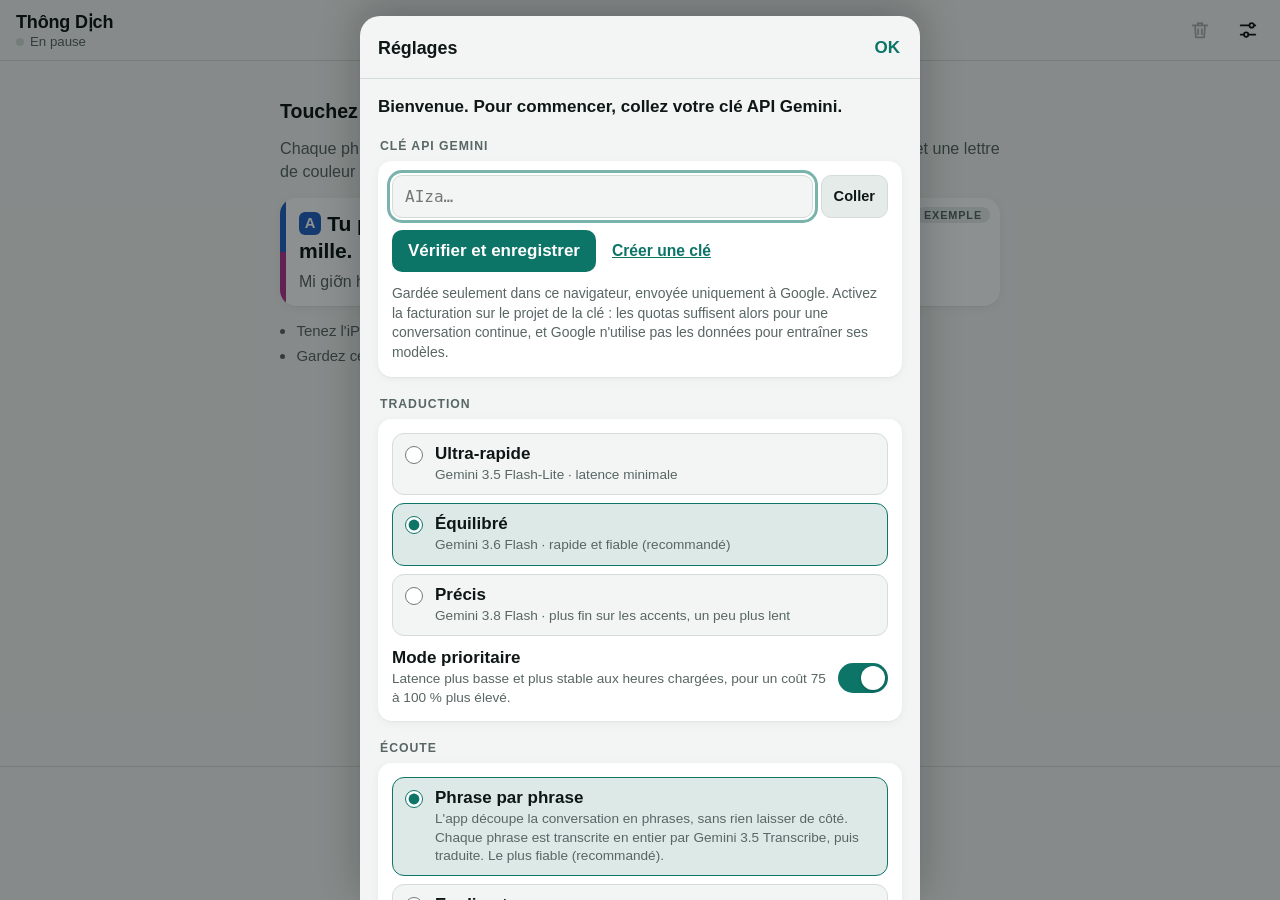
==== commit 172a7e3d: "Version 2.3 : mode « phrase par phrase », plus de trous entre les phrases En direct, le serveur Live" ====
--- a/index.html
+++ b/index.html
@@ -2,7 +2,7 @@
 <html lang="fr">
 <head>
 <meta charset="utf-8">
-<meta http-equiv="Content-Security-Policy" content="default-src 'none'; script-src 'sha256-14CaXYsXapu0q/La3n14waj1UbkkfhUVKiIC4ZBx8+4=' 'self' blob: 'wasm-unsafe-eval' https://cdn.jsdelivr.net; style-src 'sha256-BxRQVYc7Wt/KEvdBtu6pNakLBa4/b3q5r8MsGTIOv+s='; img-src data:; connect-src 'self' https://generativelanguage.googleapis.com wss://generativelanguage.googleapis.com https://cdn.jsdelivr.net; worker-src blob:; base-uri 'none'; form-action 'none'">
+<meta http-equiv="Content-Security-Policy" content="default-src 'none'; script-src 'sha256-Yh4HXFj57EG140ccu+p650aUxR+xBQe/8SoHYyJjNiI=' 'self' blob: 'wasm-unsafe-eval' https://cdn.jsdelivr.net; style-src 'sha256-BxRQVYc7Wt/KEvdBtu6pNakLBa4/b3q5r8MsGTIOv+s='; img-src data:; connect-src 'self' https://generativelanguage.googleapis.com wss://generativelanguage.googleapis.com https://cdn.jsdelivr.net; worker-src blob:; base-uri 'none'; form-action 'none'">
 <meta name="viewport" content="width=device-width, initial-scale=1, viewport-fit=cover">
 <title>Thông Dịch</title>
 <meta name="description" content="Interprète en direct : vietnamien du Centre vers le français, avec Gemini.">
@@ -600,7 +600,7 @@
         <div class="panel"><dl id="techInfo"></dl></div>
       </section>
 
-      <p class="note version">Sur iPhone, ajoutez la page à l'écran d'accueil (Partager › Sur l'écran d'accueil) pour l'ouvrir comme une app. · Thông Dịch web 2.2</p>
+      <p class="note version">Sur iPhone, ajoutez la page à l'écran d'accueil (Partager › Sur l'écran d'accueil) pour l'ouvrir comme une app. · Thông Dịch web 2.3</p>
     </div>
   </section>
 </div>
@@ -1516,7 +1516,7 @@
   priority: store.get('priority', true),
   showVi: store.get('showVi', true),
   cut: store.get('cut', 'complete'),
-  engine: store.get('engine', 'live'),
+  listen: store.get('listen', 'phrases'),
   micId: store.get('micId', ''),
   micLabel: store.get('micLabel', ''),
   voices: store.get('voices', true)
@@ -1543,7 +1543,7 @@
   { api: 'generate', tier: false, safety: false, thinking: false, label: 'generateContent (simplifiée)' }
 ];
 let cfgIndex = 0;
-const tech = { note: '', mode: '', rate: 0, gain: null, ttfb: null, total: null, probe: null };
+const tech = { note: '', mode: '', rate: 0, gain: null, asr: null, ttfb: null, total: null, probe: null };
 
 class GemError extends Error {
   constructor(kind, message, status) {
@@ -2087,13 +2087,14 @@
 function retryLine(line) {
   if (line.status !== 'failed') return;
   if (line.kind === 'live') translateText(line);
+  else if (line.kind === 'phrase') { if (line.vi) translateText(line); else transcribePhrase(line); }
   else translate(line);
 }
 
 /** Le réseau est revenu : on relance les phrases perdues pendant la coupure. */
 function retryFailed() {
   for (const line of lines) {
-    if (line.status === 'failed' && line.autoRetry && (line.kind === 'live' || line.audio)) retryLine(line);
+    if (line.status === 'failed' && line.autoRetry && (line.kind === 'live' || line.kind === 'phrase' || line.audio)) retryLine(line);
   }
 }
 window.addEventListener('online', retryFailed);
@@ -2311,7 +2312,7 @@
 
 let engine = 'clips';
 const live = {
-  on: false, current: null, next: null, sessions: new Set(), queue: [], ring: [], pos: 0,
+  on: false, current: null, next: null, sessions: new Set(), queue: [],
   worked: false, retries: 0, state: 'off', error: '', note: '',
   level: 0, heard: false, misses: 0,
   win: null, wins: [], winSeq: 0, switchWithin: 20000,
@@ -2345,7 +2346,7 @@
   for (const old of live.sessions) { old.closing = true; try { old.ws.close(); } catch (e) { /* déjà fermée */ } }
   clearTimeout(live.switchTimer);
   Object.assign(live, {
-    on: true, current: null, next: null, queue: [], ring: [], pos: 0, worked: false, retries: 0,
+    on: true, current: null, next: null, queue: [], worked: false, retries: 0,
     state: 'connecting', error: '', note: '', heard: false, misses: 0, wins: []
   });
   live.win = winOpen(0);
@@ -2437,9 +2438,6 @@
 
 /** Morceau d'audio venu du micro (100 ms, ou moins juste avant une fin de phrase). */
 function liveSend(chunk) {
-  live.ring.push(chunk);
-  while (live.ring.length && chunk.end - live.ring[0].end > 90 * RATE) live.ring.shift();   // 90 s pour la couleur des voix
-  live.pos = chunk.end;
   if (!live.on) return;
   live.queue.push(chunk);
   if (live.queue.length > 400) live.queue.shift();   // ~30 s au plus pendant une reconnexion
@@ -2593,7 +2591,7 @@
     const last = seg.flush();
     if (last) enqueue(last);
   }
-  showBanner('Écoute continue indisponible (' + reason + "). L'app traduit par extraits, comme avant.");
+  showBanner('Écoute en direct indisponible (' + reason + "). L'app traduit par extraits, comme avant.");
   updateStatus();
 }
 
@@ -2683,7 +2681,7 @@
 }
 
 function winSpan(w) {
-  return [w.first >= 0 ? w.first : w.start, w.last >= 0 ? w.last : (w.end === null ? live.pos : w.end)];
+  return [w.first >= 0 ? w.first : w.start, w.last >= 0 ? w.last : (w.end === null ? ring.pos : w.end)];
 }
 
 /** Fenêtre d'une transcription : par ses horodatages, sinon par l'ordre d'arrivée. */
@@ -2695,7 +2693,7 @@
     const mid = session.base + Math.round((a + b) / 2 * RATE);
     const hit = pending.find((w) => mid >= w.start && mid < w.end);
     if (hit) return hit;
-    if (open && mid >= open.start && mid <= live.pos + RATE) return open;
+    if (open && mid >= open.start && mid <= ring.pos + RATE) return open;
   }
   // Sans horodatage utilisable : la plus ancienne phrase finie qui attend encore sa transcription
   // (en activité manuelle, le serveur ne transcrit qu'en fin de phrase), sinon la phrase en cours.
@@ -2749,20 +2747,173 @@
 /** Audio d'une phrase, retrouvé dans les 90 dernières secondes, pour la couleur de la voix. */
 function liveVoice(line) {
   if (!S.voices || !voice.worker || voice.state === 'error' || line.voiceSent || !line.span) return;
-  const a = Math.max(0, line.span[0] - Math.round(0.15 * RATE));
-  const b = Math.min(live.pos, line.span[1] + Math.round(0.15 * RATE));
-  if (b - a < 0.6 * RATE) return;
-  const out = new Float32Array(Math.min(b - a, 20 * RATE));
+  const out = ringAudio(line.span[0] - Math.round(0.15 * RATE), line.span[1] + Math.round(0.15 * RATE), 20 * RATE);
+  if (out && out.length >= 0.6 * RATE) {
+    line.voiceSent = true;
+    voiceEmbed(line, out);
+  }
+}
+
+// ─── Mémoire audio commune ───────────────────────────────────────────────────
+// Les 90 dernières secondes envoyées par le micro (PCM 16 kHz, après gain automatique), pour la
+// couleur des voix et l'audio de chaque phrase. Positions en échantillons depuis le début de l'écoute.
+const ring = { chunks: [], pos: 0 };
+function ringPush(chunk) {
+  ring.chunks.push(chunk);
+  while (ring.chunks.length && chunk.end - ring.chunks[0].end > 90 * RATE) ring.chunks.shift();
+  ring.pos = chunk.end;
+}
+function ringReset() { ring.chunks = []; ring.pos = 0; }
+/** Échantillons [a, b) encore en mémoire (au plus `max`, depuis le début), ou null. */
+function ringAudio(a, b, max) {
+  a = Math.max(0, Math.round(a));
+  b = Math.min(ring.pos, Math.round(b));
+  if (max && b - a > max) b = a + max;
+  if (b <= a) return null;
+  const out = new Float32Array(b - a);
   let filled = 0;
-  for (const c of live.ring) {
+  for (const c of ring.chunks) {
     const cs = c.end - c.data.length;
     if (c.end <= a || cs >= b) continue;
-    for (let i = Math.max(a, cs); i < Math.min(b, c.end) && i - a < out.length; i++) { out[i - a] = c.data[i - cs] / 32768; filled++; }
-  }
-  if (filled >= 0.6 * RATE) {
-    line.voiceSent = true;
-    voiceEmbed(line, out);
-  }
+    const from = Math.max(a, cs), to = Math.min(b, c.end);
+    for (let i = from; i < to; i++) out[i - a] = c.data[i - cs] / 32768;
+    filled += to - from;
+  }
+  return filled ? out : null;
+}
+
+// ─── Phrase par phrase : Gemini 3.5 Transcribe ───────────────────────────────
+// L'app découpe la conversation en phrases (fenêtres de Turns, bout à bout, sans trou). Chaque
+// phrase parlée part en entier vers le modèle de transcription : une requête indépendante par
+// phrase, donc rien n'est perdu entre deux phrases, et le modèle entend la phrase entière. Sa
+// transcription est ensuite traduite en texte. Si le modèle est indisponible : mode par extraits.
+const TRANSCRIBE_MODEL = 'gemini-3.5-transcribe';
+const phr = { vocab: true, note: '' };
+
+/** Fin de phrase : son audio part à la transcription (avec 1 s avant le premier mot). */
+function phraseCut(c) {
+  if (!c.speech) return;
+  const samples = ringAudio(Math.max(c.start, c.first - RATE), c.at);
+  if (!samples || samples.length < 0.3 * RATE) return;
+  const line = {
+    id: ++lineSeq, kind: 'phrase', createdAt: Date.now(), audio: toBase64(encodeWAV(samples, RATE)),
+    vi: '', fr: '', doneVi: '', status: 'waiting', error: '', autoRetry: false, voiceIds: null, span: [c.first, c.last]
+  };
+  lines.push(line);
+  mountLine(line);
+  transcribePhrase(line);
+  liveVoice(line);
+}
+
+async function transcribePhrase(line) {
+  if (line.dead || line.transcribing || !line.audio) return;
+  if (!S.apiKey) {
+    Object.assign(line, { status: 'failed', error: 'Ajoutez votre clé API Gemini dans les réglages.', autoRetry: false });
+    render(line);
+    return;
+  }
+  line.transcribing = true;
+  Object.assign(line, { status: 'waiting', error: '', autoRetry: false });
+  render(line);
+  inFlight++;
+  updateStatus();
+  const t0 = performance.now();
+  try {
+    const text = await transcribe(line.audio);
+    tech.asr = performance.now() - t0;
+    if (line.dead) return;
+    const vi = String(text || '').replace(/\s+/g, ' ').trim();
+    if (!vi || isNoiseOnly(vi)) { removeLine(line); return; }   // bruit, silence : rien à traduire
+    line.vi = vi;
+    line.audio = null;
+    render(line);
+    translateText(line);
+    retryFailed();
+  } catch (err) {
+    if (line.dead) return;
+    if (err.fallback) { line.transcribing = false; phraseFallback(err); return; }
+    Object.assign(line, { status: 'failed', error: errorMessage(err), autoRetry: isTransient(err) || isKeyError(err) });
+    render(line);
+    if (isKeyError(err)) showBanner(errorMessage(err));
+  } finally {
+    line.transcribing = false;
+    inFlight--;
+    updateStatus();
+  }
+}
+
+/** Transcription d'une phrase, avec nouvelles tentatives ; liste de mots retirée si refusée. */
+async function transcribe(audio) {
+  for (let attempt = 1; ; attempt++) {
+    try {
+      return await transcribeOnce(audio, phr.vocab);
+    } catch (err) {
+      if (err.kind === 'http' && !isKeyError(err) && (err.status === 400 || err.status === 404)) {
+        if (err.status === 400 && phr.vocab) {
+          phr.vocab = false;
+          phr.note = 'liste de mots refusée (' + err.message.slice(0, 120) + ')';
+          attempt--;
+          continue;
+        }
+        err.fallback = true;   // modèle ou requête refusés : on passe au mode par extraits
+        throw err;
+      }
+      if (attempt >= 3 || !isTransient(err)) throw err;
+      await sleep(err.status === 429 ? 1500 * attempt : 400 * attempt);
+    }
+  }
+}
+
+async function transcribeOnce(audio, vocab) {
+  const config = { languageCodes: ['vi-VN', 'en-US'] };
+  if (vocab) config.customVocabulary = LIVE_VOCAB;
+  const body = {
+    contents: [{ role: 'user', parts: [{ inlineData: { mimeType: 'audio/wav', data: audio } }] }],
+    generationConfig: { audioTranscriptionConfig: config }
+  };
+  const ctl = new AbortController();
+  let timedOut = false;
+  const timer = setTimeout(() => { timedOut = true; ctl.abort(); }, 25000);
+  let res, raw;
+  try {
+    res = await fetch(API + '/models/' + TRANSCRIBE_MODEL + ':generateContent', {
+      method: 'POST',
+      headers: { 'Content-Type': 'application/json', 'x-goog-api-key': S.apiKey },
+      body: JSON.stringify(body),
+      signal: ctl.signal,
+      cache: 'no-store'
+    });
+    raw = await res.text();
+  } catch (e) {
+    throw new GemError(timedOut ? 'timeout' : 'network', e && e.message);
+  } finally {
+    clearTimeout(timer);
+  }
+  if (!res.ok) throw new GemError('http', errorText(raw), res.status);
+  let json;
+  try { json = JSON.parse(raw); } catch (e) { throw new GemError('stream', 'réponse illisible'); }
+  const c = json.candidates && json.candidates[0];
+  if (!c && json.promptFeedback && json.promptFeedback.blockReason) throw new GemError('stream', 'contenu bloqué (' + json.promptFeedback.blockReason + ')');
+  const parts = c && c.content && Array.isArray(c.content.parts) ? c.content.parts : [];
+  return parts.filter((p) => typeof p.text === 'string' && !p.thought).map((p) => p.text).join(' ');
+}
+
+/** Modèle de transcription indisponible : les phrases en attente et la suite passent par extraits. */
+function phraseFallback(err) {
+  if (engine === 'phrases') {
+    engine = 'clips';
+    capCommand({ type: 'stream', on: false });
+    showBanner('Gemini 3.5 Transcribe indisponible (' + err.message.slice(0, 120) + "). L'app traduit par extraits.");
+  }
+  phr.note = 'transcription indisponible (' + err.message.slice(0, 120) + ')';
+  for (const line of lines.slice()) {
+    if (line.kind === 'phrase' && !line.vi && line.audio && !line.dead && !line.transcribing) {
+      line.kind = 'clip';
+      translate(line);
+    }
+  }
+  updateStatus();
+  if (!sheet.hidden) renderTech();
 }
 
 function cleanFrench(text) {
@@ -2910,9 +3061,9 @@
   cap.lastAudio = performance.now();
   if (document.hidden) heardWhileHidden = true;
   if (msg.type === 'level') { setLevel(msg.v); tech.gain = msg.gain; }
-  else if (msg.type === 'pcm') liveSend(msg);
-  else if (msg.type === 'cut') liveCut(msg);
-  else if (msg.type === 'speech') liveSpeech(msg);
+  else if (msg.type === 'pcm') { ringPush(msg); if (engine === 'live') liveSend(msg); }
+  else if (msg.type === 'cut') { if (engine === 'live') liveCut(msg); else if (engine === 'phrases') phraseCut(msg); }
+  else if (msg.type === 'speech') { if (engine === 'live') liveSpeech(msg); }
   else if (msg.type === 'segment') { if (engine === 'clips') enqueue(msg.samples); }
   else if (msg.type === 'flushed') {
     const done = flushWaiters.get(msg.id);
@@ -2960,7 +3111,7 @@
       const node = new AudioWorkletNode(ctx, 'td-capture', {
         numberOfInputs: 1, numberOfOutputs: 1, outputChannelCount: [1],
         channelCount: 1, channelCountMode: 'explicit', channelInterpretation: 'speakers',
-        processorOptions: { tuning: currentTuning(), turns: currentTurns(), stream: engine === 'live' }
+        processorOptions: { tuning: currentTuning(), turns: currentTurns(), stream: engine !== 'clips' }
       });
       node.port.onmessage = (e) => onCapture(e.data);
       node.connect(cap.sink);
@@ -2974,7 +3125,7 @@
     // Secours : même traitement, sur le thread principal.
     const sp = ctx.createScriptProcessor(2048, 1, 1);
     const rs = new Resampler(ctx.sampleRate, 16000);
-    const feed = new Capture({ tuning: currentTuning(), turns: currentTurns(), stream: engine === 'live' }, (m) => onCapture(m));
+    const feed = new Capture({ tuning: currentTuning(), turns: currentTurns(), stream: engine !== 'clips' }, (m) => onCapture(m));
     cap.feed = feed;
     sp.onaudioprocess = (e) => {
       if (cap.feed === feed) feed.process(rs.process(e.inputBuffer.getChannelData(0)));
@@ -3036,7 +3187,8 @@
     return;
   }
   starting = true;
-  engine = S.engine === 'clips' ? 'clips' : 'live';
+  engine = ENGINES.some((e) => e.id === S.listen) ? S.listen : 'phrases';
+  ringReset();
   updateStatus();
   lockScreen();   // demandé pendant le toucher : Safari l'accorde plus volontiers
   // L'AudioContext doit naître pendant le toucher (règle de Safari), avant toute attente.
@@ -3278,8 +3430,9 @@
 });
 
 const ENGINES = [
-  { id: 'live', title: 'Continue', sub: "Gemini 3.5 Transcribe écoute sans interruption et écrit le vietnamien au fil de la parole ; l'app coupe les phrases sur les vraies pauses et traduit chacune. Le plus juste (recommandé)." },
-  { id: 'clips', title: 'Par extraits', sub: "L'ancien mode : chaque phrase est envoyée en audio à Gemini, qui transcrit et traduit d'un coup." }
+  { id: 'phrases', title: 'Phrase par phrase', sub: "L'app découpe la conversation en phrases, sans rien laisser de côté. Chaque phrase est transcrite en entier par Gemini 3.5 Transcribe, puis traduite. Le plus fiable (recommandé)." },
+  { id: 'live', title: 'En direct', sub: "Gemini 3.5 Transcribe Live écrit le vietnamien pendant qu'on parle. Plus réactif, mais il peut manquer le début d'une phrase après une pause." },
+  { id: 'clips', title: 'Par extraits', sub: "L'ancien mode : chaque phrase est envoyée en audio à Gemini Flash, qui transcrit et traduit d'un coup." }
 ];
 function renderEngines() {
   const box = $('engineChoices');
@@ -3292,9 +3445,9 @@
     input.name = 'engine';
     input.value = en.id;
     input.id = 'engine-' + en.id;
-    input.checked = en.id === (S.engine === 'clips' ? 'clips' : 'live');
+    input.checked = en.id === (ENGINES.some((e) => e.id === S.listen) ? S.listen : 'phrases');
     input.addEventListener('change', () => {
-      save('engine', en.id);
+      save('listen', en.id);
       $('engineNote').hidden = !listening;
     });
     const text = document.createElement('span');
@@ -3411,13 +3564,15 @@
 }
 
 function liveStatusText() {
+  if (listening && engine === 'phrases') return 'phrase par phrase · Gemini 3.5 Transcribe' + (phr.vocab ? '' : ' (sans liste de mots)');
   if (engine === 'live' && live.on) {
-    if (live.state === 'connected') return 'continue · Gemini 3.5 Transcribe connecté · phrases découpées par ' + (LIVE_LEVELS[live.level].manual ? "l'app" : 'Google');
-    if (live.state === 'reconnecting') return 'continue · reconnexion (' + live.error + ')';
-    return 'continue · connexion…';
-  }
-  if (live.state === 'error') return 'par extraits (continue indisponible : ' + live.error + ')';
-  return S.engine === 'clips' ? 'par extraits' : 'continue (au démarrage de l\'écoute)';
+    if (live.state === 'connected') return 'en direct · Gemini 3.5 Transcribe Live connecté · phrases découpées par ' + (LIVE_LEVELS[live.level].manual ? "l'app" : 'Google');
+    if (live.state === 'reconnecting') return 'en direct · reconnexion (' + live.error + ')';
+    return 'en direct · connexion…';
+  }
+  if (live.state === 'error') return 'par extraits (en direct indisponible : ' + live.error + ')';
+  if (phr.note && engine === 'clips' && S.listen === 'phrases') return 'par extraits (' + phr.note + ')';
+  return ({ phrases: 'phrase par phrase', live: 'en direct', clips: 'par extraits' }[S.listen] || 'phrase par phrase') + ' (au démarrage de l\'écoute)';
 }
 
 function voiceStatus() {
@@ -3435,12 +3590,13 @@
     ['Connexion', CONFIGS[cfgIndex].label + (S.priority && CONFIGS[cfgIndex].tier ? ' · prioritaire' : '')],
     ['Audio', tech.mode ? tech.mode + ' · ' + tech.rate + ' Hz → 16 kHz' : 'pas encore démarré'],
     ['Gain du micro', typeof tech.gain === 'number' ? (tech.gain >= 0 ? '+' : '−') + Math.abs(Math.round(tech.gain)) + ' dB, automatique' : 'automatique (×16 au plus par phrase)'],
-    ['Dernière phrase', tech.total ? (tech.ttfb ? 'premiers mots ' + seconds(tech.ttfb) + ' · ' : '') + 'complète ' + seconds(tech.total) : '—'],
+    ['Dernière phrase', tech.total ? (tech.asr ? 'transcription ' + seconds(tech.asr) + ' · ' : '') + (tech.ttfb ? 'premiers mots ' + seconds(tech.ttfb) + ' · ' : '') + 'traduction ' + seconds(tech.total) : '—'],
     ['Écran allumé', 'wakeLock' in navigator ? (wakeLock ? 'actif' : 'pendant l\'écoute') : 'non pris en charge'],
     ['Voix', voiceStatus()]
   ];
   if (tech.probe && !tech.probe.ok) rows.push(['Dernier test', errorMessage(tech.probe.err)]);
   if (live.note) rows.push(['Écoute (note)', live.note]);
+  if (phr.note) rows.push(['Transcription (note)', phr.note]);
   if (tech.note) rows.push(['Note', tech.note]);
   const dl = $('techInfo');
   dl.textContent = '';
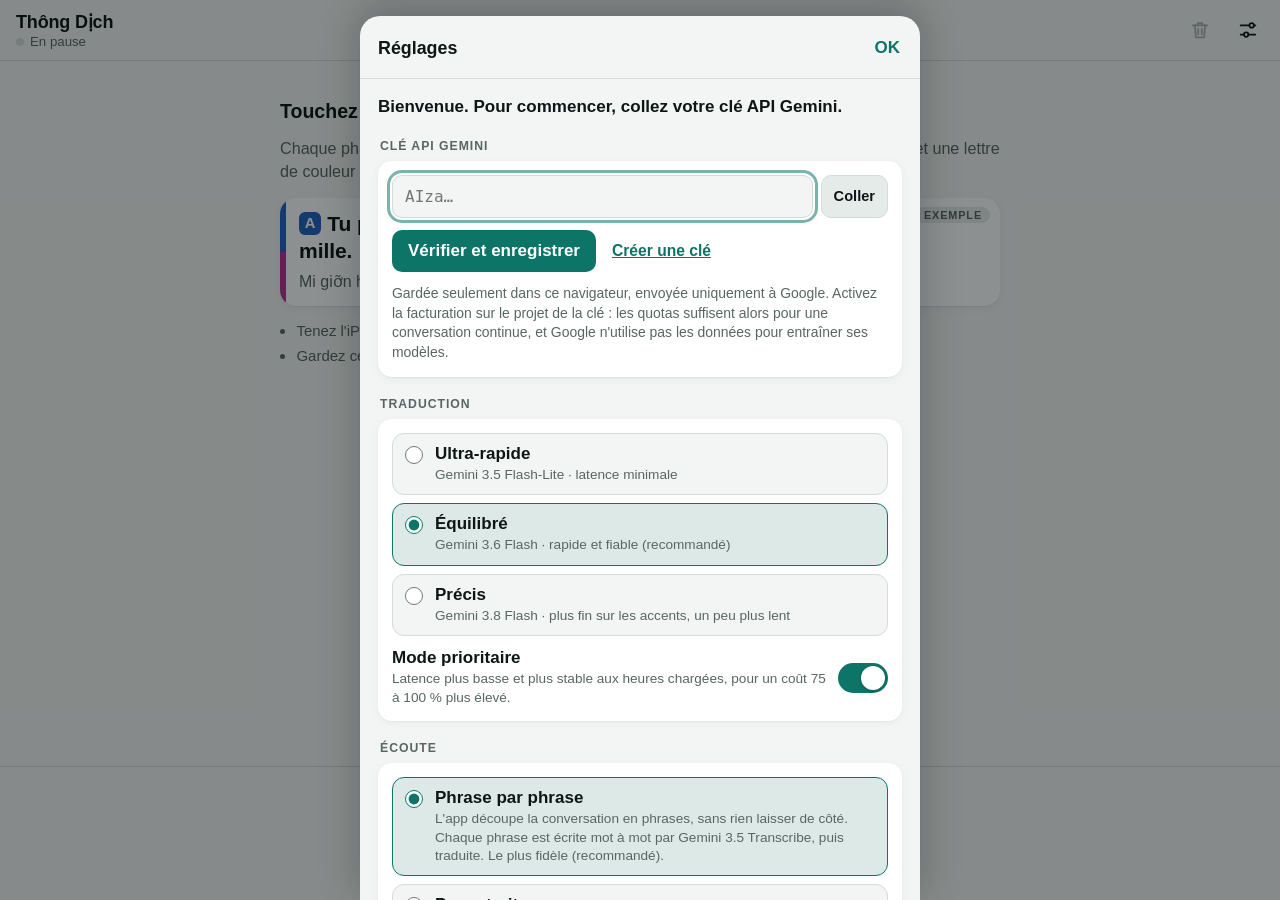
==== commit 3ae63d39: "Version 2.5 : transcriptions lues au bon endroit, réglettes de découpage - Gemini 3.5 Transcribe ran" ====
--- a/index.html
+++ b/index.html
@@ -2,7 +2,7 @@
 <html lang="fr">
 <head>
 <meta charset="utf-8">
-<meta http-equiv="Content-Security-Policy" content="default-src 'none'; script-src 'sha256-Yh4HXFj57EG140ccu+p650aUxR+xBQe/8SoHYyJjNiI=' 'self' blob: 'wasm-unsafe-eval' https://cdn.jsdelivr.net; style-src 'sha256-BxRQVYc7Wt/KEvdBtu6pNakLBa4/b3q5r8MsGTIOv+s='; img-src data:; connect-src 'self' https://generativelanguage.googleapis.com wss://generativelanguage.googleapis.com https://cdn.jsdelivr.net; worker-src blob:; base-uri 'none'; form-action 'none'">
+<meta http-equiv="Content-Security-Policy" content="default-src 'none'; script-src 'sha256-5IWaamPBa14gmxUUK5pq3Q8K+E2+EHHromZO7x9D2JU=' 'self' blob: 'wasm-unsafe-eval' https://cdn.jsdelivr.net; style-src 'sha256-5eBryRis2RIHGa9GcDOfHjVPFv/KpFG14Dw05eIB7a0='; img-src data:; connect-src 'self' https://generativelanguage.googleapis.com wss://generativelanguage.googleapis.com https://cdn.jsdelivr.net; worker-src blob:; base-uri 'none'; form-action 'none'">
 <meta name="viewport" content="width=device-width, initial-scale=1, viewport-fit=cover">
 <title>Thông Dịch</title>
 <meta name="description" content="Interprète en direct : vietnamien du Centre vers le français, avec Gemini.">
@@ -453,6 +453,14 @@
 .toggle input:checked + i { background: var(--accent); }
 .toggle input:checked + i::after { transform: translateX(20px); }
 .toggle input:focus-visible + i { outline: 3px solid color-mix(in srgb, var(--accent) 55%, transparent); outline-offset: 2px; }
+.slider { display: grid; gap: 4px; min-width: 0; }
+.slider + .slider { padding-top: 12px; border-top: 1px solid var(--hair); }
+.slider-head { display: flex; align-items: baseline; justify-content: space-between; gap: 12px; }
+.slider output { font-weight: 700; color: var(--accent); font-variant-numeric: tabular-nums; }
+.slider small { font-size: .8rem; line-height: 1.38; color: var(--muted); }
+.slider input[type="range"] { display: block; width: 100%; height: 30px; margin: 0; accent-color: var(--accent); }
+.row-btns .small-btn { padding: 8px 12px; }
+.small-btn:disabled { opacity: .45; }
 .tech dl { display: grid; grid-template-columns: auto 1fr; gap: 6px 14px; margin: 0; font-size: .8rem; line-height: 1.35; }
 .tech dt { color: var(--muted); }
 .tech dd { margin: 0; min-width: 0; overflow-wrap: anywhere; font-variant-numeric: tabular-nums; }
@@ -562,7 +570,20 @@
       <section class="group" id="cutGroup">
         <h3>Découpage des phrases</h3>
         <div class="panel">
-          <div class="choices" id="cutChoices" role="radiogroup" aria-label="Découpage des phrases"></div>
+          <label class="slider" for="pauseRange">
+            <span class="slider-head"><b>Fin de phrase</b><output id="pauseOut" for="pauseRange">1,0 s</output></span>
+            <input type="range" id="pauseRange" min="0.3" max="2" step="0.1" aria-describedby="pauseSub">
+            <small id="pauseSub">Silence après lequel la phrase part. Plus court : plus réactif, mais une phrase peut partir en deux morceaux. Quand une autre voix prend la parole, la phrase part sans attendre.</small>
+          </label>
+          <label class="slider" for="maxRange">
+            <span class="slider-head"><b>Réplique longue</b><output id="maxOut" for="maxRange">6 s</output></span>
+            <input type="range" id="maxRange" min="3" max="15" step="1" aria-describedby="maxSub">
+            <small id="maxSub">Passé 6 s de parole, la phrase part à la première petite pause, au plus tard à 12 s.</small>
+          </label>
+          <div class="row-btns">
+            <button type="button" class="small-btn" id="cutReset">Valeurs par défaut</button>
+            <span class="note">S'applique tout de suite, même pendant l'écoute.</span>
+          </div>
         </div>
       </section>
 
@@ -600,7 +621,7 @@
         <div class="panel"><dl id="techInfo"></dl></div>
       </section>
 
-      <p class="note version">Sur iPhone, ajoutez la page à l'écran d'accueil (Partager › Sur l'écran d'accueil) pour l'ouvrir comme une app. · Thông Dịch web 2.3</p>
+      <p class="note version">Sur iPhone, ajoutez la page à l'écran d'accueil (Partager › Sur l'écran d'accueil) pour l'ouvrir comme une app. · Thông Dịch web 2.5</p>
     </div>
   </section>
 </div>
@@ -711,7 +732,7 @@
     this.cur = [];         // trames de la phrase en cours
     this.silenceRun = 0;
     this.peak = 0;         // niveau max (0…1) depuis la dernière lecture, pour l'interface
-    this.onFrame = null;   // (parole ?, numéro de trame) : décision de chaque trame, pour Turns
+    this.onFrame = null;   // (parole ?, numéro de trame, niveau dB) : chaque trame, pour Turns
   }
 
   /** Ajoute des échantillons à 16 kHz. Renvoie les phrases terminées (Float32Array). */
@@ -760,7 +781,7 @@
     if (this.framesSeen <= this.calibrationFrames) {
       this.noiseFloor = this.percentile();
       this.pushIdle({ f: f, e: db, v: false });
-      if (this.onFrame) this.onFrame(false, this.framesSeen);
+      if (this.onFrame) this.onFrame(false, this.framesSeen, db);
       return null;
     }
 
@@ -768,7 +789,7 @@
     const isStart = db > Math.max(this.noiseFloor + t.startMarginDB, t.absoluteFloorDB);
     const isKeep = db > Math.max(this.noiseFloor + t.keepMarginDB, t.absoluteFloorDB);
     this.noiseFloor = this.noiseFloor * 0.8 + this.percentile() * 0.2;
-    if (this.onFrame) this.onFrame(isKeep, this.framesSeen);
+    if (this.onFrame) this.onFrame(isKeep, this.framesSeen, db);
 
     if (!this.inSpeech) {
       this.pushIdle({ f: f, e: db, v: isKeep });
@@ -950,26 +971,60 @@
  * d'un bloc et qui est traduite d'un bloc. Elle se ferme sur une vraie pause (endSilence) ;
  * pendant un long monologue, sur la première courte pause passé softMax de parole, au plus tard
  * à hardMax. Un long silence est aussi refermé (idleMax), toujours pendant le silence.
- * Reçoit la décision parole / silence de Segmenter pour chaque trame de 20 ms.
+ *
+ * La parole est repérée par rapport au bruit de fond mesuré sur les 10 dernières secondes (les
+ * moments les plus calmes) : après une voix forte, une réponse plus faible est entendue tout de
+ * suite, au lieu d'être prise pour du silence le temps que la mesure redescende.
  */
 class Turns {
   constructor(tuning) {
+    this.hist = null;
+    this.floor = -90;
+    this.setTuning(tuning);
+    this.reset(0);
+  }
+
+  /** Nouveaux réglages, sans couper la phrase en cours ni perdre la mesure du bruit de fond. */
+  setTuning(tuning) {
     const t = Object.assign({
-      endSilence: 0.8,   // pause qui clôt une phrase
-      softMax: 8,        // passé cette durée depuis le premier mot, une courte pause suffit…
+      endSilence: 1.0,   // pause qui clôt une phrase
+      softMax: 6,        // passé cette durée depuis le premier mot, une courte pause suffit…
       softPause: 0.25,   // …de cette longueur
-      hardMax: 14,       // durée maximale depuis le premier mot
+      hardMax: 12,       // durée maximale depuis le premier mot
       idleMax: 20,       // fenêtre sans parole refermée après cette durée
-      minVoiced: 0.2     // parole minimale pour qu'une fenêtre compte
+      minVoiced: 0.2,    // parole minimale pour qu'une fenêtre compte
+      margin: 6,         // dB au-dessus du bruit de fond pour compter comme parole
+      floorWindow: 10,   // s : fenêtre de mesure du bruit de fond
+      absoluteFloorDB: -66
     }, tuning || {});
     const fd = 0.02;
+    this.t = t;
     this.endFrames = Math.max(1, Math.round(t.endSilence / fd));
     this.softFrames = Math.max(1, Math.round(t.softMax / fd));
     this.pauseFrames = Math.max(1, Math.round(t.softPause / fd));
     this.hardFrames = Math.max(this.softFrames, Math.round(t.hardMax / fd));
     this.idleFrames = Math.max(1, Math.round(t.idleMax / fd));
     this.minVoiced = Math.max(1, Math.round(t.minVoiced / fd));
-    this.reset(0);
+    const n = Math.max(50, Math.round(t.floorWindow / fd));
+    if (!this.hist || this.hist.length !== n) {
+      this.hist = new Float64Array(n);
+      this.histLen = 0;
+      this.histPos = 0;
+    }
+  }
+
+  /** Parole dans cette trame ? (niveau en dB par rapport au bruit de fond des 10 dernières secondes) */
+  isVoiced(db) {
+    const h = this.hist;
+    h[this.histPos] = db;
+    this.histPos = (this.histPos + 1) % h.length;
+    if (this.histLen < h.length) this.histLen++;
+    if (this.histLen < 10) return false;
+    if (this.histLen < 50 || this.histPos % 5 === 0) {
+      const sorted = Array.prototype.slice.call(h, 0, this.histLen).sort(function (a, b) { return a - b; });
+      this.floor = sorted[Math.floor(this.histLen * 0.05)];
+    }
+    return db > Math.max(this.floor + this.t.margin, this.t.absoluteFloorDB);
   }
 
   reset(at) {
@@ -984,10 +1039,12 @@
   }
 
   /**
-   * Trame de 20 ms finissant à `end` (position en échantillons). Rend { type: 'speech' } au
-   * début de la parole, { type: 'cut' } à la fin de la fenêtre, sinon null.
+   * Trame de 20 ms finissant à `end` (position en échantillons), de niveau `db`. Rend
+   * { type: 'speech' } au début de la parole, { type: 'cut' } à la fin de la fenêtre, sinon null.
    */
-  frame(keep, end) {
+  frame(db, end) {
+    const keep = this.isVoiced(db);
+    this.lastKeep = keep;
     this.frames++;
     let event = null;
     // Une trame isolée au-dessus du bruit (claquement, klaxon bref) ne compte pas : il en faut deux de suite.
@@ -1009,23 +1066,30 @@
       // Pas encore de vraie parole : un bruit bref suivi d'une pause est oublié, et un long
       // silence est refermé (pendant le silence, donc sans couper personne).
       if (this.first >= 0 && this.silence >= this.endFrames) { this.first = -1; this.last = -1; this.voiced = 0; }
-      if (this.frames >= this.idleFrames && this.silence >= this.endFrames) return this.cut(end);
+      if (this.frames >= this.idleFrames && this.silence >= this.endFrames) return this.cut(end, 'silence');
       return event;
     }
     const spoken = (end - this.first) / 320;   // trames depuis le premier mot
-    if (this.silence >= this.endFrames ||
-        (spoken >= this.softFrames && this.silence >= this.pauseFrames) ||
-        spoken >= this.hardFrames) {
-      return this.cut(end);
-    }
+    if (this.silence >= this.endFrames) return this.cut(end, 'pause');
+    if ((spoken >= this.softFrames && this.silence >= this.pauseFrames) || spoken >= this.hardFrames) return this.cut(end, 'longue réplique');
     return event;
   }
 
+  /**
+   * La phrase en cours est partie jusqu'à `at` sans passer par ici (autre voix repérée par
+   * l'app) : la durée d'une réplique longue se compte désormais depuis `at`.
+   */
+  rebase(at) {
+    if (!(at > this.start)) return;
+    this.start = at;
+    if (this.first >= 0 && this.first < at) this.first = at;
+  }
+
   /** Ferme la fenêtre à la position `at` et en ouvre une nouvelle. */
-  cut(at) {
+  cut(at, why) {
     const w = {
       type: 'cut', at: at, start: this.start, first: this.first, last: this.last,
-      voiced: this.voiced * 0.02, speech: this.voiced >= this.minVoiced
+      voiced: this.voiced * 0.02, speech: this.voiced >= this.minVoiced, why: why || 'arrêt'
     };
     this.reset(at);
     return w;
@@ -1048,6 +1112,8 @@
     this.pcm = new Int16Array(1600);
     this.fill = 0;
     this.events = [];
+    this.vad = [];         // parole (1) ou non (0) de chaque trame de 20 ms depuis le dernier morceau
+    this.vadEnd = 0;       // position de fin de la dernière de ces trames
     this.count = 0;
     this.retune(o.tuning, o.turns);
   }
@@ -1056,14 +1122,16 @@
     const self = this;
     this.seg = new Segmenter(tuning);
     this.segBase = this.pos;
-    this.seg.onFrame = function (keep, n) { self.frame(keep, self.segBase + n * 320); };
+    this.seg.onFrame = function (keep, n, db) { self.frame(db, self.segBase + n * 320); };
     this.turns = new Turns(turns);
     this.turns.reset(this.pos);
   }
 
-  frame(keep, end) {
+  frame(db, end) {
     if (!this.stream) return;
-    const e = this.turns.frame(keep, end);
+    const e = this.turns.frame(db, end);
+    this.vad.push(this.turns.lastKeep ? 1 : 0);
+    this.vadEnd = end;
     if (e) this.events.push(e);
   }
 
@@ -1109,7 +1177,10 @@
       data = this.pcm.slice(0, this.fill);
     }
     this.fill = 0;
-    this.post({ type: 'pcm', data: data, end: at }, [data.buffer]);
+    // Décisions parole / silence des trames finies depuis le morceau précédent (pour l'app).
+    const vad = Uint8Array.from(this.vad);
+    this.vad.length = 0;
+    this.post({ type: 'pcm', data: data, end: at, vad: vad, vadEnd: this.vadEnd }, [data.buffer]);
   }
 
   /** Commandes de l'app : stream (continu ou extraits), flush (rendre la phrase en cours), tune. */
@@ -1119,6 +1190,12 @@
       this.turns.reset(this.pos);
       return;
     }
+    if (m.type === 'tune' && this.stream) {
+      // En continu : les nouveaux seuils valent tout de suite, phrase en cours comprise.
+      this.turns.setTuning(m.turns);
+      return;
+    }
+    if (m.type === 'rebase') { this.turns.rebase(m.at); return; }
     if (m.type !== 'flush' && m.type !== 'tune') return;
     if (this.stream) {
       this.sendPcm(this.pos);
@@ -1477,8 +1554,120 @@
   return runs;
 }
 
+/**
+ * Tours de parole d'une phrase : on coupe là où la voix change, au point le plus calme entre les
+ * deux voix, pour traduire chaque personne à part. Un tour d'une seule fenêtre (≈ 1,5 s : « ừ »,
+ * « dạ ») reste avec ses voisins, et aucune partie ne fait moins d'une seconde.
+ * ids : voix de chaque fenêtre (null = inconnue) ; spans : [début, fin] de chaque fenêtre, en
+ * échantillons de x. Rend [{a, b, ids}] : une seule partie s'il n'y a rien à couper.
+ */
+function speakerParts(x, ids, spans, rate) {
+  const whole = [{ a: 0, b: x.length, ids: ids.slice() }];
+  if (ids.length < 4 || spans.length !== ids.length) return whole;
+  // Suites de fenêtres de la même voix ; une fenêtre inconnue suit le tour en cours.
+  const runs = [];
+  ids.forEach((id, i) => {
+    const last = runs[runs.length - 1];
+    if (last && (id === null || id === last.id)) last.idx.push(i);
+    else if (id !== null) runs.push({ id, idx: [i] });
+  });
+  const count = (r) => r.idx.filter((i) => ids[i] === r.id).length;
+  const turns = [];
+  for (const r of runs) {
+    const prev = turns[turns.length - 1];
+    if (prev && (prev.id === r.id || count(r) < 2)) prev.idx.push(...r.idx);
+    else turns.push({ id: r.id, idx: r.idx.slice() });
+  }
+  if (turns.length > 1 && count(turns[0]) < 2) {
+    turns[1].idx = turns[0].idx.concat(turns[1].idx);
+    turns.shift();
+  }
+  if (turns.length < 2) return whole;
+  const center = (i) => (spans[i][0] + spans[i][1]) / 2;
+  const bounds = [0];
+  for (let k = 0; k + 1 < turns.length; k++) {
+    const own = (t) => t.idx.filter((i) => ids[i] === t.id);
+    const c0 = center(Math.max.apply(null, own(turns[k]))), c1 = center(Math.min.apply(null, own(turns[k + 1])));
+    const lo = Math.max(0, Math.min(c0, c1) - 0.25 * rate), hi = Math.min(x.length, Math.max(c0, c1) + 0.25 * rate);
+    bounds.push(quietest(x, lo, hi));
+  }
+  bounds.push(x.length);
+  // Une partie de moins d'une seconde rejoint sa voisine la plus courte (la coupe est retirée).
+  for (let k = 0; bounds.length > 2 && k + 1 < bounds.length;) {
+    if (bounds[k + 1] - bounds[k] >= rate) { k++; continue; }
+    const last = bounds.length - 2;
+    const drop = k === 0 ? 1 : k === last ? k : (bounds[k] - bounds[k - 1] <= bounds[k + 2] - bounds[k + 1] ? k : k + 1);
+    bounds.splice(drop, 1);
+    k = 0;
+  }
+  if (bounds.length <= 2) return whole;
+  const parts = [];
+  for (let k = 0; k + 1 < bounds.length; k++) {
+    const a = bounds[k], b = bounds[k + 1];
+    const own = ids.filter((id, i) => center(i) >= a && center(i) < b);
+    // Voix principale de la partie (les fenêtres à cheval sur la coupe portent parfois la voisine).
+    const tally = new Map();
+    for (const id of own) if (id !== null) tally.set(id, (tally.get(id) || 0) + 1);
+    let main = null, most = 0, known = 0;
+    for (const [id, n] of tally) { known += n; if (n > most) { most = n; main = id; } }
+    parts.push({ a, b, ids: main !== null && most >= 0.6 * known ? [main] : own });
+  }
+  return parts;
+}
+
+/** Milieu de la tranche de 20 ms la plus calme entre lo et hi (échantillons à 16 kHz). */
+function quietest(x, lo, hi) {
+  let best = Math.round((lo + hi) / 2), min = Infinity;
+  for (let s = Math.round(lo); s + 320 <= hi; s += 160) {
+    let e = 0;
+    for (let k = s; k < s + 320; k++) e += x[k] * x[k];
+    if (e < min) { min = e; best = s + 160; }
+  }
+  return best;
+}
+
+/**
+ * Changement de voix en cours de phrase, d'après les empreintes des fenêtres de 1,5 s calculées
+ * au fil de l'écoute (list : {c: centre en échantillons, e: empreinte normalisée}, depuis le début
+ * de la phrase). La voix du début est celle des premières fenêtres ; on cherche la première paire
+ * de fenêtres qui se ressemblent entre elles et nettement pas à ce début. Rend {lo, hi} : la zone
+ * où chercher le point de coupe (la fenêtre d'avant peut mêler les deux voix), ou null.
+ */
+function speakerChange(list, rate) {
+  const n = list.length;
+  if (n < 4) return null;
+  const dot = VoiceClusters.dot;
+  const mean = (items) => {
+    const sum = new Float32Array(items[0].e.length);
+    for (const it of items) for (let i = 0; i < sum.length; i++) sum[i] += it.e[i];
+    return VoiceClusters.normalize(sum);
+  };
+  const head = dot(list[0].e, list[1].e) >= 0.5 ? list.slice(0, 2) : list.slice(0, 3);
+  const start = mean(head);
+  // Voix déjà reconnues (identifiants de VoiceClusters, seuils adaptés à chaque voix) : deux
+  // fenêtres d'une autre voix que celle du début suffisent, même si les deux voix se ressemblent.
+  const startId = head[0].id !== undefined && head[0].id !== null && head.every((h) => h.id === head[0].id) ? head[0].id : null;
+  const lastId = list[n - 1].id;
+  if (startId !== null && lastId !== undefined && lastId !== null && lastId !== startId && list[n - 2].id === lastId) {
+    let j = head.length;
+    while (j < n - 1 && list[j].id !== lastId) j++;
+    return { lo: list[j - 1].c - 0.25 * rate, hi: list[j].c + 0.25 * rate };
+  }
+  for (let k = head.length; k + 1 < n; k++) {
+    if (dot(list[k].e, list[k + 1].e) < 0.5) continue;
+    const next = mean([list[k], list[k + 1]]);
+    if (dot(start, next) >= 0.4) continue;
+    // Point de bascule : la première fenêtre plus proche de la nouvelle voix que de celle du début
+    // (la détection peut arriver une fenêtre trop tard quand les deux voix se ressemblent un peu).
+    let j = head.length;
+    while (j < k && dot(list[j].e, start) >= dot(list[j].e, next)) j++;
+    return { lo: list[j - 1].c - 0.25 * rate, hi: list[j].c + 0.25 * rate };
+  }
+  return null;
+}
+
 if (typeof module !== 'undefined') {
-  module.exports = { Fbank, voicedPart, VoiceClusters, voiceRuns };
+  module.exports = { Fbank, voicedPart, VoiceClusters, voiceRuns, speakerParts, quietest, speakerChange };
 }
 
 // ─── Thông Dịch : interprète vietnamien (Centre) → français ──────────────────
@@ -1486,7 +1675,7 @@
 // le thread audio (AudioWorklet) et chaque phrase part aussitôt vers Gemini, en
 // parallèle des précédentes. Rien n'est perdu pendant qu'une traduction est en cours.
 
-const PROMPT = "Tu es traducteur vietnamien → français. Tu reçois un court extrait audio capté par le micro d'un téléphone : des gens qui parlent autour, avec l'accent du Sud (Saigon), du Centre ou du Nord, souvent à plusieurs et avec du bruit.\n\nTa seule tâche : transcrire ce qui est dit, puis le traduire fidèlement. Tu ne juges pas, tu n'interprètes ni les intentions ni les émotions, tu ne commentes pas.\n\nLIGNE VI (transcription)\n- Vietnamien avec diacritiques, tel que prononcé, en gardant les mots régionaux et familiers.\n- Plusieurs personnes : sépare les répliques par « / ». Si elles parlent en même temps, transcris d'abord la voix la plus claire ; un passage trop mêlé pour être compris devient […], sans fondre les phrases ensemble.\n- Passage inaudible : […]. N'invente jamais rien.\n- Ignore les bruits, les rires, les applaudissements et la musique : ne les note pas.\n- Ignore aussi ce qui est dit en anglais ou en français : ne le transcris pas et ne le traduis pas.\n\nLIGNE FR (traduction)\n- Traduis exactement ce qui est dit : même sens, même niveau de langue, ni plus ni moins. En français courant et naturel, sans mot à mot.\n- N'ajoute ni émotion, ni intensité, ni exclamation, ni juron absents des mots prononcés. Une phrase neutre reste neutre, même dite fort ou vite : ne déduis aucune humeur du volume, du débit ou de l'accent.\n- Les particules finales (nè, nha, hen, nhen, mà, hỉ, hè, tề, nờ, nghe, à, hả, ơi…) sont des marques ordinaires de l'oral : elles n'indiquent ni agacement ni agressivité.\n- Tao/mày (tau/mi au Centre) sont des pronoms familiers ordinaires entre amis, en famille ou entre égaux : traduis-les par « je » et « tu », sans y voir d'hostilité. Anh, em, chị, cô, chú, bác, ông, bà, o, mệ : tu ou vous selon la relation ; ổng, bả, ảnh, chỉ, nó, hắn : il ou elle.\n- Une insulte ou une menace dite avec des mots explicites se traduit telle quelle, sans l'adoucir ni l'amplifier.\n- Chiffres, sommes, heures, lieux, noms : exacts. Argent à l'oral, les milliers sont souvent sous-entendus (« hai trăm » = 200 000 đ, « năm chục » = 50 000 đ) ; argot : « xị » ou « lít » = 100 000 đ, « củ » = 1 000 000 đ.\n- Passage ambigu : donne la lecture la plus probable suivie de (?).\n- L'extrait peut commencer ou finir au milieu d'une phrase : traduis le fragment tel quel, sans le compléter.\n- Autre langue que le vietnamien, l'anglais ou le français : transcris-la et traduis-la quand même en français.\n- Le contexte précédent, s'il est fourni, sert à comprendre de quoi on parle et à lever les ambiguïtés : ne le retraduis pas.\n\nPARLER DU SUD (Saigon)\n- Les tons hỏi et ngã se confondent ; v, d et gi se prononcent souvent comme un « y » : déduis le mot du contexte.\n- Mots fréquents : hông, hổng = không ; dzậy = vậy ; dzô, vô = vào ; dìa = về ; nè = này (« tiens », « regarde ») ; hồi sáng = sáng nay ; hồi nãy = lúc nãy ; bữa nay = hôm nay ; mắc = đắt ; mắc cười = buồn cười ; xài = dùng, tiêu ; kêu = gọi ; tụi = bọn ; ổng, bả, ảnh, chỉ = ông ấy, bà ấy, anh ấy, chị ấy ; bển = bên đó ; chén = bát ; muỗng = thìa ; trái = quả ; heo = lợn ; nhậu = boire entre amis ; « cái quần (què) » = rejet moqueur (« mon œil », « n'importe quoi »).\n\nPARLERS DU CENTRE (Huế, Quảng Trị, Quảng Bình, Nghệ An, Hà Tĩnh, Đà Nẵng, Quảng Nam, Quảng Ngãi, Bình Định)\n- Les tons hỏi, ngã et nặng se confondent souvent : déduis le mot du contexte.\n- Mots fréquents : mô = đâu, tê = kia, ni = này, nớ = đó, răng = sao, rứa = vậy/thế, ri = thế này, chi = gì, chừ = bây giờ, mần = làm, nỏ = không, ưng = thích, tau = tao, mi = mày, hắn = nó, bọn bay = chúng mày, mạ = mẹ, o = cô, mệ = bà, eng = anh, ả = chị, nác = nước, trốc = đầu, chộ = thấy, nhởi = chơi, bổ = ngã, đọi = bát.\n- Accent quảng (Đà Nẵng, Quảng Nam) : voyelles déformées (« Quảng Nôm » = Quảng Nam).\n\nFORMAT STRICT : deux lignes, rien d'autre, pas de markdown.\nVI: <transcription>\nFR: <traduction>\n\nAucune parole vietnamienne intelligible (bruit, rires, applaudissements, musique, silence, ou seulement de l'anglais ou du français) : réponds uniquement par la ligne VI: -";
+const PROMPT = "Tu es traducteur vietnamien → français. Tu reçois un court extrait audio capté par le micro d'un téléphone : des gens qui parlent autour, avec l'accent du Sud (Saigon), du Centre ou du Nord, souvent à plusieurs et avec du bruit.\n\nC'est une conversation orale : des personnes présentes qui se parlent entre elles, de vive voix (récit, discussion, dispute), pas un texte écrit. Chaque phrase répond souvent à la précédente ou s'adresse à quelqu'un de présent.\n\nTa seule tâche : transcrire ce qui est dit, puis le traduire fidèlement. Tu ne juges pas, tu n'interprètes ni les intentions ni les émotions, tu ne commentes pas.\n\nLIGNE VI (transcription)\n- Vietnamien avec diacritiques, tel que prononcé, en gardant les mots régionaux et familiers.\n- Plusieurs personnes : sépare les répliques par « / ». Si elles parlent en même temps, transcris d'abord la voix la plus claire ; un passage trop mêlé pour être compris devient […], sans fondre les phrases ensemble.\n- Passage inaudible : […]. N'invente jamais rien.\n- Léa : prénom d'une personne présente (une Française), prononcé « Lia ». Écris-le « Léa » (« Lia ơi », « con Lia », « chị Lia »…), jamais comme un mot vietnamien (lìa…).\n- Ignore les bruits, les rires, les applaudissements et la musique : ne les note pas.\n- Ignore aussi ce qui est dit en anglais ou en français : ne le transcris pas et ne le traduis pas.\n\nLIGNE FR (traduction)\n- Traduis exactement ce qui est dit : même sens, même niveau de langue, ni plus ni moins. En français parlé, courant et naturel, comme on le dirait à l'oral, sans mot à mot ni tournure écrite.\n- « Léa » reste « Léa » : c'est un prénom, ne le traduis pas.\n- N'ajoute ni émotion, ni intensité, ni exclamation, ni juron absents des mots prononcés. Une phrase neutre reste neutre, même dite fort ou vite : ne déduis aucune humeur du volume, du débit ou de l'accent.\n- Les particules finales (nè, nha, hen, nhen, mà, hỉ, hè, tề, nờ, nghe, à, hả, ơi…) sont des marques ordinaires de l'oral : elles n'indiquent ni agacement ni agressivité.\n- Tao/mày (tau/mi au Centre) sont des pronoms familiers ordinaires entre amis, en famille ou entre égaux : traduis-les par « je » et « tu », sans y voir d'hostilité. Anh, em, chị, cô, chú, bác, ông, bà, o, mệ : tu ou vous selon la relation ; ổng, bả, ảnh, chỉ, nó, hắn : il ou elle.\n- Une insulte ou une menace dite avec des mots explicites se traduit telle quelle, sans l'adoucir ni l'amplifier.\n- Chiffres, sommes, heures, lieux, noms : exacts. Argent à l'oral, les milliers sont souvent sous-entendus (« hai trăm » = 200 000 đ, « năm chục » = 50 000 đ) ; argot : « xị » ou « lít » = 100 000 đ, « củ » = 1 000 000 đ.\n- Passage ambigu : donne la lecture la plus probable suivie de (?).\n- L'extrait peut commencer ou finir au milieu d'une phrase : traduis le fragment tel quel, sans le compléter.\n- Autre langue que le vietnamien, l'anglais ou le français : transcris-la et traduis-la quand même en français.\n- Le contexte précédent, s'il est fourni, sert à comprendre de quoi on parle, qui s'adresse à qui, et à lever les ambiguïtés : ne le retraduis pas.\n\nPARLER DU SUD (Saigon)\n- Les tons hỏi et ngã se confondent ; v, d et gi se prononcent souvent comme un « y » : déduis le mot du contexte.\n- Mots fréquents : hông, hổng = không ; dzậy = vậy ; dzô, vô = vào ; dìa = về ; nè = này (« tiens », « regarde ») ; hồi sáng = sáng nay ; hồi nãy = lúc nãy ; bữa nay = hôm nay ; mắc = đắt ; mắc cười = buồn cười ; xài = dùng, tiêu ; kêu = gọi ; tụi = bọn ; ổng, bả, ảnh, chỉ = ông ấy, bà ấy, anh ấy, chị ấy ; bển = bên đó ; chén = bát ; muỗng = thìa ; trái = quả ; heo = lợn ; nhậu = boire entre amis ; « cái quần (què) » = rejet moqueur (« mon œil », « n'importe quoi »).\n\nPARLERS DU CENTRE (Huế, Quảng Trị, Quảng Bình, Nghệ An, Hà Tĩnh, Đà Nẵng, Quảng Nam, Quảng Ngãi, Bình Định)\n- Les tons hỏi, ngã et nặng se confondent souvent : déduis le mot du contexte.\n- Mots fréquents : mô = đâu, tê = kia, ni = này, nớ = đó, răng = sao, rứa = vậy/thế, ri = thế này, chi = gì, chừ = bây giờ, mần = làm, nỏ = không, ưng = thích, tau = tao, mi = mày, hắn = nó, bọn bay = chúng mày, mạ = mẹ, o = cô, mệ = bà, eng = anh, ả = chị, nác = nước, trốc = đầu, chộ = thấy, nhởi = chơi, bổ = ngã, đọi = bát.\n- Accent quảng (Đà Nẵng, Quảng Nam) : voyelles déformées (« Quảng Nôm » = Quảng Nam).\n\nFORMAT STRICT : deux lignes, rien d'autre, pas de markdown.\nVI: <transcription>\nFR: <traduction>\n\nAucune parole vietnamienne intelligible (bruit, rires, applaudissements, musique, silence, ou seulement de l'anglais ou du français) : réponds uniquement par la ligne VI: -";
 
 const MODELS = [
   { id: 'gemini-3.5-flash-lite', title: 'Ultra-rapide', sub: 'Gemini 3.5 Flash-Lite · latence minimale', thinking: 'minimal' },
@@ -1510,21 +1699,29 @@
   }
 };
 
+// Découpage des phrases (réglettes). L'ancien choix « Rapide » donne ses valeurs de départ.
+const CUT_DEFAULTS = { pause: 1.0, maxLen: 6 };
+const wasFast = store.get('cut', 'complete') === 'fast';
 const S = {
   apiKey: store.get('apiKey', ''),
   model: store.get('model', DEFAULT_MODEL),
   priority: store.get('priority', true),
   showVi: store.get('showVi', true),
-  cut: store.get('cut', 'complete'),
+  pause: store.get('pause', wasFast ? 0.6 : CUT_DEFAULTS.pause),
+  maxLen: store.get('maxLen', wasFast ? 4 : CUT_DEFAULTS.maxLen),
   listen: store.get('listen', 'phrases'),
   micId: store.get('micId', ''),
   micLabel: store.get('micLabel', ''),
   voices: store.get('voices', true)
 };
 if (!MODELS.some((m) => m.id === S.model)) S.model = DEFAULT_MODEL;
+const clampNum = (v, lo, hi, def) => (typeof v === 'number' && isFinite(v) ? Math.min(hi, Math.max(lo, v)) : def);
+S.pause = Math.round(clampNum(S.pause, 0.3, 2, CUT_DEFAULTS.pause) * 10) / 10;
+S.maxLen = Math.round(clampNum(S.maxLen, 3, 15, CUT_DEFAULTS.maxLen));
 function save(key, value) { S[key] = value; store.set(key, value); }
 
-function userText(context) {
+function userText(all) {
+  const context = all.filter((c) => c.fr);
   if (!context.length) return "Transcris et traduis l'extrait audio suivant.";
   const recent = context.map((c) => 'VI: ' + c.vi + '\nFR: ' + c.fr).join('\n');
   return 'Contexte récent (pour comprendre de quoi on parle, ne pas retraduire) :\n' + recent +
@@ -1976,6 +2173,7 @@
   for (const line of lines) { line.dead = true; line.el = null; }
   lines.length = 0;
   voiceReset();
+  track.list = [];   // empreintes liées aux voix effacées
   if (live.win) live.win.line = null;
   for (const w of live.wins) w.line = null;
   liveHideInterim();
@@ -1986,28 +2184,15 @@
 }
 
 // ─── Traduction ──────────────────────────────────────────────────────────────
-function enqueue(samples) {
-  const line = {
-    id: ++lineSeq,
-    createdAt: Date.now(),
-    audio: toBase64(encodeWAV(samples, 16000)),
-    vi: '', fr: '',
-    status: 'waiting', error: '', autoRetry: false, voiceIds: null
-  };
-  lines.push(line);
-  mountLine(line);
-  translate(line);
-  voiceEmbed(line, samples);
-}
-
 function recentContext(line) {
   const index = lines.indexOf(line);
-  const cutoff = line.createdAt - 120000;
+  const cutoff = line.createdAt - 180000;
   const out = [];
-  for (let k = index - 1; k >= 0 && out.length < 4; k--) {
+  for (let k = index - 1; k >= 0 && out.length < 6; k--) {
     const prev = lines[k];
     if (prev.createdAt < cutoff) break;
-    if (prev.status === 'done' && prev.fr) out.unshift({ vi: prev.vi, fr: prev.fr });
+    if (prev.dead || !prev.vi || isBlank(prev.vi)) continue;
+    out.unshift({ vi: prev.vi, fr: prev.status === 'done' ? prev.fr : '', who: speakerTag(prev) });
   }
   return out;
 }
@@ -2044,8 +2229,11 @@
     tech.ttfb = first ? first - t0 : null;
     tech.total = performance.now() - t0;
     finishLine(line, raw);
+    if (line.log) Object.assign(line.log, { flash: tech.total, flashWords: line.dead ? 0 : wordCount(line.vi), error: '' });
+    if (line.rescue) phraseRescued(line);
     retryFailed();
   } catch (err) {
+    if (line.log) line.log.error = 'Flash\u00a0: ' + (err.status ? 'erreur ' + err.status : errorMessage(err));
     if (!line.dead) {
       // Clé refusée : l'audio est gardé et repartira dès qu'une clé valide sera enregistrée.
       Object.assign(line, { status: 'failed', error: errorMessage(err), autoRetry: isTransient(err) || isKeyError(err) });
@@ -2087,8 +2275,9 @@
 function retryLine(line) {
   if (line.status !== 'failed') return;
   if (line.kind === 'live') translateText(line);
-  else if (line.kind === 'phrase') { if (line.vi) translateText(line); else transcribePhrase(line); }
-  else translate(line);
+  else if (line.kind === 'phrase' && line.vi) translateText(line);
+  else if (line.kind === 'phrase' && engine !== 'clips') transcribePhrase(line);
+  else { line.kind = 'clip'; translate(line); }
 }
 
 /** Le réseau est revenu : on relance les phrases perdues pendant la coupure. */
@@ -2151,19 +2340,38 @@
     ready.then((r) => postMessage({ type: 'ready', size: r.size }), (err) => postMessage({ type: 'error', message: String((err && err.message) || err) }));
     return;
   }
-  if (m.type === 'embed') {
-    const list = [];
+  if (m.type === 'embed1') {
+    let e = null;
     const t0 = performance.now();
     try {
       const { session } = await ready;
-      const w = fb.windows(voicedPart(m.samples));
+      const w = fb.windows(m.samples);
+      if (w.n) {
+        const out = await session.run({ [session.inputNames[0]]: new ort.Tensor('float32', w.data.subarray(0, w.frames * 80), [1, w.frames, 80]) });
+        e = out[session.outputNames[0]].data.slice();
+      }
+    } catch (err) { /* modèle indisponible */ }
+    postMessage({ type: 'embedding1', id: m.id, e, ms: performance.now() - t0 });
+    return;
+  }
+  if (m.type === 'embed') {
+    const list = [], spans = [];
+    const t0 = performance.now();
+    try {
+      const { session } = await ready;
+      const part = voicedPart(m.samples);
+      const off = (part.byteOffset - m.samples.byteOffset) / 4;
+      const w = fb.windows(part);
       if (w.n) {
         const out = await session.run({ [session.inputNames[0]]: new ort.Tensor('float32', w.data, [w.n, w.frames, 80]) });
         const all = out[session.outputNames[0]].data, d = all.length / w.n;
-        for (let i = 0; i < w.n; i++) list.push(all.slice(i * d, (i + 1) * d));
+        for (let i = 0; i < w.n; i++) {
+          list.push(all.slice(i * d, (i + 1) * d));
+          spans.push([off + Math.round(w.spans[i][0] * 16000), off + Math.round(w.spans[i][1] * 16000)]);
+        }
       }
     } catch (err) { /* modèle indisponible : la phrase reste sans couleur */ }
-    postMessage({ type: 'embeddings', id: m.id, list, ms: performance.now() - t0 });
+    postMessage({ type: 'embeddings', id: m.id, list, spans, ms: performance.now() - t0 });
   }
 };`
 ].join('\n');
@@ -2199,6 +2407,23 @@
   voice.worker.postMessage({ type: 'embed', id, samples }, [samples.buffer]);
 }
 
+/** Voix de chaque fenêtre ; les voix devenues trop proches sont fusionnées partout. */
+function voiceAssign(list) {
+  const ids = voice.clusters.assign(list);
+  const merged = voice.clusters.mergeClose();
+  if (Object.keys(merged).length) {
+    const remap = (id) => (id !== null && merged[id] ? merged[id] : id);
+    for (const other of lines) {
+      if (!other.voiceIds) continue;
+      other.voiceIds = other.voiceIds.map(remap);
+      render(other);
+    }
+    for (const t of track.list) t.id = remap(t.id);
+    return ids.map(remap);
+  }
+  return ids;
+}
+
 function voiceMessage(m) {
   if (m.type === 'ready') {
     voice.state = 'ready';
@@ -2206,20 +2431,18 @@
   } else if (m.type === 'error') {
     voice.state = 'error';
     voice.error = m.message;
+  } else if (m.type === 'embedding1') {
+    const target = voice.waiting.get(m.id);
+    voice.waiting.delete(m.id);
+    if (m.e && typeof m.ms === 'number') track.ms = track.ms ? 0.8 * track.ms + 0.2 * m.ms : m.ms;
+    if (target && target.track !== undefined) trackResult(target.track, m.e);
+    return;
   } else if (m.type === 'embeddings') {
     voice.ms = m.ms;
     const line = voice.waiting.get(m.id);
     voice.waiting.delete(m.id);
     if (!line || line.dead || !m.list.length) return;
-    line.voiceIds = voice.clusters.assign(m.list);
-    const merged = voice.clusters.mergeClose();
-    if (Object.keys(merged).length) {
-      for (const other of lines) {
-        if (!other.voiceIds) continue;
-        other.voiceIds = other.voiceIds.map((id) => (id !== null && merged[id] ? merged[id] : id));
-        render(other);
-      }
-    }
+    line.voiceIds = voiceAssign(m.list);
     render(line);
   }
   if (!sheet.hidden) renderTech();
@@ -2285,7 +2508,7 @@
 ];
 // Mots du Centre et du Sud à bien reconnaître (la documentation conseille 100 termes au plus).
 const LIVE_VOCAB = [
-  'mô', 'tê', 'răng', 'rứa', 'chừ', 'mần', 'nỏ', 'ưng', 'mạ', 'mệ', 'nác', 'trốc', 'chộ', 'tau', 'hắn', 'bọ', 'ôn',
+  'Léa', 'Lia', 'mô', 'tê', 'răng', 'rứa', 'chừ', 'mần', 'nỏ', 'ưng', 'mạ', 'mệ', 'nác', 'trốc', 'chộ', 'tau', 'hắn', 'bọ', 'ôn',
   'đi mô', 'ở mô', 'mần chi', 'nói chi', 'làm chi', 'cái chi', 'chi rứa', 'răng rứa', 'rứa hả', 'rứa thì',
   'bữa ni', 'chỗ ni', 'cái ni', 'cái nớ', 'bên tê', 'bây chừ', 'mi nói', 'mi đi',
   'hông', 'hổng', 'dzậy', 'dzô', 'dìa', 'bển', 'ổng', 'bả', 'mắc quá', 'xị', 'củ'
@@ -2293,9 +2516,12 @@
 
 const TRANSLATE_PROMPT = `Tu es traducteur vietnamien → français. On te donne la transcription automatique de ce qui vient d'être dit autour d'une personne qui ne parle pas vietnamien : accent du Sud (Saigon), du Centre ou du Nord, souvent une conversation à plusieurs, avec du bruit. La transcription peut contenir des erreurs.
 
+C'est une conversation orale : des personnes présentes qui se parlent entre elles, de vive voix (récit, discussion, dispute), pas un texte écrit. Chaque phrase répond souvent à la précédente ou s'adresse à quelqu'un de présent : suis le fil de la conversation donné en contexte.
+
 Ta seule tâche : traduire la phrase en français, fidèlement. Tu ne juges pas, tu n'interprètes ni les intentions ni les émotions, tu ne commentes pas.
 
-- Même sens, même niveau de langue, ni plus ni moins. Français courant et naturel, sans mot à mot.
+- Même sens, même niveau de langue, ni plus ni moins. Français parlé, courant et naturel, comme on le dirait à l'oral, sans mot à mot ni tournure écrite.
+- Léa : prénom d'une personne présente (une Française), prononcé « Lia ». Dans la transcription, Lia, Li-a, Lê A, Lea, Léa, ou lia, lìa, lía employés comme un nom ou pour appeler quelqu'un (« Lia ơi », « con Lia », « chị Lia », « bé Lia ») désignent Léa : écris « Léa », ne le traduis pas comme un mot vietnamien.
 - N'ajoute ni émotion, ni intensité, ni exclamation, ni juron absents du texte.
 - Mot sans doute mal transcrit : prends le sens le plus vraisemblable d'après la phrase et le contexte, suivi de (?). Passage qui n'a aucun sens : traduis ce qui est sûr et mets […] pour le reste. N'invente rien.
 - Phrases de plusieurs personnes mêlées : traduis séparément chaque morceau compréhensible, séparés par « / », sans les fondre en une seule phrase.
@@ -2305,7 +2531,7 @@
 - Chiffres, sommes, heures, lieux, noms : exacts. À l'oral, les milliers sont souvent sous-entendus (« hai trăm » = 200 000 đ, « năm chục » = 50 000 đ) ; argot : « xị » ou « lít » = 100 000 đ, « củ » = 1 000 000 đ.
 - Sud : hông, hổng = không ; dzậy = vậy ; dzô = vào ; dìa = về ; nè = này ; hồi sáng = sáng nay ; hồi nãy = lúc nãy ; mắc = đắt ; xài = dùng ; kêu = gọi ; tụi = bọn ; bển = bên đó ; « cái quần (què) » = rejet moqueur (« mon œil », « n'importe quoi »).
 - Centre : mô = đâu, tê = kia, ni = này, nớ = đó, răng = sao, rứa = vậy, chi = gì, chừ = bây giờ, mần = làm, nỏ = không, ưng = thích, hắn = nó, mạ = mẹ, o = cô, mệ = bà, nác = nước, trốc = đầu, chộ = thấy.
-- Le contexte précédent sert à comprendre de quoi on parle : ne le retraduis pas.
+- Le fil de la conversation sert à comprendre de quoi on parle et qui s'adresse à qui : ne le retraduis pas. Les lettres entre crochets ([A], [B]…) indiquent qui parle (repérage automatique, parfois faux) : ne les recopie pas.
 - Passages en anglais ou en français : ne les traduis pas. Texte entièrement en anglais ou en français, ou sans parole réelle : réponds uniquement -
 
 Réponds uniquement par la traduction française, sur une ligne, sans guillemets ni étiquette.`;
@@ -2578,20 +2804,18 @@
   clearTimeout(live.switchTimer);
   liveHideInterim();
   engine = 'clips';
-  capCommand({ type: 'stream', on: false });
-  // L'audio pas encore transcrit passe par le découpage habituel : rien n'est perdu.
-  const pending = live.queue.splice(0).filter((c) => c.data);
-  if (pending.length) {
-    const seg = new Segmenter(currentTuning());
-    for (const c of pending) {
-      const f = new Float32Array(c.data.length);
-      for (let i = 0; i < f.length; i++) f[i] = c.data[i] / 32768;
-      for (const out of seg.push(f)) enqueue(out);
-    }
-    const last = seg.flush();
-    if (last) enqueue(last);
-  }
-  showBanner('Écoute en direct indisponible (' + reason + "). L'app traduit par extraits, comme avant.");
+  // L'audio pas encore transcrit (phrase en cours, phrases restées sans réponse) est encore en
+  // mémoire : il part avec la prochaine phrase, par extraits. Rien n'est perdu.
+  let from = live.win ? live.win.start : ring.pos;
+  for (const w of live.wins) if (!w.sealed && !w.line && w.speech) from = Math.min(from, w.start);
+  const pending = live.queue.find((c) => c.data);
+  if (pending) from = Math.min(from, pending.end - pending.data.length);
+  live.queue = [];
+  if (live.win && live.win.line && !live.win.line.dead && live.win.line.status !== 'done') removeLine(live.win.line);
+  live.win = null;
+  pw.start = Math.max(from, ring.pos - 60 * RATE, 0);
+  track.next = ring.pos + 0.75 * RATE;
+  showBanner('Écoute en direct indisponible (' + reason + "). L'app traduit par extraits.");
   updateStatus();
 }
 
@@ -2755,15 +2979,21 @@
 }
 
 // ─── Mémoire audio commune ───────────────────────────────────────────────────
-// Les 90 dernières secondes envoyées par le micro (PCM 16 kHz, après gain automatique), pour la
-// couleur des voix et l'audio de chaque phrase. Positions en échantillons depuis le début de l'écoute.
-const ring = { chunks: [], pos: 0 };
+// Les 90 dernières secondes envoyées par le micro (PCM 16 kHz, après gain automatique) et la
+// décision parole / silence de chaque trame de 20 ms : pour l'audio de chaque phrase, la couleur
+// des voix et le repérage des changements de voix. Positions en échantillons depuis le début.
+const ring = { chunks: [], pos: 0, vad: [] };
 function ringPush(chunk) {
   ring.chunks.push(chunk);
   while (ring.chunks.length && chunk.end - ring.chunks[0].end > 90 * RATE) ring.chunks.shift();
   ring.pos = chunk.end;
-}
-function ringReset() { ring.chunks = []; ring.pos = 0; }
+  const v = chunk.vad;
+  if (v && v.length) {
+    for (let i = 0; i < v.length; i++) ring.vad.push({ e: chunk.vadEnd - (v.length - 1 - i) * 320, v: v[i] });
+    while (ring.vad.length && chunk.vadEnd - ring.vad[0].e > 90 * RATE) ring.vad.shift();
+  }
+}
+function ringReset() { ring.chunks = []; ring.pos = 0; ring.vad = []; }
 /** Échantillons [a, b) encore en mémoire (au plus `max`, depuis le début), ou null. */
 function ringAudio(a, b, max) {
   a = Math.max(0, Math.round(a));
@@ -2781,28 +3011,175 @@
   }
   return filled ? out : null;
 }
-
-// ─── Phrase par phrase : Gemini 3.5 Transcribe ───────────────────────────────
-// L'app découpe la conversation en phrases (fenêtres de Turns, bout à bout, sans trou). Chaque
-// phrase parlée part en entier vers le modèle de transcription : une requête indépendante par
-// phrase, donc rien n'est perdu entre deux phrases, et le modèle entend la phrase entière. Sa
-// transcription est ensuite traduite en texte. Si le modèle est indisponible : mode par extraits.
+/** Part des trames de parole entre a et b. */
+function ringVoiced(a, b) {
+  let n = 0, voiced = 0;
+  for (let i = ring.vad.length - 1; i >= 0; i--) {
+    const f = ring.vad[i];
+    if (f.e <= a) break;
+    if (f.e <= b) { n++; voiced += f.v; }
+  }
+  return n ? voiced / n : 0;
+}
+/** Début de la première trame de parole entre a et b, ou -1. */
+function ringFirstVoiced(a, b) {
+  for (const f of ring.vad) if (f.e > a && f.e <= b && f.v) return f.e - 320;
+  return -1;
+}
+
+// ─── Voix au fil de l'écoute (phrase par phrase, par extraits) ───────────────
+// Toutes les 0,75 s, l'empreinte vocale de la dernière 1,5 s de parole est calculée sur
+// l'appareil. On sait ainsi à tout moment qui parle : quand une autre personne prend la parole,
+// la réplique précédente part tout de suite, sans attendre une pause ; et chaque ligne reçoit la
+// couleur de sa voix, sans calcul supplémentaire.
+const track = { next: 0, list: [], busy: 0, ms: 0 };
+function trackReset() { track.next = 1.5 * RATE; track.list = []; track.busy = 0; }
+
+function trackStep() {
+  if (!S.voices || voice.state !== 'ready' || !voice.worker) return;
+  while (ring.pos >= track.next) {
+    const end = track.next;
+    track.next += 0.75 * RATE;
+    if (track.busy >= 2 || ring.pos - end > 0.75 * RATE) continue;   // calcul en retard : on saute
+    if (ringVoiced(end - 1.5 * RATE, end) < 0.4) continue;            // pas assez de parole
+    const clip = ringAudio(end - 1.5 * RATE, end);
+    if (!clip) continue;
+    track.busy++;
+    const id = ++voice.seq;
+    voice.waiting.set(id, { track: end });
+    voice.worker.postMessage({ type: 'embed1', id, samples: clip }, [clip.buffer]);
+  }
+}
+
+/** Empreinte de la fenêtre de 1,5 s finissant à `end`. */
+function trackResult(end, e) {
+  track.busy = Math.max(0, track.busy - 1);
+  if (!e || engine === 'live' || !listening) return;
+  const entry = { c: end - 0.75 * RATE, e: VoiceClusters.normalize(e), id: voiceAssign([e])[0] };
+  track.list.push(entry);
+  while (track.list.length && end - track.list[0].c > 90 * RATE) track.list.shift();
+  trackColor(entry);
+  // Une autre personne a pris la parole : la réplique précédente part tout de suite.
+  const since = track.list.filter((t) => t.c - 0.75 * RATE >= pw.start);
+  const change = speakerChange(since, RATE);
+  if (!change) return;
+  const lo = Math.max(pw.start + 0.5 * RATE, change.lo), hi = Math.min(ring.pos, change.hi);
+  const audio = hi - lo >= 0.1 * RATE ? ringAudio(lo, hi) : null;
+  if (!audio) return;
+  const cut = Math.round(lo + quietest(audio, 0, audio.length));
+  const from = pw.start;
+  pw.start = cut;
+  capCommand({ type: 'rebase', at: cut });   // la réplique suivante compte sa durée depuis ici
+  phraseEmit(from, cut, 'autre voix');
+}
+
+/** Lignes parties avant que les empreintes de leur voix soient prêtes : colorées dès qu'elles arrivent. */
+function trackColor(entry) {
+  for (let k = lines.length - 1, n = 0; k >= 0 && n < 10; k--, n++) {
+    const l = lines[k];
+    if (l.voiceIds || l.dead || !l.span || l.kind === 'live') continue;
+    if (entry.c < l.span[0] || entry.c >= l.span[1]) continue;
+    l.voiceIds = mainVoice(track.list.filter((t) => t.c >= l.span[0] && t.c < l.span[1]).map((t) => t.id));
+    if (l.voiceIds) render(l);
+  }
+}
+
+/**
+ * Ligne partie sans couleur : le suivi des voix la colore dès que ses empreintes arrivent. Sinon
+ * (suivi pas encore démarré, ou rien après 2,5 s), empreinte de la phrase entière : plus long,
+ * et pendant ce calcul le suivi des voix attend, d'où ce délai.
+ */
+function voiceLater(line) {
+  if (!S.voices || !voice.worker || voice.state === 'error') return;
+  if (voice.state !== 'ready') { liveVoice(line); return; }
+  setTimeout(() => { if (!line.voiceIds && !line.dead) liveVoice(line); }, 2500);
+}
+
+// ─── Phrase par phrase, par extraits ─────────────────────────────────────────
+// L'app découpe la conversation en répliques, bout à bout, sans trou : à chaque vraie pause
+// (fenêtres de Turns), et dès qu'une autre voix prend la parole. Chaque réplique part en entier
+// dans sa propre requête : rien n'est perdu entre deux, le modèle entend toute la phrase, et
+// les répliques avancent toutes en même temps, sans s'attendre.
+// - Phrase par phrase : Gemini 3.5 Transcribe écrit la réplique, puis le texte est traduit.
+// - Par extraits : Gemini Flash reçoit l'audio, transcrit et traduit d'un coup.
+// Si Gemini 3.5 Transcribe est indisponible, ou ne rend rien là où Flash entend des mots, la
+// suite passe par extraits, sans changer le découpage.
 const TRANSCRIBE_MODEL = 'gemini-3.5-transcribe';
-const phr = { vocab: true, note: '' };
-
-/** Fin de phrase : son audio part à la transcription (avec 1 s avant le premier mot). */
+// Langues attendues : le vietnamien, et l'anglais et le français, bien écrits pour être ensuite
+// laissés de côté par la traduction (sinon ils ressortent en faux vietnamien).
+const phr = { vocab: true, langs: ['vi-VN', 'en-US', 'fr-FR'], note: '', rescued: 0 };
+const pw = { start: 0 };     // début de la réplique en cours (position)
+const RESCUE_VOICED = 1.0;   // s de parole : au-delà, une transcription vide est vérifiée par Flash
+
+/** Fin de phrase repérée par Turns (pause, phrase trop longue, arrêt de l'écoute). */
 function phraseCut(c) {
-  if (!c.speech) return;
-  const samples = ringAudio(Math.max(c.start, c.first - RATE), c.at);
+  const from = pw.start;
+  pw.start = c.at;
+  if (c.speech && c.last > from + 0.2 * RATE) phraseEmit(from, c.at, c.why || 'pause');
+}
+
+/** Envoie la réplique [a, b) : une ligne, ou une par voix si plusieurs personnes s'y suivent. */
+function phraseEmit(a, b, why) {
+  const first = ringFirstVoiced(a, b);
+  if (first < 0) return;                       // aucune parole
+  if (first - a > 3 * RATE) a = first - RATE;  // long silence au début : on garde 1 s avant le premier mot
+  const samples = ringAudio(a, b);
   if (!samples || samples.length < 0.3 * RATE) return;
+  const inside = track.list.filter((t) => t.c >= a && t.c < b);
+  let parts = [{ a: 0, b: samples.length, ids: inside.map((t) => t.id) }];
+  if (inside.length >= 4) {
+    parts = speakerParts(samples, inside.map((t) => t.id), inside.map((t) => [t.c - 0.75 * RATE - a, t.c + 0.75 * RATE - a]), RATE);
+  }
+  for (const p of parts) {
+    const part = parts.length > 1 ? samples.subarray(p.a, p.b) : samples;
+    const span = [a + p.a, a + p.b];
+    const voiced = ringVoiced(span[0], span[1]) * part.length / RATE;
+    phraseLine(toBase64(encodeWAV(part, RATE)), mainVoice(p.ids), span, parts.length > 1 ? why + ' + autre voix' : why, part.length / RATE, voiced);
+  }
+}
+
+/** Voix d'une ligne : la principale si elle domine nettement, sinon toutes. */
+function mainVoice(ids) {
+  const known = (ids || []).filter((id) => id !== null);
+  if (!known.length) return null;
+  const tally = new Map();
+  for (const id of known) tally.set(id, (tally.get(id) || 0) + 1);
+  let main = null, most = 0;
+  for (const [id, n] of tally) if (n > most) { most = n; main = id; }
+  return most >= 0.7 * known.length ? [main] : known;
+}
+
+function phraseLine(audio, ids, span, why, sec, voiced) {
   const line = {
-    id: ++lineSeq, kind: 'phrase', createdAt: Date.now(), audio: toBase64(encodeWAV(samples, RATE)),
-    vi: '', fr: '', doneVi: '', status: 'waiting', error: '', autoRetry: false, voiceIds: null, span: [c.first, c.last]
+    id: ++lineSeq, kind: engine === 'clips' ? 'clip' : 'phrase', createdAt: Date.now(), audio,
+    vi: '', fr: '', doneVi: '', status: 'waiting', error: '', autoRetry: false,
+    voiceIds: ids && ids.length ? ids : null, span, voiced: voiced || 0
   };
+  journalAdd(line, why, sec);
   lines.push(line);
   mountLine(line);
-  transcribePhrase(line);
-  liveVoice(line);
+  if (line.kind === 'clip') translate(line);
+  else transcribePhrase(line);
+  if (!line.voiceIds) voiceLater(line);
+}
+
+// ─── Journal des dernières répliques (Réglages › Infos techniques) ─────────────
+// Pour comprendre en situation réelle ce qui ralentit ou ce qui manque : durée, parole entendue,
+// raison de la coupure, temps de transcription et de traduction, réponse vide (et sa forme),
+// erreur. Rien n'en sort de l'appareil.
+const journal = [];
+function journalAdd(line, why, sec) {
+  line.log = {
+    t: new Date(), sec, voiced: line.voiced, why, via: line.kind === 'clip' ? 'flash' : 'transcribe',
+    asr: null, asrError: '', words: null, shape: '', rescue: false, flash: null, flashWords: null, tr: null, error: ''
+  };
+  journal.push(line.log);
+  if (journal.length > 30) journal.shift();
+}
+
+function wordCount(text) {
+  const t = String(text || '').trim();
+  return t ? t.split(/\s+/).length : 0;
 }
 
 async function transcribePhrase(line) {
@@ -2819,11 +3196,21 @@
   updateStatus();
   const t0 = performance.now();
   try {
-    const text = await transcribe(line.audio);
+    const r = await transcribe(line.audio);
     tech.asr = performance.now() - t0;
+    const vi = String(r.text || '').replace(/\s+/g, ' ').trim();
+    const words = isNoiseOnly(vi) ? 0 : wordCount(vi);
+    if (line.log) Object.assign(line.log, { asr: tech.asr, words, shape: words ? '' : r.shape, error: '' });
     if (line.dead) return;
-    const vi = String(text || '').replace(/\s+/g, ' ').trim();
-    if (!vi || isNoiseOnly(vi)) { removeLine(line); return; }   // bruit, silence : rien à traduire
+    if (!words) {
+      // Rien d'écrit : du bruit, le plus souvent. Mais si l'on a nettement entendu parler,
+      // Gemini Flash réécoute la phrase (transcription et traduction d'un coup).
+      line.transcribing = false;
+      if (line.voiced >= RESCUE_VOICED) phraseRescue(line);
+      else removeLine(line);
+      return;
+    }
+    phr.rescued = 0;
     line.vi = vi;
     line.audio = null;
     render(line);
@@ -2831,6 +3218,10 @@
     retryFailed();
   } catch (err) {
     if (line.dead) return;
+    if (line.log) {
+      line.log.asrError = err.status ? 'erreur ' + err.status : errorMessage(err);
+      line.log.error = 'transcription\u00a0: ' + line.log.asrError;
+    }
     if (err.fallback) { line.transcribing = false; phraseFallback(err); return; }
     Object.assign(line, { status: 'failed', error: errorMessage(err), autoRetry: isTransient(err) || isKeyError(err) });
     render(line);
@@ -2842,20 +3233,53 @@
   }
 }
 
-/** Transcription d'une phrase, avec nouvelles tentatives ; liste de mots retirée si refusée. */
+/** Gemini Flash réécoute une phrase que Gemini 3.5 Transcribe a rendue vide. */
+function phraseRescue(line) {
+  line.kind = 'clip';
+  line.rescue = true;
+  if (line.log) line.log.rescue = true;
+  translate(line);
+}
+
+/**
+ * Flash a entendu des mots là où Gemini 3.5 Transcribe n'a rien écrit. Deux fois de suite, sans
+ * transcription réussie entre les deux : Transcribe ne marche pas en ce moment, la suite part
+ * directement à Flash (même découpage).
+ */
+function phraseRescued(line) {
+  if (line.dead || isNoiseOnly(line.vi) || !wordCount(line.vi)) return;
+  if (++phr.rescued < 2 || engine !== 'phrases') return;
+  engine = 'clips';
+  phr.note = 'Gemini 3.5 Transcribe rendait des transcriptions vides là où Gemini Flash entendait des mots : les phrases partent à Flash';
+  showBanner("Gemini 3.5 Transcribe ne rend rien en ce moment : l'app passe par Gemini Flash, qui transcrit et traduit d'un coup.");
+  updateStatus();
+  if (!sheet.hidden) renderTech();
+}
+
+/**
+ * Transcription d'une phrase, avec nouvelles tentatives. Requête refusée (400) : on retire
+ * d'abord ce que le message d'erreur désigne, sinon le français, puis la liste de mots.
+ */
 async function transcribe(audio) {
   for (let attempt = 1; ; attempt++) {
     try {
-      return await transcribeOnce(audio, phr.vocab);
+      return await transcribeOnce(audio, phr.vocab, phr.langs);
     } catch (err) {
       if (err.kind === 'http' && !isKeyError(err) && (err.status === 400 || err.status === 404)) {
+        const vocabBlamed = /vocab/i.test(err.message);
+        if (err.status === 400 && phr.langs.length > 2 && !vocabBlamed) {
+          phr.langs = ['vi-VN', 'en-US'];
+          phr.note = 'français retiré des langues attendues (' + err.message.slice(0, 120) + ')';
+          attempt--;
+          continue;
+        }
         if (err.status === 400 && phr.vocab) {
           phr.vocab = false;
           phr.note = 'liste de mots refusée (' + err.message.slice(0, 120) + ')';
           attempt--;
           continue;
         }
-        err.fallback = true;   // modèle ou requête refusés : on passe au mode par extraits
+        err.fallback = true;   // modèle ou requête refusés : la suite part à Flash
         throw err;
       }
       if (attempt >= 3 || !isTransient(err)) throw err;
@@ -2864,8 +3288,8 @@
   }
 }
 
-async function transcribeOnce(audio, vocab) {
-  const config = { languageCodes: ['vi-VN', 'en-US'] };
+async function transcribeOnce(audio, vocab, langs) {
+  const config = { languageCodes: langs };
   if (vocab) config.customVocabulary = LIVE_VOCAB;
   const body = {
     contents: [{ role: 'user', parts: [{ inlineData: { mimeType: 'audio/wav', data: audio } }] }],
@@ -2894,21 +3318,43 @@
   try { json = JSON.parse(raw); } catch (e) { throw new GemError('stream', 'réponse illisible'); }
   const c = json.candidates && json.candidates[0];
   if (!c && json.promptFeedback && json.promptFeedback.blockReason) throw new GemError('stream', 'contenu bloqué (' + json.promptFeedback.blockReason + ')');
+  return transcriptOf(json);
+}
+
+/**
+ * Texte d'une réponse de Gemini 3.5 Transcribe. Le modèle le range dans une partie à part,
+ * `audioTranscription` (`text`, ou ses mots un par un), la partie `text` restant vide ; une
+ * partie `text` remplie ne sert qu'à défaut. `shape` décrit la réponse pour le journal.
+ */
+function transcriptOf(json) {
+  const c = json && json.candidates && json.candidates[0];
   const parts = c && c.content && Array.isArray(c.content.parts) ? c.content.parts : [];
-  return parts.filter((p) => typeof p.text === 'string' && !p.thought).map((p) => p.text).join(' ');
-}
-
-/** Modèle de transcription indisponible : les phrases en attente et la suite passent par extraits. */
+  const heard = [], texts = [];
+  for (const p of parts) {
+    if (!p || p.thought) continue;
+    const t = p.audioTranscription;
+    if (t && typeof t.text === 'string' && t.text.trim()) heard.push(t.text.trim());
+    else if (t && Array.isArray(t.words) && t.words.length) {
+      heard.push(t.words.map((w) => (w && (w.word || w.text)) || '').join(' ').trim());
+    }
+    if (typeof p.text === 'string' && p.text.trim()) texts.push(p.text.trim());
+  }
+  const shape = (parts.length ? parts.map((p) => Object.keys(p || {}).join('+') || '{}').join(', ') : 'aucune partie') +
+    (c && c.finishReason ? ' · ' + c.finishReason : '');
+  return { text: (heard.length ? heard : texts).join(' '), shape };
+}
+
+/** Gemini 3.5 Transcribe refusé ou introuvable : les phrases en attente et la suite partent à Flash. */
 function phraseFallback(err) {
   if (engine === 'phrases') {
     engine = 'clips';
-    capCommand({ type: 'stream', on: false });
-    showBanner('Gemini 3.5 Transcribe indisponible (' + err.message.slice(0, 120) + "). L'app traduit par extraits.");
-  }
-  phr.note = 'transcription indisponible (' + err.message.slice(0, 120) + ')';
+    showBanner('Gemini 3.5 Transcribe indisponible (' + err.message.slice(0, 120) + "). L'app passe par Gemini Flash, qui transcrit et traduit d'un coup.");
+  }
+  phr.note = 'Gemini 3.5 Transcribe indisponible (' + err.message.slice(0, 120) + ') : les phrases partent à Gemini Flash';
   for (const line of lines.slice()) {
     if (line.kind === 'phrase' && !line.vi && line.audio && !line.dead && !line.transcribing) {
       line.kind = 'clip';
+      if (line.log) line.log.rescue = true;
       translate(line);
     }
   }
@@ -2917,12 +3363,21 @@
 }
 
 function cleanFrench(text) {
-  return String(text || '').replace(/\s*\n+\s*/g, ' ').replace(/^\s*FR\s*[:：]\s*/i, '').replace(/^["«“]\s*|\s*["»”]$/g, '').trim();
-}
-
-function translateUserText(context, vi) {
-  const recent = context.length ? 'Contexte récent (ne pas retraduire) :\n' + context.map((c) => 'VI: ' + c.vi + '\nFR: ' + c.fr).join('\n') + '\n\n' : '';
-  return recent + 'Phrase à traduire :\n' + vi;
+  return String(text || '').replace(/\s*\n+\s*/g, ' ').replace(/^\s*(\[[A-Z]\]\s*)?FR\s*[:：]\s*/i, '').replace(/^\s*\[[A-Z]\]\s*/, '').replace(/^["«“]\s*|\s*["»”]$/g, '').trim();
+}
+
+/** Lettres des voix d'une ligne (« A », « A+B »), ou ''. */
+function speakerTag(line) {
+  return S.voices && line.voiceIds ? voiceRuns(line.voiceIds).map((id) => voiceLabel(id).letter).join('+') : '';
+}
+
+/** Le fil de la conversation (phrases déjà transcrites, traduites ou non), puis la phrase à traduire. */
+function translateUserText(context, line) {
+  const tag = (who) => (who ? '[' + who + '] ' : '');
+  const thread = context.map((c) => tag(c.who) + 'VI: ' + c.vi + (c.fr ? '\n' + tag(c.who) + 'FR: ' + c.fr : '')).join('\n');
+  const who = speakerTag(line);
+  return (thread ? 'Fil de la conversation (ne pas retraduire) :\n' + thread + '\n\n' : '') +
+    (who ? 'Qui parle : [' + who + ']\n' : '') + 'Phrase à traduire :\n' + line.vi;
 }
 
 /** Traduction d'une phrase transcrite (texte seul : plus rapide qu'avec l'audio). */
@@ -2950,7 +3405,7 @@
   try {
     const raw = await gemini({
       system: TRANSLATE_PROMPT,
-      text: translateUserText(recentContext(line), vi),
+      text: translateUserText(recentContext(line), { vi, voiceIds: line.voiceIds }),
       maxTokens: 512,
       onText: (text) => {
         if (!first) first = performance.now();
@@ -2962,6 +3417,7 @@
     });
     tech.ttfb = first ? first - t0 : null;
     tech.total = performance.now() - t0;
+    if (line.log) line.log.tr = tech.total;
     if (!line.dead && line.vi === vi && !line.again) {
       const fr = cleanFrench(raw);
       if (fr === '-' || isNoiseOnly(fr)) {
@@ -2975,6 +3431,7 @@
     }
     retryFailed();
   } catch (err) {
+    if (line.log) line.log.error = 'traduction\u00a0: ' + (err.status ? 'erreur ' + err.status : errorMessage(err));
     if (!line.dead) {
       // Mise à jour ratée : l'ancienne traduction reste, la suivante réessaiera.
       if (update) line.status = 'done';
@@ -3015,28 +3472,12 @@
 registerProcessor('td-capture', TDCapture);`
 ].join('\n');
 
-// Découpage : attendre une vraie pause donne des phrases entières (moins d'erreurs) ; le mode
-// rapide coupe plus tôt, au prix de phrases parfois tronquées. `tuning` règle le mode par
-// extraits (Segmenter), `turns` l'écoute continue (Turns).
-const CUTS = [
-  {
-    id: 'complete', title: 'Phrases complètes',
-    sub: 'Attend une vraie pause avant de traduire : phrases entières, la traduction arrive un peu plus tard (recommandé)',
-    tuning: { endSilence: 0.7, maxSegment: 8, cutSearchWindow: 2 },
-    turns: { endSilence: 0.8, softMax: 8, softPause: 0.25, hardMax: 14 }
-  },
-  {
-    id: 'fast', title: 'Rapide',
-    sub: 'Traduit dès une courte pause : plus réactif, mais phrases parfois coupées',
-    tuning: {},
-    turns: { endSilence: 0.5, softMax: 5, softPause: 0.2, hardMax: 9 }
-  }
-];
-function currentCut() {
-  return CUTS.find((c) => c.id === S.cut) || CUTS[0];
-}
-function currentTuning() { return currentCut().tuning; }
-function currentTurns() { return currentCut().turns; }
+// Découpage (réglettes, mêmes valeurs dans les trois modes) : une phrase part après `pause`
+// secondes de silence ; un long monologue part à la première petite pause passé `maxLen`
+// secondes de parole, au plus tard au double. Une autre voix coupe aussi la phrase.
+function currentTurns() {
+  return { endSilence: S.pause, softMax: S.maxLen, softPause: Math.min(0.25, S.pause / 2), hardMax: 2 * S.maxLen };
+}
 
 /** Commande pour la chaîne du micro, qu'elle tourne dans l'AudioWorklet ou en secours. */
 function capCommand(m) {
@@ -3044,9 +3485,9 @@
   else if (cap.feed) cap.feed.command(m);
 }
 
-/** Change le découpage pendant l'écoute : la phrase en cours part telle quelle. */
+/** Nouveau découpage pendant l'écoute : il vaut tout de suite, phrase en cours comprise. */
 function applyTuning() {
-  if (listening) capCommand({ type: 'tune', tuning: currentTuning(), turns: currentTurns() });
+  if (listening) capCommand({ type: 'tune', turns: currentTurns() });
 }
 
 const cap = { ctx: null, stream: null, src: null, node: null, sp: null, feed: null, sink: null, url: '', lastAudio: 0, failures: 0 };
@@ -3061,10 +3502,9 @@
   cap.lastAudio = performance.now();
   if (document.hidden) heardWhileHidden = true;
   if (msg.type === 'level') { setLevel(msg.v); tech.gain = msg.gain; }
-  else if (msg.type === 'pcm') { ringPush(msg); if (engine === 'live') liveSend(msg); }
-  else if (msg.type === 'cut') { if (engine === 'live') liveCut(msg); else if (engine === 'phrases') phraseCut(msg); }
+  else if (msg.type === 'pcm') { ringPush(msg); if (engine === 'live') liveSend(msg); else trackStep(); }
+  else if (msg.type === 'cut') { if (engine === 'live') liveCut(msg); else phraseCut(msg); }
   else if (msg.type === 'speech') { if (engine === 'live') liveSpeech(msg); }
-  else if (msg.type === 'segment') { if (engine === 'clips') enqueue(msg.samples); }
   else if (msg.type === 'flushed') {
     const done = flushWaiters.get(msg.id);
     flushWaiters.delete(msg.id);
@@ -3111,7 +3551,7 @@
       const node = new AudioWorkletNode(ctx, 'td-capture', {
         numberOfInputs: 1, numberOfOutputs: 1, outputChannelCount: [1],
         channelCount: 1, channelCountMode: 'explicit', channelInterpretation: 'speakers',
-        processorOptions: { tuning: currentTuning(), turns: currentTurns(), stream: engine !== 'clips' }
+        processorOptions: { turns: currentTurns(), stream: true }
       });
       node.port.onmessage = (e) => onCapture(e.data);
       node.connect(cap.sink);
@@ -3125,7 +3565,7 @@
     // Secours : même traitement, sur le thread principal.
     const sp = ctx.createScriptProcessor(2048, 1, 1);
     const rs = new Resampler(ctx.sampleRate, 16000);
-    const feed = new Capture({ tuning: currentTuning(), turns: currentTurns(), stream: engine !== 'clips' }, (m) => onCapture(m));
+    const feed = new Capture({ turns: currentTurns(), stream: true }, (m) => onCapture(m));
     cap.feed = feed;
     sp.onaudioprocess = (e) => {
       if (cap.feed === feed) feed.process(rs.process(e.inputBuffer.getChannelData(0)));
@@ -3189,6 +3629,10 @@
   starting = true;
   engine = ENGINES.some((e) => e.id === S.listen) ? S.listen : 'phrases';
   ringReset();
+  trackReset();
+  pw.start = 0;
+  phr.rescued = 0;
+  phr.note = '';
   updateStatus();
   lockScreen();   // demandé pendant le toucher : Safari l'accorde plus volontiers
   // L'AudioContext doit naître pendant le toucher (règle de Safari), avant toute attente.
@@ -3430,9 +3874,9 @@
 });
 
 const ENGINES = [
-  { id: 'phrases', title: 'Phrase par phrase', sub: "L'app découpe la conversation en phrases, sans rien laisser de côté. Chaque phrase est transcrite en entier par Gemini 3.5 Transcribe, puis traduite. Le plus fiable (recommandé)." },
-  { id: 'live', title: 'En direct', sub: "Gemini 3.5 Transcribe Live écrit le vietnamien pendant qu'on parle. Plus réactif, mais il peut manquer le début d'une phrase après une pause." },
-  { id: 'clips', title: 'Par extraits', sub: "L'ancien mode : chaque phrase est envoyée en audio à Gemini Flash, qui transcrit et traduit d'un coup." }
+  { id: 'phrases', title: 'Phrase par phrase', sub: "L'app découpe la conversation en phrases, sans rien laisser de côté. Chaque phrase est écrite mot à mot par Gemini 3.5 Transcribe, puis traduite. Le plus fidèle (recommandé)." },
+  { id: 'clips', title: 'Par extraits', sub: "Même découpage. Chaque phrase part en audio au modèle choisi plus haut, qui transcrit et traduit d'un coup : une étape de moins." },
+  { id: 'live', title: 'En direct', sub: "Gemini 3.5 Transcribe Live écrit le vietnamien pendant qu'on parle. Plus réactif, mais il peut manquer le début d'une phrase après une pause." }
 ];
 function renderEngines() {
   const box = $('engineChoices');
@@ -3462,32 +3906,36 @@
   $('engineNote').hidden = true;
 }
 
+// Réglettes du découpage : elles valent tout de suite, même pendant l'écoute.
+const pauseRange = $('pauseRange');
+const maxRange = $('maxRange');
 function renderCuts() {
-  const box = $('cutChoices');
-  box.textContent = '';
-  for (const c of CUTS) {
-    const label = document.createElement('label');
-    label.className = 'choice';
-    const input = document.createElement('input');
-    input.type = 'radio';
-    input.name = 'cut';
-    input.value = c.id;
-    input.id = 'cut-' + c.id;
-    input.checked = c.id === (CUTS.find((x) => x.id === S.cut) || CUTS[0]).id;
-    input.addEventListener('change', () => {
-      save('cut', c.id);
-      applyTuning();
-    });
-    const text = document.createElement('span');
-    const title = document.createElement('b');
-    title.textContent = c.title;
-    const sub = document.createElement('small');
-    sub.textContent = c.sub;
-    text.append(title, sub);
-    label.append(input, text);
-    box.appendChild(label);
-  }
-}
+  pauseRange.value = String(S.pause);
+  maxRange.value = String(S.maxLen);
+  showCuts();
+}
+function showCuts() {
+  $('pauseOut').textContent = S.pause.toFixed(1).replace('.', ',') + ' s';
+  $('maxOut').textContent = S.maxLen + ' s';
+  $('maxSub').textContent = 'Passé ' + S.maxLen + ' s de parole, la phrase part à la première petite pause, au plus tard à ' + 2 * S.maxLen + ' s.';
+  $('cutReset').disabled = S.pause === CUT_DEFAULTS.pause && S.maxLen === CUT_DEFAULTS.maxLen;
+}
+pauseRange.addEventListener('input', () => {
+  save('pause', Math.round(Number(pauseRange.value) * 10) / 10);
+  showCuts();
+  applyTuning();
+});
+maxRange.addEventListener('input', () => {
+  save('maxLen', Math.round(Number(maxRange.value)));
+  showCuts();
+  applyTuning();
+});
+$('cutReset').addEventListener('click', () => {
+  save('pause', CUT_DEFAULTS.pause);
+  save('maxLen', CUT_DEFAULTS.maxLen);
+  renderCuts();
+  applyTuning();
+});
 
 function renderModels() {
   const box = $('modelChoices');
@@ -3564,14 +4012,16 @@
 }
 
 function liveStatusText() {
-  if (listening && engine === 'phrases') return 'phrase par phrase · Gemini 3.5 Transcribe' + (phr.vocab ? '' : ' (sans liste de mots)');
+  if (listening && engine === 'phrases') return 'phrase par phrase · Gemini 3.5 Transcribe, puis traduction par ' + currentModel().sub.split(' · ')[0] + (phr.vocab ? '' : ' (sans liste de mots)');
   if (engine === 'live' && live.on) {
     if (live.state === 'connected') return 'en direct · Gemini 3.5 Transcribe Live connecté · phrases découpées par ' + (LIVE_LEVELS[live.level].manual ? "l'app" : 'Google');
     if (live.state === 'reconnecting') return 'en direct · reconnexion (' + live.error + ')';
     return 'en direct · connexion…';
   }
-  if (live.state === 'error') return 'par extraits (en direct indisponible : ' + live.error + ')';
-  if (phr.note && engine === 'clips' && S.listen === 'phrases') return 'par extraits (' + phr.note + ')';
+  if (listening && engine === 'clips') {
+    const why = S.listen === 'live' && live.state === 'error' ? ' (en direct indisponible : ' + live.error + ')' : S.listen === 'phrases' && phr.note ? ' (' + phr.note + ')' : '';
+    return 'par extraits · ' + currentModel().sub.split(' · ')[0] + ' transcrit et traduit' + why;
+  }
   return ({ phrases: 'phrase par phrase', live: 'en direct', clips: 'par extraits' }[S.listen] || 'phrase par phrase') + ' (au démarrage de l\'écoute)';
 }
 
@@ -3581,7 +4031,29 @@
   if (voice.state === 'loading') return 'chargement du modèle…';
   if (voice.state === 'error') return 'indisponibles : ' + voice.error;
   const n = voice.clusters.list.length;
-  return (n ? n + ' voix reconnue' + (n > 1 ? 's' : '') : 'prêtes') + ' · modèle ' + (voice.size / 1e6).toFixed(1).replace('.', ',') + '\u00a0Mo' + (voice.ms ? ' · ' + Math.round(voice.ms) + '\u00a0ms par phrase' : '');
+  const parts = [n ? n + ' voix reconnue' + (n > 1 ? 's' : '') : 'prêtes', 'modèle ' + (voice.size / 1e6).toFixed(1).replace('.', ',') + ' Mo'];
+  // Suivi : une empreinte toutes les 0,75 s. Plus lent que ça, l'appareil en saute.
+  if (track.ms) parts.push('suivi ' + Math.round(track.ms) + ' ms par empreinte' + (track.ms > 700 ? ' (appareil lent : changement de voix repéré plus tard)' : ''));
+  if (voice.ms) parts.push('phrase entière ' + Math.round(voice.ms) + ' ms');
+  return parts.join(' · ');
+}
+
+/** Une ligne du journal : durée, parole entendue, coupure, transcription, Flash, traduction. */
+function journalText(j) {
+  const plural = (n, w) => n + '\u00a0' + w + (n > 1 ? 's' : '');
+  const parts = [seconds(j.sec * 1000) + (j.voiced ? ' (parole ' + seconds(j.voiced * 1000) + ')' : ''), 'coupée\u00a0: ' + j.why];
+  if (j.via === 'transcribe') {
+    parts.push(j.asr === null ? (j.asrError ? (j.error ? '' : 'transcription\u00a0: ' + j.asrError) : j.error ? '' : 'transcription…')
+      : 'transcription ' + seconds(j.asr) + (j.words ? ' (' + plural(j.words, 'mot') + ')' : ' (vide' + (j.shape ? '\u00a0: ' + j.shape : '') + ')'));
+  }
+  if (j.via === 'flash' || j.rescue) {
+    const label = j.rescue ? 'réécoutée par Flash' : 'Flash';
+    parts.push(j.flash === null ? (j.error ? '' : label + '…')
+      : label + ' ' + seconds(j.flash) + (j.flashWords ? ' (' + plural(j.flashWords, 'mot') + ')' : ' (rien entendu)'));
+  }
+  if (j.tr !== null) parts.push('traduction ' + seconds(j.tr));
+  if (j.error) parts.push(j.error);
+  return parts.filter(Boolean).join(' · ');
 }
 
 function renderTech() {
@@ -3592,12 +4064,17 @@
     ['Gain du micro', typeof tech.gain === 'number' ? (tech.gain >= 0 ? '+' : '−') + Math.abs(Math.round(tech.gain)) + ' dB, automatique' : 'automatique (×16 au plus par phrase)'],
     ['Dernière phrase', tech.total ? (tech.asr ? 'transcription ' + seconds(tech.asr) + ' · ' : '') + (tech.ttfb ? 'premiers mots ' + seconds(tech.ttfb) + ' · ' : '') + 'traduction ' + seconds(tech.total) : '—'],
     ['Écran allumé', 'wakeLock' in navigator ? (wakeLock ? 'actif' : 'pendant l\'écoute') : 'non pris en charge'],
+    ['Découpage', 'fin de phrase après ' + seconds(S.pause * 1000) + ' de silence · réplique longue coupée vers ' + S.maxLen + ' s (au plus ' + 2 * S.maxLen + ' s)'],
     ['Voix', voiceStatus()]
   ];
   if (tech.probe && !tech.probe.ok) rows.push(['Dernier test', errorMessage(tech.probe.err)]);
   if (live.note) rows.push(['Écoute (note)', live.note]);
   if (phr.note) rows.push(['Transcription (note)', phr.note]);
   if (tech.note) rows.push(['Note', tech.note]);
+  // Dernières répliques, de la plus récente à la plus ancienne.
+  for (const j of journal.slice(-8).reverse()) {
+    rows.push([j.t.toLocaleTimeString('fr-FR', { hour: '2-digit', minute: '2-digit', second: '2-digit' }), journalText(j)]);
+  }
   const dl = $('techInfo');
   dl.textContent = '';
   for (const [k, v] of rows) {
